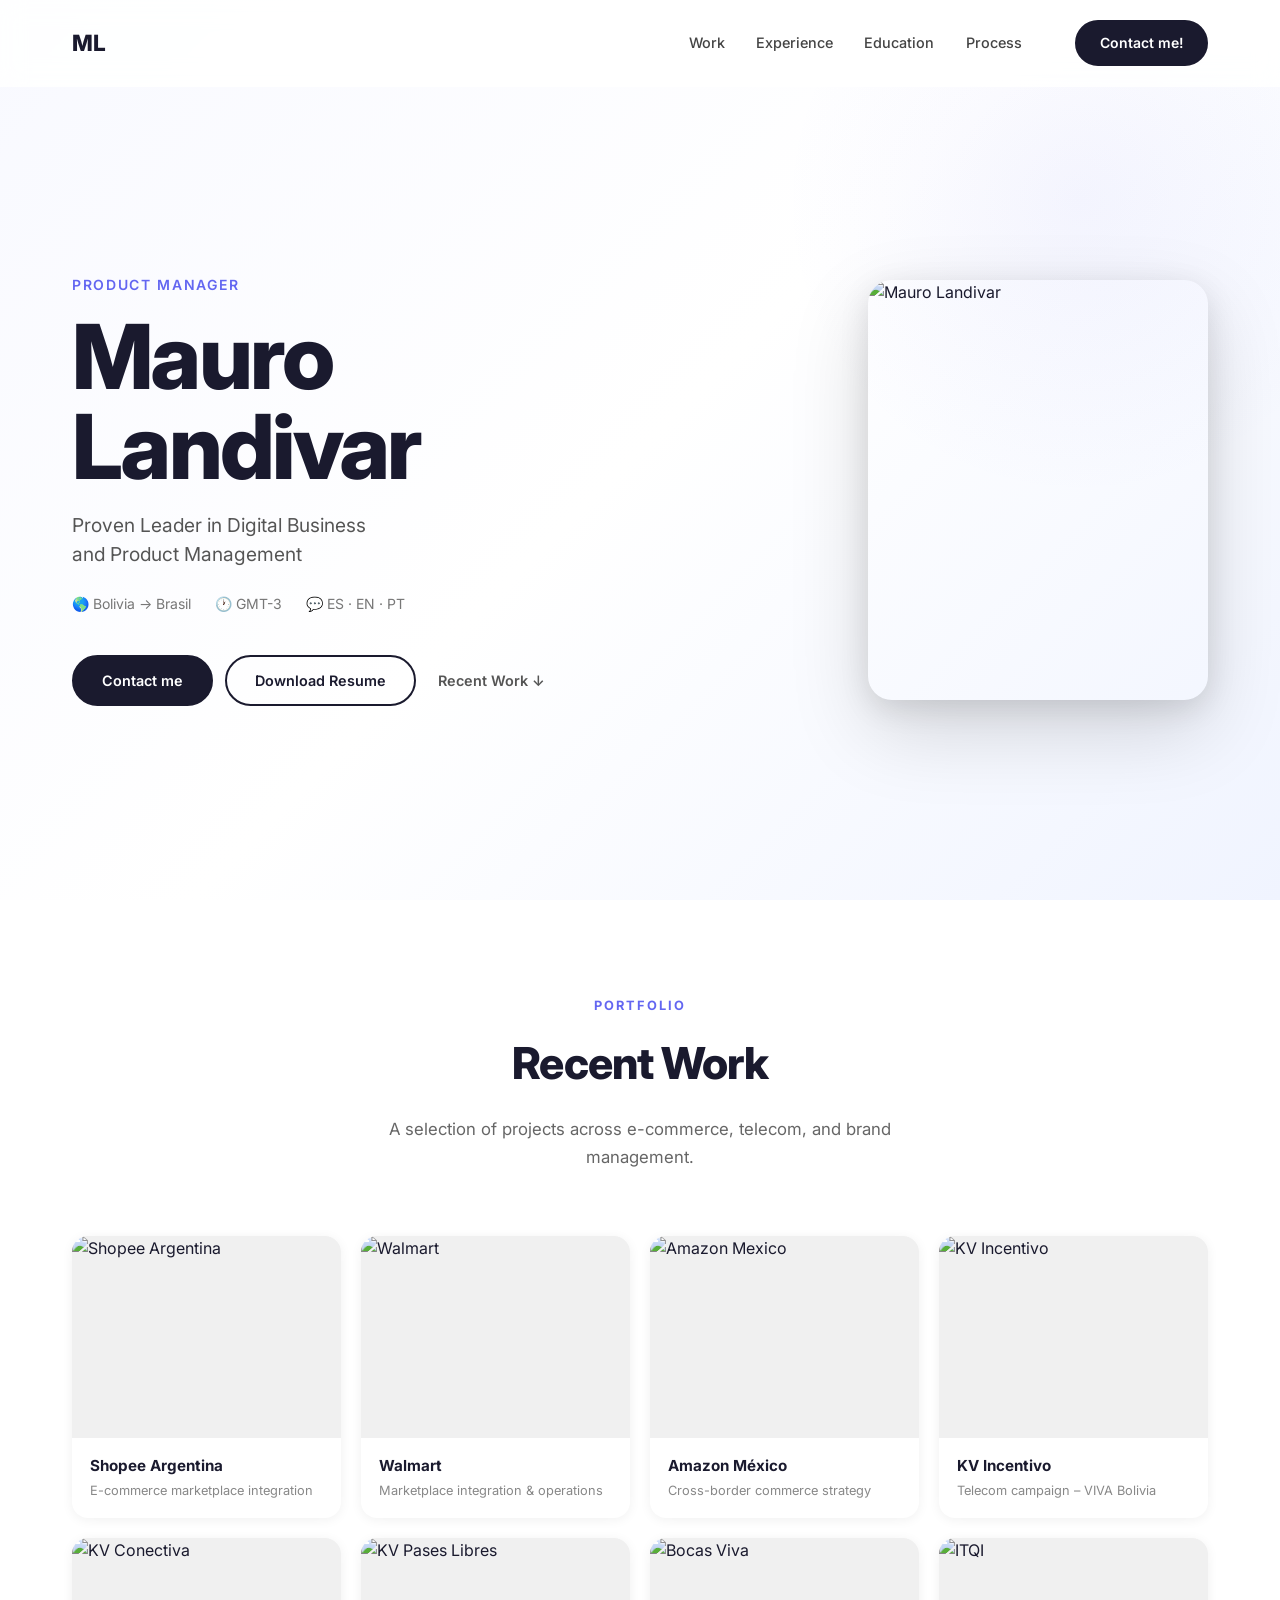
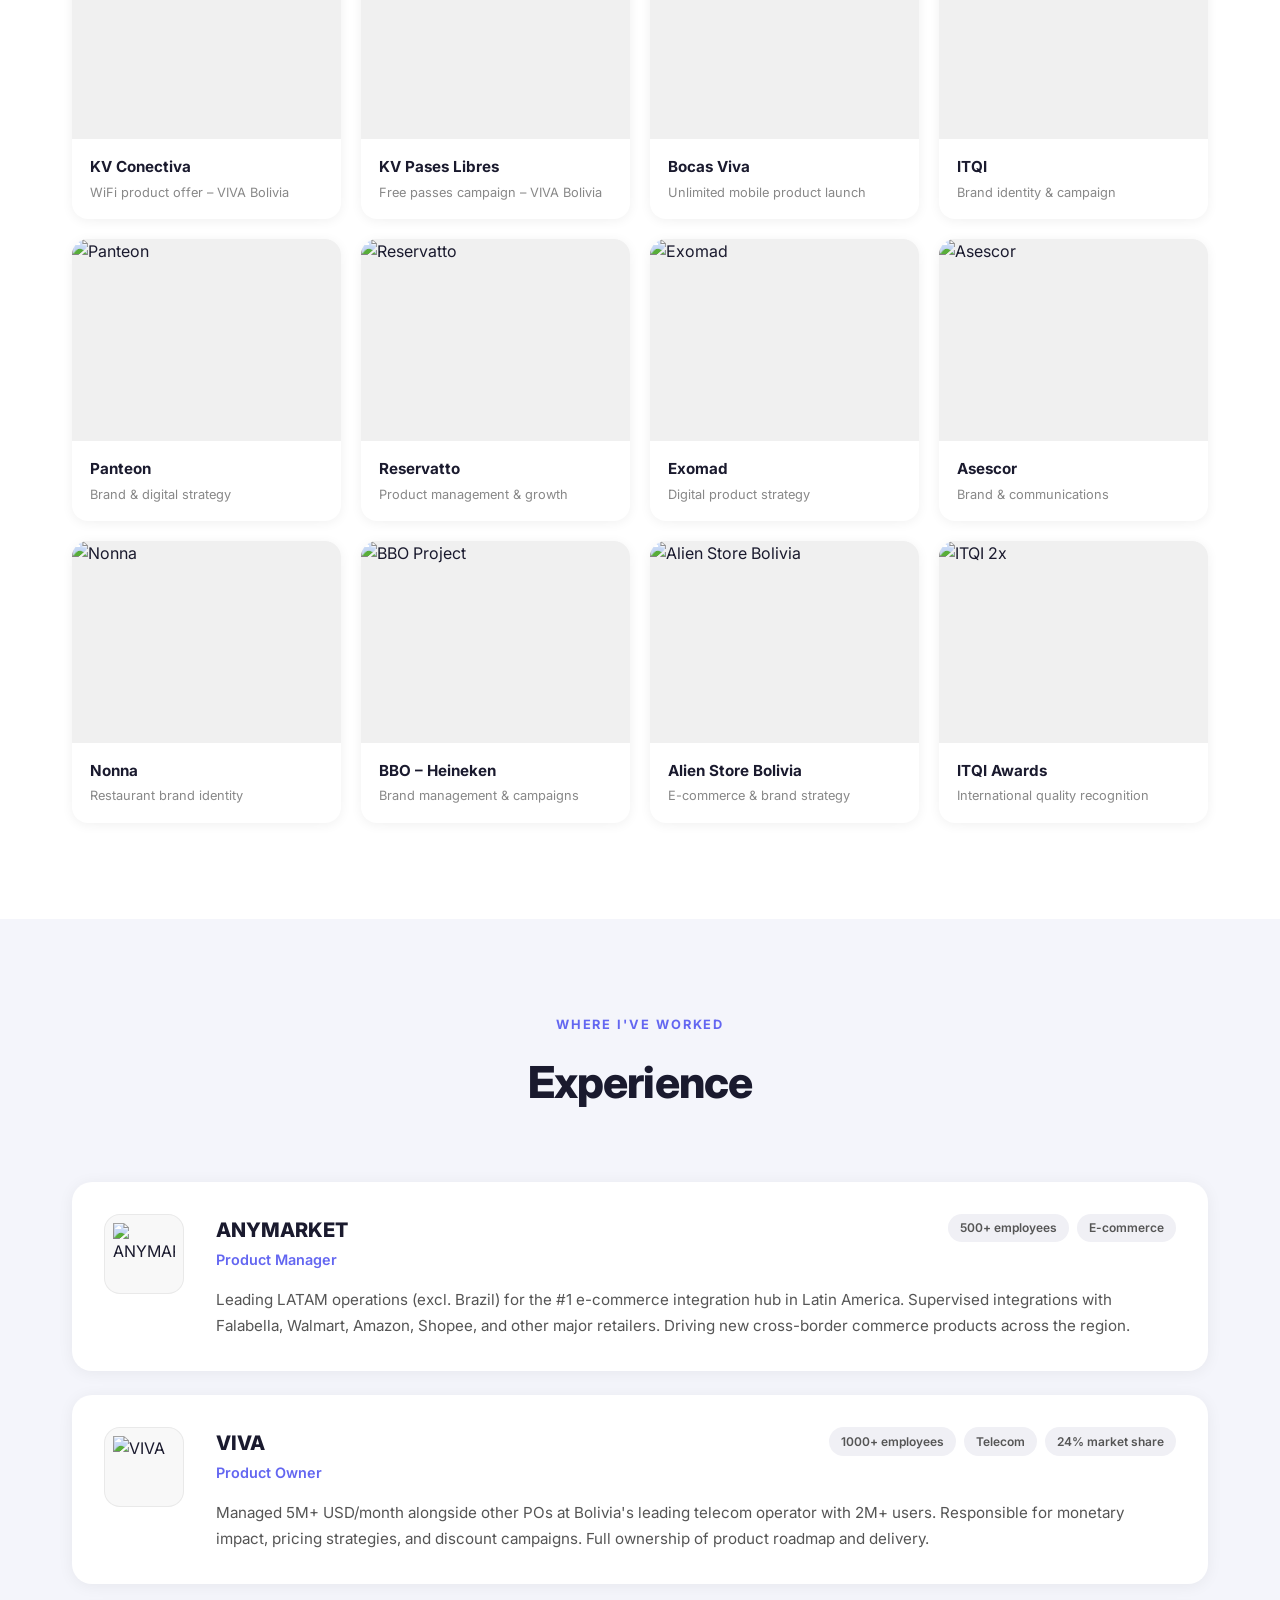
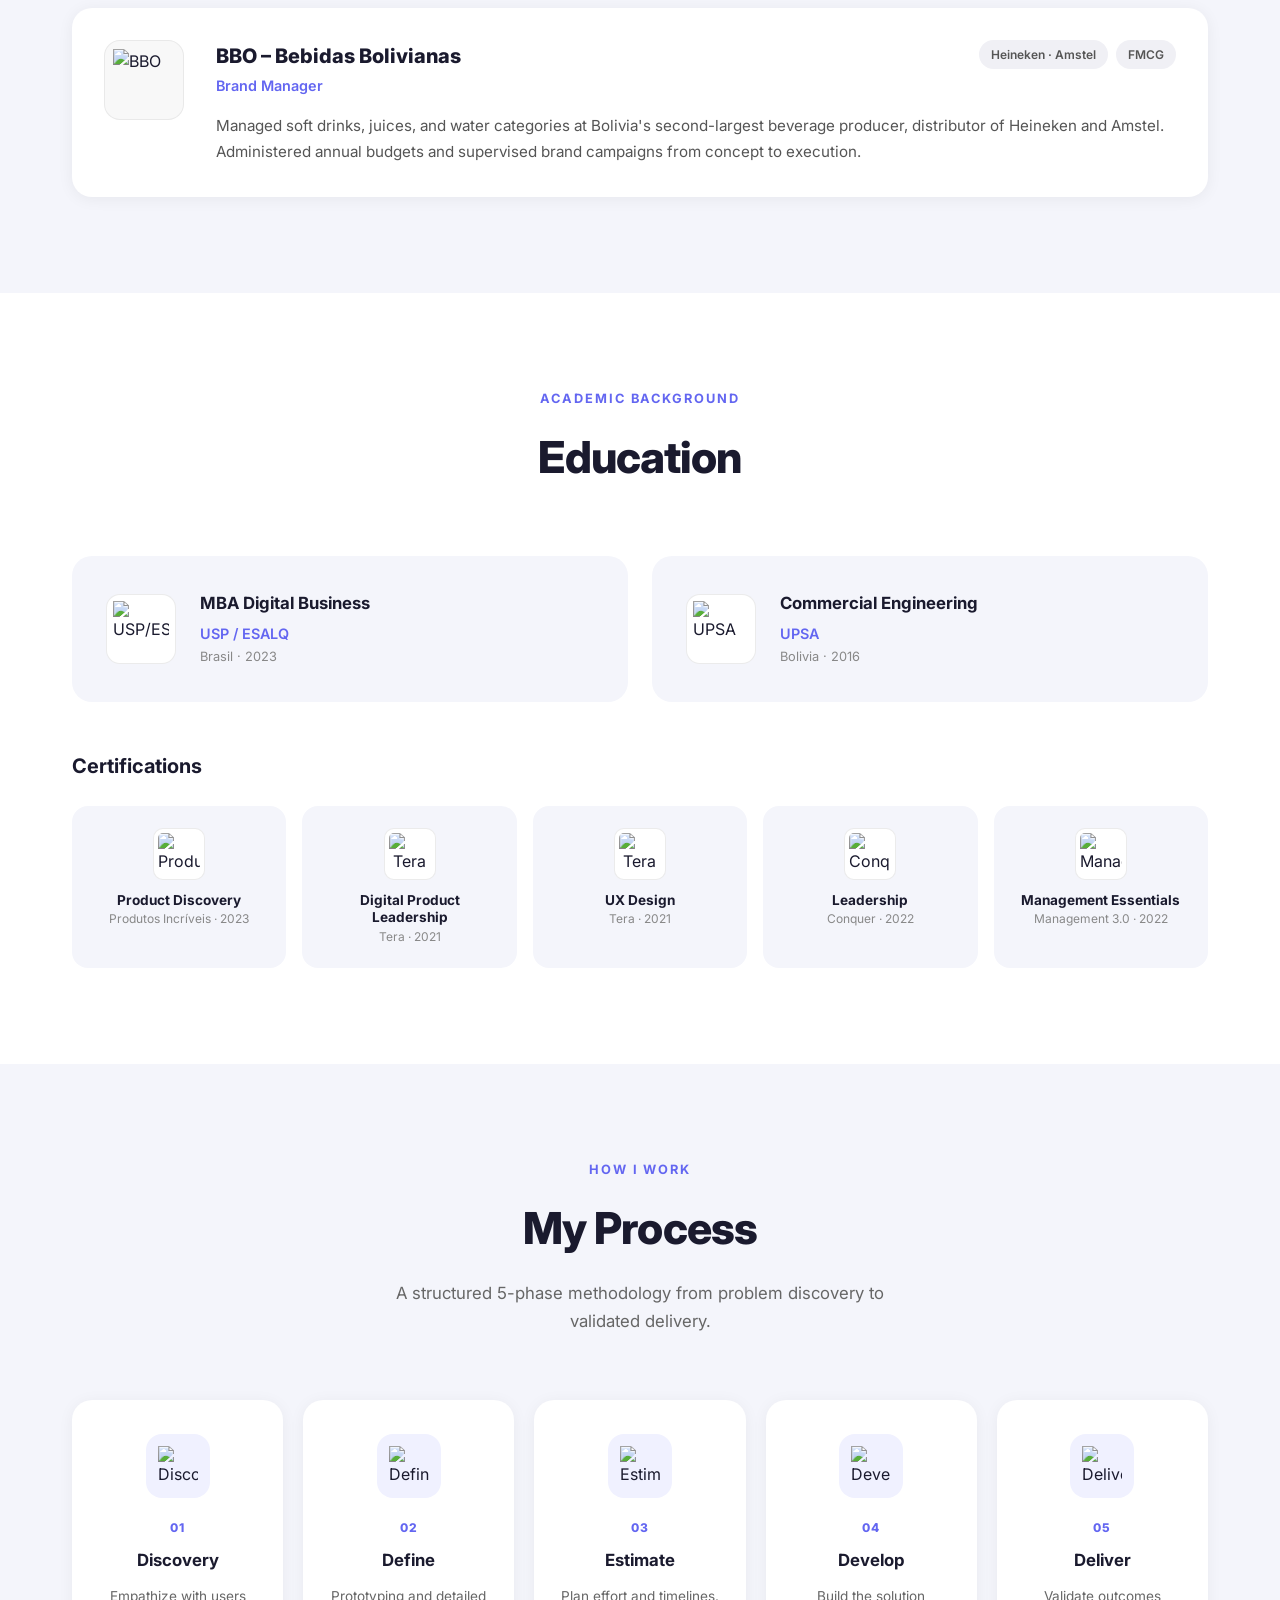
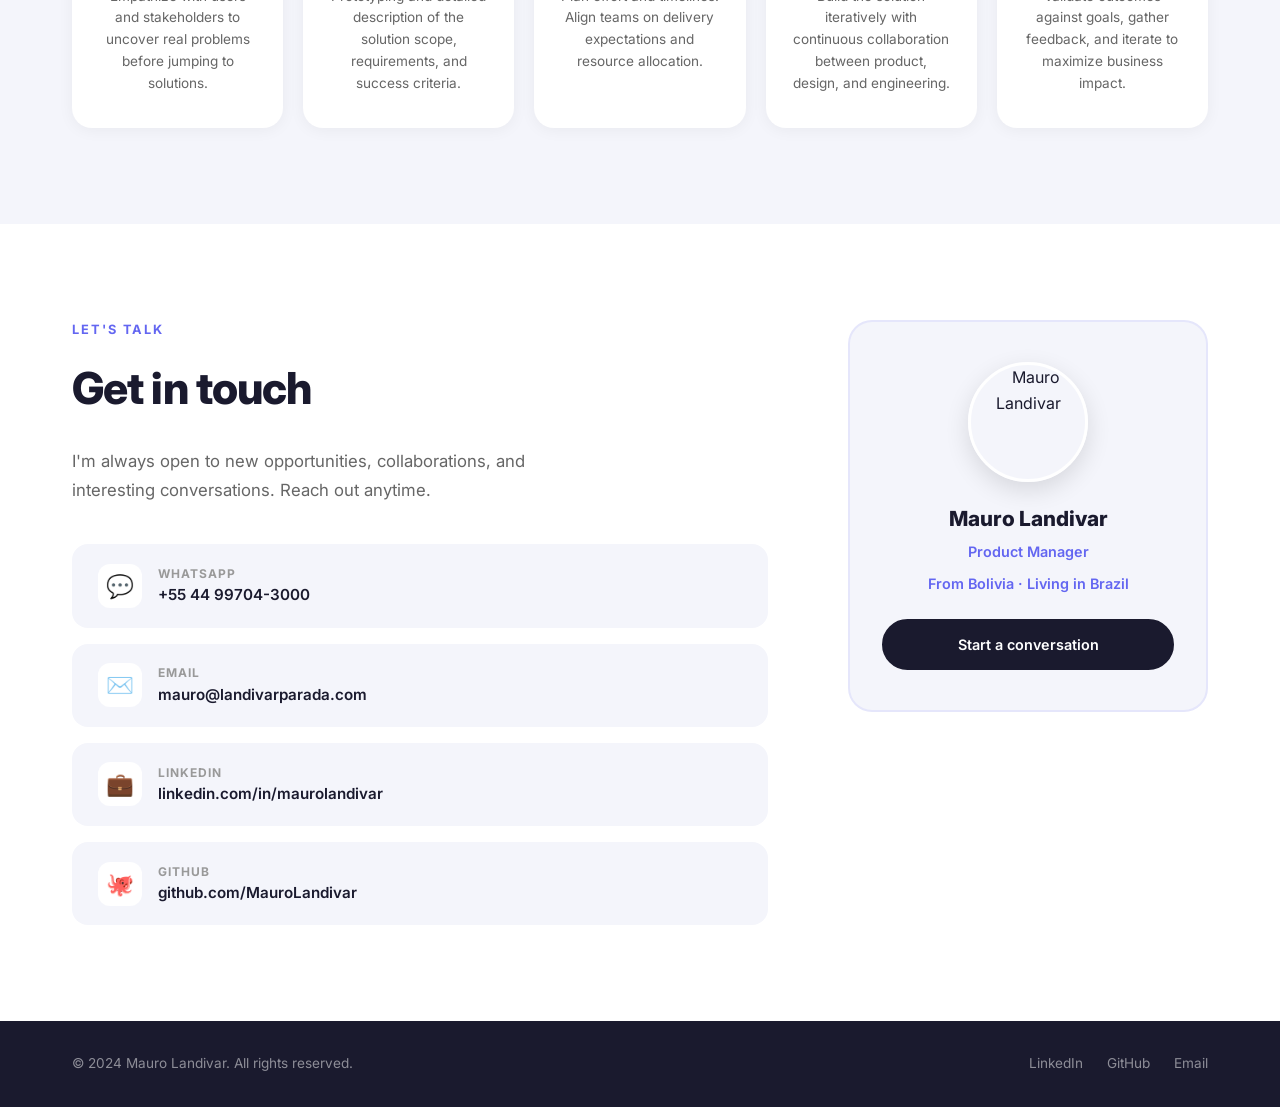
==== profile/index.html @ 78251852 "Move site to /profile path with root redirect Co-Authored-By: Claude Sonnet 4.6 <noreply@anthropic.c" ====
<!DOCTYPE html>
<html lang="en">
<head>
  <meta charset="UTF-8" />
  <meta name="viewport" content="width=device-width, initial-scale=1.0" />
  <title>Mauro Landivar – Product Manager</title>
  <meta name="description" content="Proven Leader in Digital Business and Product Management with 7 years of international experience." />
  <link rel="preconnect" href="https://fonts.googleapis.com" />
  <link rel="preconnect" href="https://fonts.gstatic.com" crossorigin />
  <link href="https://fonts.googleapis.com/css2?family=Inter:wght@300;400;500;600;700;800&display=swap" rel="stylesheet" />
  <link rel="stylesheet" href="styles.css" />
</head>
<body>

  <!-- NAVBAR -->
  <nav class="navbar" id="top">
    <div class="nav-inner">
      <a href="#top" class="nav-logo">ML</a>
      <button class="nav-toggle" aria-label="Toggle menu" onclick="toggleMenu()">
        <span></span><span></span><span></span>
      </button>
      <ul class="nav-links" id="navLinks">
        <li><a href="#work">Work</a></li>
        <li><a href="#experience">Experience</a></li>
        <li><a href="#education">Education</a></li>
        <li><a href="#process">Process</a></li>
      </ul>
      <a href="https://wa.me/5544997043000" target="_blank" class="btn btn-primary nav-cta">Contact me!</a>
    </div>
  </nav>

  <!-- HERO -->
  <section class="hero" id="hero">
    <div class="hero-inner">
      <div class="hero-text">
        <p class="hero-eyebrow">Product Manager</p>
        <h1 class="hero-title">Mauro<br/>Landivar</h1>
        <p class="hero-subtitle">Proven Leader in Digital Business<br/>and Product Management</p>
        <div class="hero-meta">
          <span>🌎 Bolivia → Brasil</span>
          <span>🕐 GMT-3</span>
          <span>💬 ES · EN · PT</span>
        </div>
        <div class="hero-actions">
          <a href="https://wa.me/5544997043000" target="_blank" class="btn btn-primary">Contact me</a>
          <a href="https://drive.google.com/uc?export=download&id=1k4DxJMlbLSy1FT8vmaqq2YHnuU0yqOgB" target="_blank" class="btn btn-outline">Download Resume</a>
          <a href="#work" class="btn btn-ghost">Recent Work ↓</a>
        </div>
      </div>
      <div class="hero-image">
        <div class="hero-image-wrapper">
          <img src="https://cdn.prod.website-files.com/6717cb0608ec7a59c57ac7a5/6717cf639ccf8fd45d274593_Mauro%20L.png" alt="Mauro Landivar" />
        </div>
      </div>
    </div>
  </section>

  <!-- WORK / PORTFOLIO -->
  <section class="section" id="work">
    <div class="container">
      <div class="section-header">
        <p class="section-label">Portfolio</p>
        <h2 class="section-title">Recent Work</h2>
        <p class="section-desc">A selection of projects across e-commerce, telecom, and brand management.</p>
      </div>
      <div class="projects-grid">

        <div class="project-card">
          <div class="project-img-wrap">
            <img src="https://cdn.prod.website-files.com/6717cb0608ec7a59c57ac7a5/67180d98c3547cc2d97e3c96_Shopee%20Arg.png" alt="Shopee Argentina" loading="lazy"/>
            <div class="project-overlay"><span>View Project</span></div>
          </div>
          <div class="project-info">
            <h3>Shopee Argentina</h3>
            <p>E-commerce marketplace integration</p>
          </div>
        </div>

        <div class="project-card">
          <div class="project-img-wrap">
            <img src="https://cdn.prod.website-files.com/6717cb0608ec7a59c57ac7a5/67180c4e68e5058d1756bf46_walmart.jpg" alt="Walmart" loading="lazy"/>
            <div class="project-overlay"><span>View Project</span></div>
          </div>
          <div class="project-info">
            <h3>Walmart</h3>
            <p>Marketplace integration & operations</p>
          </div>
        </div>

        <div class="project-card">
          <div class="project-img-wrap">
            <img src="https://cdn.prod.website-files.com/6717cb0608ec7a59c57ac7a5/67180d98969ef81c792c102f_amz%20mx.png" alt="Amazon Mexico" loading="lazy"/>
            <div class="project-overlay"><span>View Project</span></div>
          </div>
          <div class="project-info">
            <h3>Amazon México</h3>
            <p>Cross-border commerce strategy</p>
          </div>
        </div>

        <div class="project-card">
          <div class="project-img-wrap">
            <img src="https://cdn.prod.website-files.com/6717cb0608ec7a59c57ac7a5/67180c4f79a71c530b9c403a_KV-Incentivo-Final%402x.png" alt="KV Incentivo" loading="lazy"/>
            <div class="project-overlay"><span>View Project</span></div>
          </div>
          <div class="project-info">
            <h3>KV Incentivo</h3>
            <p>Telecom campaign – VIVA Bolivia</p>
          </div>
        </div>

        <div class="project-card">
          <div class="project-img-wrap">
            <img src="https://cdn.prod.website-files.com/6717cb0608ec7a59c57ac7a5/67180c4fb86241c42472f1de_KvConectiva_wifi_Oferta_empresa_final%402x.png" alt="KV Conectiva" loading="lazy"/>
            <div class="project-overlay"><span>View Project</span></div>
          </div>
          <div class="project-info">
            <h3>KV Conectiva</h3>
            <p>WiFi product offer – VIVA Bolivia</p>
          </div>
        </div>

        <div class="project-card">
          <div class="project-img-wrap">
            <img src="https://cdn.prod.website-files.com/6717cb0608ec7a59c57ac7a5/67180c4dda747d655a437a69_Kv%20Pases%20libres%20final%402x.png" alt="KV Pases Libres" loading="lazy"/>
            <div class="project-overlay"><span>View Project</span></div>
          </div>
          <div class="project-info">
            <h3>KV Pases Libres</h3>
            <p>Free passes campaign – VIVA Bolivia</p>
          </div>
        </div>

        <div class="project-card">
          <div class="project-img-wrap">
            <img src="https://cdn.prod.website-files.com/6717cb0608ec7a59c57ac7a5/6718116981c1d96bc3b5891e_bocas-viva-ilimitado_0.png" alt="Bocas Viva" loading="lazy"/>
            <div class="project-overlay"><span>View Project</span></div>
          </div>
          <div class="project-info">
            <h3>Bocas Viva</h3>
            <p>Unlimited mobile product launch</p>
          </div>
        </div>

        <div class="project-card">
          <div class="project-img-wrap">
            <img src="https://cdn.prod.website-files.com/6717cb0608ec7a59c57ac7a5/6718108428ddec70d7064920_Group%20331.png" alt="ITQI" loading="lazy"/>
            <div class="project-overlay"><span>View Project</span></div>
          </div>
          <div class="project-info">
            <h3>ITQI</h3>
            <p>Brand identity & campaign</p>
          </div>
        </div>

        <div class="project-card">
          <div class="project-img-wrap">
            <img src="https://cdn.prod.website-files.com/6717cb0608ec7a59c57ac7a5/671be5c223115d86b11ea321_Panteon.png" alt="Panteon" loading="lazy"/>
            <div class="project-overlay"><span>View Project</span></div>
          </div>
          <div class="project-info">
            <h3>Panteon</h3>
            <p>Brand & digital strategy</p>
          </div>
        </div>

        <div class="project-card">
          <div class="project-img-wrap">
            <img src="https://cdn.prod.website-files.com/6717cb0608ec7a59c57ac7a5/671be5c34faef6f157e5d811_reservatto.png" alt="Reservatto" loading="lazy"/>
            <div class="project-overlay"><span>View Project</span></div>
          </div>
          <div class="project-info">
            <h3>Reservatto</h3>
            <p>Product management & growth</p>
          </div>
        </div>

        <div class="project-card">
          <div class="project-img-wrap">
            <img src="https://cdn.prod.website-files.com/6717cb0608ec7a59c57ac7a5/671be5c2046029da60a6554d_Exomad.png" alt="Exomad" loading="lazy"/>
            <div class="project-overlay"><span>View Project</span></div>
          </div>
          <div class="project-info">
            <h3>Exomad</h3>
            <p>Digital product strategy</p>
          </div>
        </div>

        <div class="project-card">
          <div class="project-img-wrap">
            <img src="https://cdn.prod.website-files.com/6717cb0608ec7a59c57ac7a5/671be6e9df364cae67e6a66a_Asescor.png" alt="Asescor" loading="lazy"/>
            <div class="project-overlay"><span>View Project</span></div>
          </div>
          <div class="project-info">
            <h3>Asescor</h3>
            <p>Brand & communications</p>
          </div>
        </div>

        <div class="project-card">
          <div class="project-img-wrap">
            <img src="https://cdn.prod.website-files.com/6717cb0608ec7a59c57ac7a5/671d7e0364ca9fe798c615ea_Group%201000005904.png" alt="Nonna" loading="lazy"/>
            <div class="project-overlay"><span>View Project</span></div>
          </div>
          <div class="project-info">
            <h3>Nonna</h3>
            <p>Restaurant brand identity</p>
          </div>
        </div>

        <div class="project-card">
          <div class="project-img-wrap">
            <img src="https://cdn.prod.website-files.com/6717cb0608ec7a59c57ac7a5/671d8004377fa0efd1539f50_Group%201000005906.png" alt="BBO Project" loading="lazy"/>
            <div class="project-overlay"><span>View Project</span></div>
          </div>
          <div class="project-info">
            <h3>BBO – Heineken</h3>
            <p>Brand management & campaigns</p>
          </div>
        </div>

        <div class="project-card">
          <div class="project-img-wrap">
            <img src="https://cdn.prod.website-files.com/6717cb0608ec7a59c57ac7a5/671d7e0486a14f2696cacd72_Group%201000005905.png" alt="Alien Store Bolivia" loading="lazy"/>
            <div class="project-overlay"><span>View Project</span></div>
          </div>
          <div class="project-info">
            <h3>Alien Store Bolivia</h3>
            <p>E-commerce & brand strategy</p>
          </div>
        </div>

        <div class="project-card">
          <div class="project-img-wrap">
            <img src="https://cdn.prod.website-files.com/6717cb0608ec7a59c57ac7a5/67180c4e68e5058d1756bf40_ITQI%402x.png" alt="ITQI 2x" loading="lazy"/>
            <div class="project-overlay"><span>View Project</span></div>
          </div>
          <div class="project-info">
            <h3>ITQI Awards</h3>
            <p>International quality recognition</p>
          </div>
        </div>

      </div>
    </div>
  </section>

  <!-- EXPERIENCE -->
  <section class="section section-dark" id="experience">
    <div class="container">
      <div class="section-header">
        <p class="section-label">Where I've worked</p>
        <h2 class="section-title">Experience</h2>
      </div>
      <div class="experience-grid">

        <div class="exp-card">
          <div class="exp-logo">
            <img src="https://cdn.prod.website-files.com/6717cb0608ec7a59c57ac7a5/6718005d607777863123fbd7_anymarkethub_logo.jpg" alt="ANYMARKET" />
          </div>
          <div class="exp-content">
            <div class="exp-header">
              <div>
                <h3>ANYMARKET</h3>
                <p class="exp-role">Product Manager</p>
              </div>
              <div class="exp-tags">
                <span class="tag">500+ employees</span>
                <span class="tag">E-commerce</span>
              </div>
            </div>
            <p class="exp-desc">Leading LATAM operations (excl. Brazil) for the #1 e-commerce integration hub in Latin America. Supervised integrations with Falabella, Walmart, Amazon, Shopee, and other major retailers. Driving new cross-border commerce products across the region.</p>
          </div>
        </div>

        <div class="exp-card">
          <div class="exp-logo">
            <img src="https://cdn.prod.website-files.com/6717cb0608ec7a59c57ac7a5/6717f6263f334eb0cd67e5e4_Viva.png" alt="VIVA" />
          </div>
          <div class="exp-content">
            <div class="exp-header">
              <div>
                <h3>VIVA</h3>
                <p class="exp-role">Product Owner</p>
              </div>
              <div class="exp-tags">
                <span class="tag">1000+ employees</span>
                <span class="tag">Telecom</span>
                <span class="tag">24% market share</span>
              </div>
            </div>
            <p class="exp-desc">Managed 5M+ USD/month alongside other POs at Bolivia's leading telecom operator with 2M+ users. Responsible for monetary impact, pricing strategies, and discount campaigns. Full ownership of product roadmap and delivery.</p>
          </div>
        </div>

        <div class="exp-card">
          <div class="exp-logo">
            <img src="https://cdn.prod.website-files.com/6717cb0608ec7a59c57ac7a5/6717f63980c3debf7d21fb41_BBo.png" alt="BBO" />
          </div>
          <div class="exp-content">
            <div class="exp-header">
              <div>
                <h3>BBO – Bebidas Bolivianas</h3>
                <p class="exp-role">Brand Manager</p>
              </div>
              <div class="exp-tags">
                <span class="tag">Heineken · Amstel</span>
                <span class="tag">FMCG</span>
              </div>
            </div>
            <p class="exp-desc">Managed soft drinks, juices, and water categories at Bolivia's second-largest beverage producer, distributor of Heineken and Amstel. Administered annual budgets and supervised brand campaigns from concept to execution.</p>
          </div>
        </div>

      </div>
    </div>
  </section>

  <!-- EDUCATION -->
  <section class="section" id="education">
    <div class="container">
      <div class="section-header">
        <p class="section-label">Academic Background</p>
        <h2 class="section-title">Education</h2>
      </div>
      <div class="education-grid">

        <div class="edu-card edu-featured">
          <div class="edu-logo">
            <img src="https://cdn.prod.website-files.com/6717cb0608ec7a59c57ac7a5/67191d1e515f5d78ae88de53_%2B.jpg" alt="USP/ESALQ" />
          </div>
          <div class="edu-info">
            <h3>MBA Digital Business</h3>
            <p class="edu-institution">USP / ESALQ</p>
            <p class="edu-year">Brasil · 2023</p>
          </div>
        </div>

        <div class="edu-card edu-featured">
          <div class="edu-logo">
            <img src="https://cdn.prod.website-files.com/6717cb0608ec7a59c57ac7a5/67192db35e89be71ef59705a_universidad_privada_de_santa_cruz_de_la_sierra___upsa_logo.jpg" alt="UPSA" />
          </div>
          <div class="edu-info">
            <h3>Commercial Engineering</h3>
            <p class="edu-institution">UPSA</p>
            <p class="edu-year">Bolivia · 2016</p>
          </div>
        </div>

      </div>

      <h3 class="certifications-title">Certifications</h3>
      <div class="certifications-grid">

        <div class="cert-card">
          <img src="https://cdn.prod.website-files.com/6717cb0608ec7a59c57ac7a5/67192dae67f87fb1ba0c0442_produtosincriveis_logo.jpg" alt="Produtos Incríveis" />
          <div>
            <p class="cert-name">Product Discovery</p>
            <p class="cert-org">Produtos Incríveis · 2023</p>
          </div>
        </div>

        <div class="cert-card">
          <img src="https://cdn.prod.website-files.com/6717cb0608ec7a59c57ac7a5/67192d971511bba51a91f30e_somostera_logo.jpg" alt="Tera" />
          <div>
            <p class="cert-name">Digital Product Leadership</p>
            <p class="cert-org">Tera · 2021</p>
          </div>
        </div>

        <div class="cert-card">
          <img src="https://cdn.prod.website-files.com/6717cb0608ec7a59c57ac7a5/67192d971511bba51a91f30e_somostera_logo.jpg" alt="Tera" />
          <div>
            <p class="cert-name">UX Design</p>
            <p class="cert-org">Tera · 2021</p>
          </div>
        </div>

        <div class="cert-card">
          <img src="https://cdn.prod.website-files.com/6717cb0608ec7a59c57ac7a5/67192fb694c953351e6cf87f_escolaconquer_logo.jpg" alt="Conquer" />
          <div>
            <p class="cert-name">Leadership</p>
            <p class="cert-org">Conquer · 2022</p>
          </div>
        </div>

        <div class="cert-card">
          <img src="https://cdn.prod.website-files.com/6717cb0608ec7a59c57ac7a5/67192fb73e9b810ca13cbd89_management_30_logo.jpg" alt="Management 3.0" />
          <div>
            <p class="cert-name">Management Essentials</p>
            <p class="cert-org">Management 3.0 · 2022</p>
          </div>
        </div>

      </div>
    </div>
  </section>

  <!-- PROCESS -->
  <section class="section section-dark" id="process">
    <div class="container">
      <div class="section-header">
        <p class="section-label">How I work</p>
        <h2 class="section-title">My Process</h2>
        <p class="section-desc">A structured 5-phase methodology from problem discovery to validated delivery.</p>
      </div>
      <div class="process-grid">

        <div class="process-card">
          <div class="process-icon">
            <img src="https://cdn.prod.website-files.com/6717cb0608ec7a59c57ac7a5/6717cb0608ec7a59c57ac87f_048579A7-9748-4357-A675-BF76610495E7.webp" alt="Discovery" />
          </div>
          <div class="process-number">01</div>
          <h3>Discovery</h3>
          <p>Empathize with users and stakeholders to uncover real problems before jumping to solutions.</p>
        </div>

        <div class="process-card">
          <div class="process-icon">
            <img src="https://cdn.prod.website-files.com/6717cb0608ec7a59c57ac7a5/6717cb0608ec7a59c57ac87d_EFB6AC06-B22C-42F1-B402-CF24DEF2A34D.webp" alt="Define" />
          </div>
          <div class="process-number">02</div>
          <h3>Define</h3>
          <p>Prototyping and detailed description of the solution scope, requirements, and success criteria.</p>
        </div>

        <div class="process-card">
          <div class="process-icon">
            <img src="https://cdn.prod.website-files.com/6717cb0608ec7a59c57ac7a5/6717cb0608ec7a59c57ac87e_D579D1FF-97FE-42E0-803A-33634CB722AD.webp" alt="Estimate" />
          </div>
          <div class="process-number">03</div>
          <h3>Estimate</h3>
          <p>Plan effort and timelines. Align teams on delivery expectations and resource allocation.</p>
        </div>

        <div class="process-card">
          <div class="process-icon">
            <img src="https://cdn.prod.website-files.com/6717cb0608ec7a59c57ac7a5/6717cb0608ec7a59c57ac880_02073CC0-207B-4079-9DA5-BBFDA837CE50.webp" alt="Develop" />
          </div>
          <div class="process-number">04</div>
          <h3>Develop</h3>
          <p>Build the solution iteratively with continuous collaboration between product, design, and engineering.</p>
        </div>

        <div class="process-card">
          <div class="process-icon">
            <img src="https://cdn.prod.website-files.com/6717cb0608ec7a59c57ac7a5/6717cb0608ec7a59c57ac87c_0C17496A-94A8-4C96-BA7A-447EE7E40F4.webp" alt="Deliver" />
          </div>
          <div class="process-number">05</div>
          <h3>Deliver</h3>
          <p>Validate outcomes against goals, gather feedback, and iterate to maximize business impact.</p>
        </div>

      </div>
    </div>
  </section>

  <!-- CONTACT -->
  <section class="section" id="contact">
    <div class="container">
      <div class="contact-wrap">
        <div class="contact-left">
          <p class="section-label">Let's talk</p>
          <h2 class="section-title">Get in touch</h2>
          <p class="contact-desc">I'm always open to new opportunities, collaborations, and interesting conversations. Reach out anytime.</p>
          <div class="contact-links">
            <a href="https://wa.me/5544997043000" target="_blank" class="contact-item">
              <div class="contact-icon">💬</div>
              <div>
                <p class="contact-label">WhatsApp</p>
                <p class="contact-value">+55 44 99704-3000</p>
              </div>
            </a>
            <a href="mailto:mauro@landivarparada.com" class="contact-item">
              <div class="contact-icon">✉️</div>
              <div>
                <p class="contact-label">Email</p>
                <p class="contact-value">mauro@landivarparada.com</p>
              </div>
            </a>
            <a href="https://linkedin.com/in/maurolandivar" target="_blank" class="contact-item">
              <div class="contact-icon">💼</div>
              <div>
                <p class="contact-label">LinkedIn</p>
                <p class="contact-value">linkedin.com/in/maurolandivar</p>
              </div>
            </a>
            <a href="https://github.com/MauroLandivar" target="_blank" class="contact-item">
              <div class="contact-icon">🐙</div>
              <div>
                <p class="contact-label">GitHub</p>
                <p class="contact-value">github.com/MauroLandivar</p>
              </div>
            </a>
          </div>
        </div>
        <div class="contact-right">
          <div class="contact-card">
            <img src="https://cdn.prod.website-files.com/6717cb0608ec7a59c57ac7a5/6717cf639ccf8fd45d274593_Mauro%20L.png" alt="Mauro Landivar" class="contact-photo" />
            <h3>Mauro Landivar</h3>
            <p>Product Manager</p>
            <p class="contact-location">From Bolivia · Living in Brazil</p>
            <a href="https://wa.me/5544997043000" target="_blank" class="btn btn-primary" style="width:100%;justify-content:center;margin-top:1.5rem;">Start a conversation</a>
          </div>
        </div>
      </div>
    </div>
  </section>

  <!-- FOOTER -->
  <footer class="footer">
    <div class="container">
      <div class="footer-inner">
        <p class="footer-copy">© 2024 Mauro Landivar. All rights reserved.</p>
        <div class="footer-links">
          <a href="https://linkedin.com/in/maurolandivar" target="_blank">LinkedIn</a>
          <a href="https://github.com/MauroLandivar" target="_blank">GitHub</a>
          <a href="mailto:mauro@landivarparada.com">Email</a>
        </div>
      </div>
    </div>
  </footer>

  <script>
    function toggleMenu() {
      const links = document.getElementById('navLinks');
      links.classList.toggle('open');
    }

    // Close menu on link click
    document.querySelectorAll('.nav-links a').forEach(link => {
      link.addEventListener('click', () => {
        document.getElementById('navLinks').classList.remove('open');
      });
    });

    // Smooth scroll
    document.querySelectorAll('a[href^="#"]').forEach(anchor => {
      anchor.addEventListener('click', function (e) {
        const target = document.querySelector(this.getAttribute('href'));
        if (target) {
          e.preventDefault();
          target.scrollIntoView({ behavior: 'smooth' });
        }
      });
    });

    // Navbar scroll effect
    window.addEventListener('scroll', () => {
      const navbar = document.querySelector('.navbar');
      if (window.scrollY > 50) {
        navbar.classList.add('scrolled');
      } else {
        navbar.classList.remove('scrolled');
      }
    });

    // Intersection Observer for animations
    const observer = new IntersectionObserver((entries) => {
      entries.forEach(entry => {
        if (entry.isIntersecting) {
          entry.target.classList.add('visible');
        }
      });
    }, { threshold: 0.1 });

    document.querySelectorAll('.project-card, .exp-card, .edu-card, .cert-card, .process-card').forEach(el => {
      observer.observe(el);
    });
  </script>

</body>
</html>
---- profile/styles.css ----
/* ============================================
   RESET & BASE
   ============================================ */
*, *::before, *::after {
  box-sizing: border-box;
  margin: 0;
  padding: 0;
}

html {
  scroll-behavior: smooth;
  font-size: 16px;
}

body {
  font-family: 'Inter', -apple-system, BlinkMacSystemFont, 'Segoe UI', sans-serif;
  background-color: #ffffff;
  color: #1a1a2e;
  line-height: 1.6;
  -webkit-font-smoothing: antialiased;
}

img {
  max-width: 100%;
  display: block;
}

a {
  text-decoration: none;
  color: inherit;
}

/* ============================================
   UTILITY
   ============================================ */
.container {
  max-width: 1200px;
  margin: 0 auto;
  padding: 0 2rem;
}

.btn {
  display: inline-flex;
  align-items: center;
  gap: 0.5rem;
  padding: 0.75rem 1.75rem;
  border-radius: 50px;
  font-size: 0.9rem;
  font-weight: 600;
  cursor: pointer;
  transition: all 0.25s ease;
  border: 2px solid transparent;
  white-space: nowrap;
}

.btn-primary {
  background: #1a1a2e;
  color: #ffffff;
  border-color: #1a1a2e;
}

.btn-primary:hover {
  background: #2d2d4e;
  border-color: #2d2d4e;
  transform: translateY(-2px);
  box-shadow: 0 8px 25px rgba(26, 26, 46, 0.3);
}

.btn-outline {
  background: transparent;
  color: #1a1a2e;
  border-color: #1a1a2e;
}

.btn-outline:hover {
  background: #1a1a2e;
  color: #ffffff;
  transform: translateY(-2px);
}

.btn-ghost {
  background: transparent;
  color: #555;
  border-color: transparent;
  padding-left: 0.5rem;
  padding-right: 0.5rem;
}

.btn-ghost:hover {
  color: #1a1a2e;
}

/* ============================================
   NAVBAR
   ============================================ */
.navbar {
  position: fixed;
  top: 0;
  left: 0;
  right: 0;
  z-index: 1000;
  padding: 1.25rem 0;
  background: rgba(255, 255, 255, 0.85);
  backdrop-filter: blur(12px);
  -webkit-backdrop-filter: blur(12px);
  border-bottom: 1px solid transparent;
  transition: all 0.3s ease;
}

.navbar.scrolled {
  border-bottom-color: rgba(0, 0, 0, 0.08);
  box-shadow: 0 4px 20px rgba(0, 0, 0, 0.06);
  padding: 0.9rem 0;
}

.nav-inner {
  max-width: 1200px;
  margin: 0 auto;
  padding: 0 2rem;
  display: flex;
  align-items: center;
  gap: 2.5rem;
}

.nav-logo {
  font-size: 1.4rem;
  font-weight: 800;
  color: #1a1a2e;
  letter-spacing: -0.02em;
  margin-right: auto;
}

.nav-links {
  list-style: none;
  display: flex;
  gap: 0.25rem;
}

.nav-links a {
  font-size: 0.9rem;
  font-weight: 500;
  color: #444;
  padding: 0.5rem 0.85rem;
  border-radius: 8px;
  transition: all 0.2s ease;
}

.nav-links a:hover {
  color: #1a1a2e;
  background: rgba(0, 0, 0, 0.05);
}

.nav-cta {
  padding: 0.6rem 1.4rem;
  font-size: 0.875rem;
}

.nav-toggle {
  display: none;
  flex-direction: column;
  gap: 5px;
  background: none;
  border: none;
  cursor: pointer;
  padding: 4px;
  margin-left: auto;
}

.nav-toggle span {
  display: block;
  width: 24px;
  height: 2px;
  background: #1a1a2e;
  border-radius: 2px;
  transition: all 0.3s ease;
}

/* ============================================
   HERO
   ============================================ */
.hero {
  min-height: 100vh;
  display: flex;
  align-items: center;
  padding-top: 5rem;
  background: linear-gradient(135deg, #f8f9ff 0%, #ffffff 50%, #f0f4ff 100%);
  position: relative;
  overflow: hidden;
}

.hero::before {
  content: '';
  position: absolute;
  width: 600px;
  height: 600px;
  border-radius: 50%;
  background: radial-gradient(circle, rgba(99, 102, 241, 0.06) 0%, transparent 70%);
  top: -100px;
  right: -100px;
  pointer-events: none;
}

.hero-inner {
  max-width: 1200px;
  margin: 0 auto;
  padding: 4rem 2rem;
  display: flex;
  align-items: center;
  gap: 5rem;
  width: 100%;
}

.hero-text {
  flex: 1;
}

.hero-eyebrow {
  font-size: 0.875rem;
  font-weight: 600;
  color: #6366f1;
  text-transform: uppercase;
  letter-spacing: 0.12em;
  margin-bottom: 1rem;
}

.hero-title {
  font-size: clamp(3.5rem, 7vw, 6rem);
  font-weight: 800;
  line-height: 1.0;
  letter-spacing: -0.03em;
  color: #1a1a2e;
  margin-bottom: 1.25rem;
}

.hero-subtitle {
  font-size: 1.2rem;
  color: #555;
  font-weight: 400;
  line-height: 1.5;
  margin-bottom: 1.5rem;
  max-width: 440px;
}

.hero-meta {
  display: flex;
  gap: 1.5rem;
  flex-wrap: wrap;
  margin-bottom: 2.5rem;
  font-size: 0.875rem;
  color: #777;
}

.hero-actions {
  display: flex;
  gap: 0.75rem;
  flex-wrap: wrap;
  align-items: center;
}

.hero-image {
  flex-shrink: 0;
  display: flex;
  justify-content: center;
}

.hero-image-wrapper {
  width: 340px;
  height: 420px;
  border-radius: 24px;
  overflow: hidden;
  box-shadow: 0 30px 80px rgba(0, 0, 0, 0.15), 0 8px 30px rgba(0,0,0,0.1);
  position: relative;
}

.hero-image-wrapper img {
  width: 100%;
  height: 100%;
  object-fit: cover;
  object-position: top center;
}

/* ============================================
   SECTIONS COMMON
   ============================================ */
.section {
  padding: 6rem 0;
}

.section-dark {
  background: #f4f5fb;
}

.section-header {
  text-align: center;
  margin-bottom: 4rem;
}

.section-label {
  font-size: 0.8rem;
  font-weight: 700;
  text-transform: uppercase;
  letter-spacing: 0.15em;
  color: #6366f1;
  margin-bottom: 0.75rem;
}

.section-title {
  font-size: clamp(2rem, 4vw, 2.75rem);
  font-weight: 800;
  letter-spacing: -0.02em;
  color: #1a1a2e;
  margin-bottom: 1rem;
}

.section-desc {
  font-size: 1.05rem;
  color: #666;
  max-width: 520px;
  margin: 0 auto;
  line-height: 1.7;
}

/* ============================================
   PROJECTS GRID
   ============================================ */
.projects-grid {
  display: grid;
  grid-template-columns: repeat(4, 1fr);
  gap: 1.25rem;
}

.project-card {
  border-radius: 16px;
  overflow: hidden;
  background: #fff;
  box-shadow: 0 2px 12px rgba(0,0,0,0.06);
  transition: all 0.3s ease;
  opacity: 0;
  transform: translateY(20px);
}

.project-card.visible {
  opacity: 1;
  transform: translateY(0);
}

.project-card:hover {
  transform: translateY(-6px);
  box-shadow: 0 16px 40px rgba(0,0,0,0.12);
}

.project-img-wrap {
  position: relative;
  aspect-ratio: 4/3;
  overflow: hidden;
  background: #f0f0f0;
}

.project-img-wrap img {
  width: 100%;
  height: 100%;
  object-fit: cover;
  transition: transform 0.4s ease;
}

.project-card:hover .project-img-wrap img {
  transform: scale(1.06);
}

.project-overlay {
  position: absolute;
  inset: 0;
  background: rgba(26, 26, 46, 0.75);
  display: flex;
  align-items: center;
  justify-content: center;
  opacity: 0;
  transition: opacity 0.3s ease;
}

.project-card:hover .project-overlay {
  opacity: 1;
}

.project-overlay span {
  color: #fff;
  font-weight: 600;
  font-size: 0.9rem;
  padding: 0.6rem 1.4rem;
  border: 2px solid rgba(255,255,255,0.8);
  border-radius: 50px;
}

.project-info {
  padding: 1rem 1.1rem;
}

.project-info h3 {
  font-size: 0.95rem;
  font-weight: 700;
  color: #1a1a2e;
  margin-bottom: 0.2rem;
}

.project-info p {
  font-size: 0.8rem;
  color: #888;
}

/* ============================================
   EXPERIENCE
   ============================================ */
.experience-grid {
  display: flex;
  flex-direction: column;
  gap: 1.5rem;
}

.exp-card {
  display: flex;
  gap: 2rem;
  background: #fff;
  border-radius: 20px;
  padding: 2rem;
  box-shadow: 0 2px 16px rgba(0,0,0,0.06);
  align-items: flex-start;
  opacity: 0;
  transform: translateY(20px);
  transition: all 0.4s ease;
}

.exp-card.visible {
  opacity: 1;
  transform: translateY(0);
}

.exp-card:hover {
  box-shadow: 0 8px 32px rgba(0,0,0,0.1);
}

.exp-logo {
  flex-shrink: 0;
  width: 80px;
  height: 80px;
  border-radius: 16px;
  overflow: hidden;
  background: #f8f8f8;
  display: flex;
  align-items: center;
  justify-content: center;
  border: 1px solid rgba(0,0,0,0.06);
}

.exp-logo img {
  width: 100%;
  height: 100%;
  object-fit: contain;
  padding: 8px;
}

.exp-content {
  flex: 1;
}

.exp-header {
  display: flex;
  justify-content: space-between;
  align-items: flex-start;
  flex-wrap: wrap;
  gap: 0.75rem;
  margin-bottom: 1rem;
}

.exp-header h3 {
  font-size: 1.25rem;
  font-weight: 800;
  color: #1a1a2e;
}

.exp-role {
  font-size: 0.9rem;
  color: #6366f1;
  font-weight: 600;
  margin-top: 0.15rem;
}

.exp-tags {
  display: flex;
  gap: 0.5rem;
  flex-wrap: wrap;
}

.tag {
  font-size: 0.75rem;
  font-weight: 600;
  color: #555;
  background: #f0f0f5;
  padding: 0.3rem 0.75rem;
  border-radius: 50px;
}

.exp-desc {
  font-size: 0.95rem;
  color: #555;
  line-height: 1.7;
}

/* ============================================
   EDUCATION
   ============================================ */
.education-grid {
  display: grid;
  grid-template-columns: 1fr 1fr;
  gap: 1.5rem;
  margin-bottom: 3rem;
}

.edu-card {
  display: flex;
  gap: 1.5rem;
  align-items: center;
  background: #f4f5fb;
  border-radius: 20px;
  padding: 2rem;
  border: 2px solid transparent;
  transition: all 0.3s ease;
  opacity: 0;
  transform: translateY(20px);
}

.edu-card.visible {
  opacity: 1;
  transform: translateY(0);
}

.edu-card:hover {
  border-color: #6366f1;
  background: #fff;
  box-shadow: 0 8px 30px rgba(99, 102, 241, 0.12);
}

.edu-logo {
  flex-shrink: 0;
  width: 70px;
  height: 70px;
  border-radius: 14px;
  overflow: hidden;
  background: #fff;
  display: flex;
  align-items: center;
  justify-content: center;
  border: 1px solid rgba(0,0,0,0.08);
}

.edu-logo img {
  width: 100%;
  height: 100%;
  object-fit: contain;
  padding: 6px;
}

.edu-info h3 {
  font-size: 1.05rem;
  font-weight: 700;
  color: #1a1a2e;
  margin-bottom: 0.3rem;
}

.edu-institution {
  font-size: 0.9rem;
  font-weight: 600;
  color: #6366f1;
}

.edu-year {
  font-size: 0.8rem;
  color: #888;
  margin-top: 0.15rem;
}

.certifications-title {
  font-size: 1.25rem;
  font-weight: 700;
  color: #1a1a2e;
  margin-bottom: 1.5rem;
}

.certifications-grid {
  display: grid;
  grid-template-columns: repeat(5, 1fr);
  gap: 1rem;
}

.cert-card {
  display: flex;
  flex-direction: column;
  align-items: center;
  text-align: center;
  gap: 0.75rem;
  background: #f4f5fb;
  border-radius: 16px;
  padding: 1.25rem 1rem;
  border: 2px solid transparent;
  transition: all 0.3s ease;
  opacity: 0;
  transform: translateY(20px);
}

.cert-card.visible {
  opacity: 1;
  transform: translateY(0);
}

.cert-card:hover {
  border-color: #6366f1;
  background: #fff;
  box-shadow: 0 6px 20px rgba(99, 102, 241, 0.1);
  transform: translateY(-4px);
}

.cert-card img {
  width: 52px;
  height: 52px;
  border-radius: 10px;
  object-fit: contain;
  background: #fff;
  padding: 4px;
  border: 1px solid rgba(0,0,0,0.08);
}

.cert-name {
  font-size: 0.85rem;
  font-weight: 700;
  color: #1a1a2e;
  line-height: 1.3;
}

.cert-org {
  font-size: 0.75rem;
  color: #888;
}

/* ============================================
   PROCESS
   ============================================ */
.process-grid {
  display: grid;
  grid-template-columns: repeat(5, 1fr);
  gap: 1.25rem;
}

.process-card {
  background: #fff;
  border-radius: 20px;
  padding: 2rem 1.5rem;
  text-align: center;
  position: relative;
  box-shadow: 0 2px 16px rgba(0,0,0,0.05);
  border: 2px solid transparent;
  transition: all 0.3s ease;
  opacity: 0;
  transform: translateY(20px);
}

.process-card.visible {
  opacity: 1;
  transform: translateY(0);
}

.process-card:hover {
  border-color: #6366f1;
  transform: translateY(-6px);
  box-shadow: 0 16px 40px rgba(99, 102, 241, 0.12);
}

.process-icon {
  width: 64px;
  height: 64px;
  margin: 0 auto 1.25rem;
  border-radius: 16px;
  overflow: hidden;
  background: #f0f1ff;
  display: flex;
  align-items: center;
  justify-content: center;
}

.process-icon img {
  width: 40px;
  height: 40px;
  object-fit: contain;
}

.process-number {
  font-size: 0.75rem;
  font-weight: 800;
  color: #6366f1;
  letter-spacing: 0.1em;
  margin-bottom: 0.6rem;
}

.process-card h3 {
  font-size: 1.05rem;
  font-weight: 700;
  color: #1a1a2e;
  margin-bottom: 0.75rem;
}

.process-card p {
  font-size: 0.85rem;
  color: #666;
  line-height: 1.6;
}

/* ============================================
   CONTACT
   ============================================ */
.contact-wrap {
  display: grid;
  grid-template-columns: 1fr 360px;
  gap: 5rem;
  align-items: start;
}

.contact-desc {
  font-size: 1.05rem;
  color: #666;
  margin: 1.5rem 0 2.5rem;
  line-height: 1.7;
  max-width: 480px;
}

.contact-links {
  display: flex;
  flex-direction: column;
  gap: 1rem;
}

.contact-item {
  display: flex;
  align-items: center;
  gap: 1rem;
  padding: 1.1rem 1.5rem;
  background: #f4f5fb;
  border-radius: 16px;
  border: 2px solid transparent;
  transition: all 0.25s ease;
}

.contact-item:hover {
  border-color: #6366f1;
  background: #fff;
  box-shadow: 0 6px 20px rgba(99, 102, 241, 0.1);
  transform: translateX(4px);
}

.contact-icon {
  font-size: 1.4rem;
  width: 44px;
  height: 44px;
  display: flex;
  align-items: center;
  justify-content: center;
  background: #fff;
  border-radius: 12px;
  flex-shrink: 0;
}

.contact-label {
  font-size: 0.75rem;
  font-weight: 700;
  text-transform: uppercase;
  letter-spacing: 0.08em;
  color: #999;
}

.contact-value {
  font-size: 0.95rem;
  font-weight: 600;
  color: #1a1a2e;
}

.contact-card {
  background: #f4f5fb;
  border-radius: 24px;
  padding: 2.5rem 2rem;
  text-align: center;
  position: sticky;
  top: 6rem;
  border: 2px solid rgba(99, 102, 241, 0.1);
}

.contact-photo {
  width: 120px;
  height: 120px;
  border-radius: 50%;
  object-fit: cover;
  object-position: top;
  margin: 0 auto 1.25rem;
  border: 3px solid #fff;
  box-shadow: 0 8px 24px rgba(0,0,0,0.12);
}

.contact-card h3 {
  font-size: 1.3rem;
  font-weight: 800;
  color: #1a1a2e;
  margin-bottom: 0.3rem;
}

.contact-card > p {
  font-size: 0.9rem;
  color: #6366f1;
  font-weight: 600;
}

.contact-location {
  font-size: 0.82rem;
  color: #999;
  margin-top: 0.5rem;
}

/* ============================================
   FOOTER
   ============================================ */
.footer {
  background: #1a1a2e;
  color: #fff;
  padding: 2rem 0;
}

.footer-inner {
  display: flex;
  justify-content: space-between;
  align-items: center;
  flex-wrap: wrap;
  gap: 1rem;
}

.footer-copy {
  font-size: 0.85rem;
  color: rgba(255,255,255,0.5);
}

.footer-links {
  display: flex;
  gap: 1.5rem;
}

.footer-links a {
  font-size: 0.85rem;
  color: rgba(255,255,255,0.5);
  transition: color 0.2s;
}

.footer-links a:hover {
  color: #fff;
}

/* ============================================
   RESPONSIVE
   ============================================ */
@media (max-width: 1100px) {
  .process-grid {
    grid-template-columns: repeat(3, 1fr);
  }
  .certifications-grid {
    grid-template-columns: repeat(3, 1fr);
  }
}

@media (max-width: 900px) {
  .projects-grid {
    grid-template-columns: repeat(3, 1fr);
  }
  .contact-wrap {
    grid-template-columns: 1fr;
    gap: 3rem;
  }
  .contact-right {
    max-width: 400px;
  }
}

@media (max-width: 768px) {
  .nav-toggle {
    display: flex;
  }

  .nav-links {
    display: none;
    position: absolute;
    top: 100%;
    left: 0;
    right: 0;
    background: #fff;
    flex-direction: column;
    padding: 1rem 2rem 1.5rem;
    border-bottom: 1px solid rgba(0,0,0,0.08);
    box-shadow: 0 8px 24px rgba(0,0,0,0.1);
  }

  .nav-links.open {
    display: flex;
  }

  .nav-cta {
    display: none;
  }

  .hero-inner {
    flex-direction: column-reverse;
    text-align: center;
    gap: 3rem;
    padding: 5rem 2rem 3rem;
  }

  .hero-meta {
    justify-content: center;
  }

  .hero-actions {
    justify-content: center;
  }

  .hero-subtitle {
    margin: 0 auto 1.5rem;
  }

  .hero-image-wrapper {
    width: 240px;
    height: 300px;
  }

  .projects-grid {
    grid-template-columns: repeat(2, 1fr);
  }

  .exp-card {
    flex-direction: column;
    gap: 1.25rem;
  }

  .education-grid {
    grid-template-columns: 1fr;
  }

  .certifications-grid {
    grid-template-columns: repeat(2, 1fr);
  }

  .process-grid {
    grid-template-columns: repeat(2, 1fr);
  }

  .section {
    padding: 4rem 0;
  }
}

@media (max-width: 480px) {
  .projects-grid {
    grid-template-columns: 1fr;
  }

  .process-grid {
    grid-template-columns: 1fr;
  }

  .certifications-grid {
    grid-template-columns: 1fr 1fr;
  }

  .hero-title {
    font-size: 3rem;
  }

  .exp-header {
    flex-direction: column;
  }
}
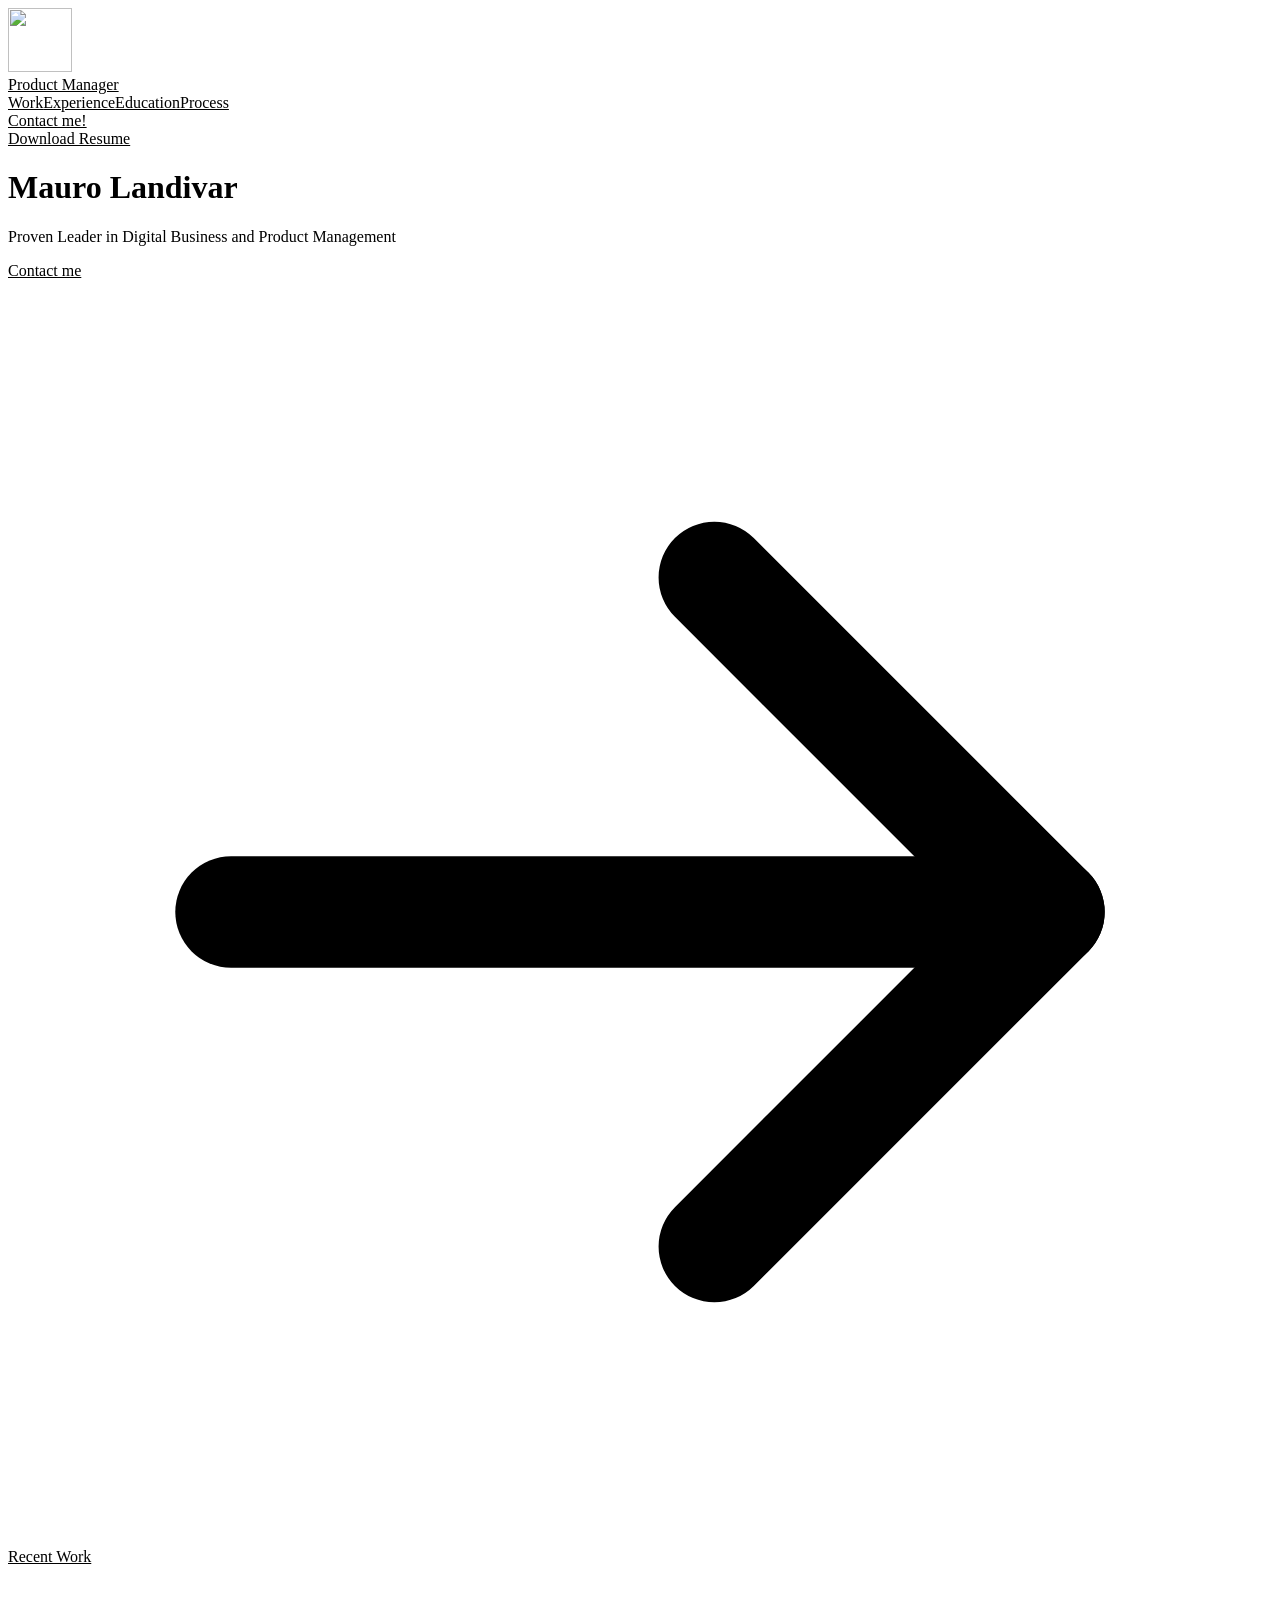
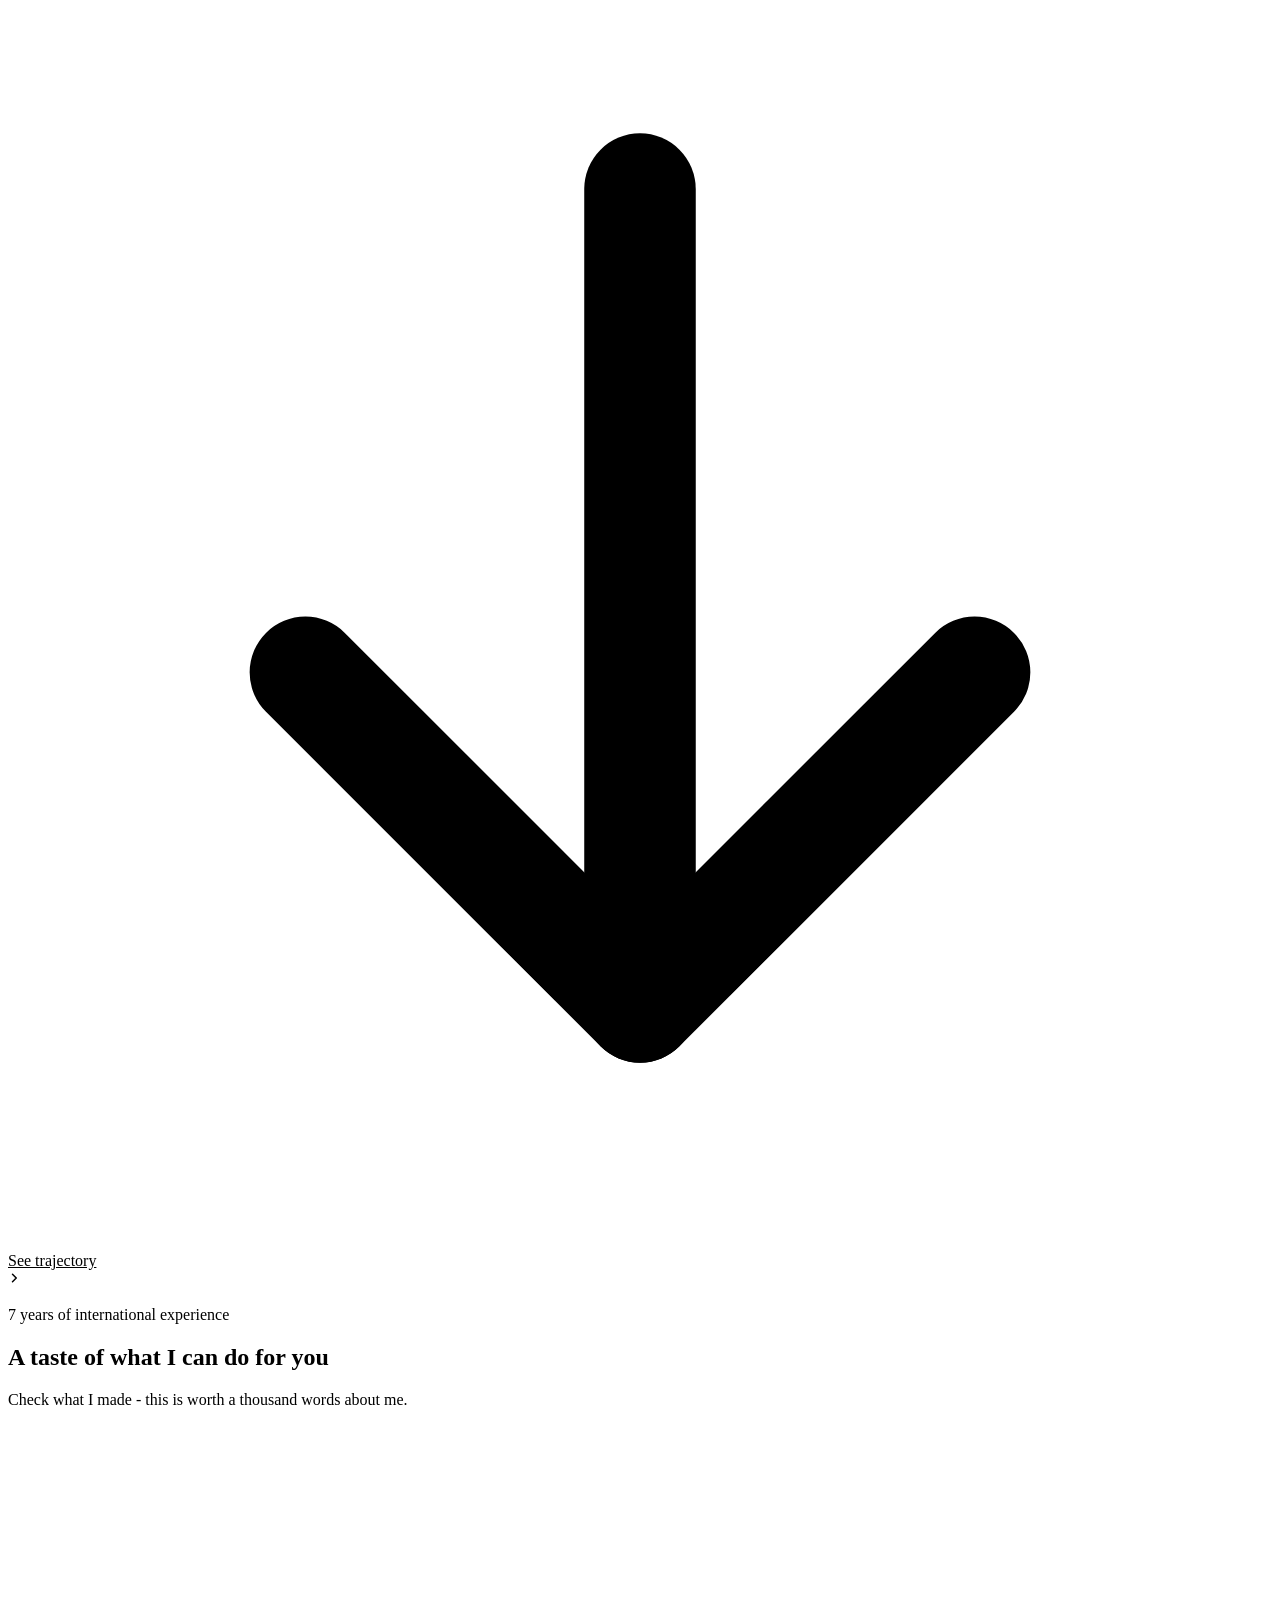
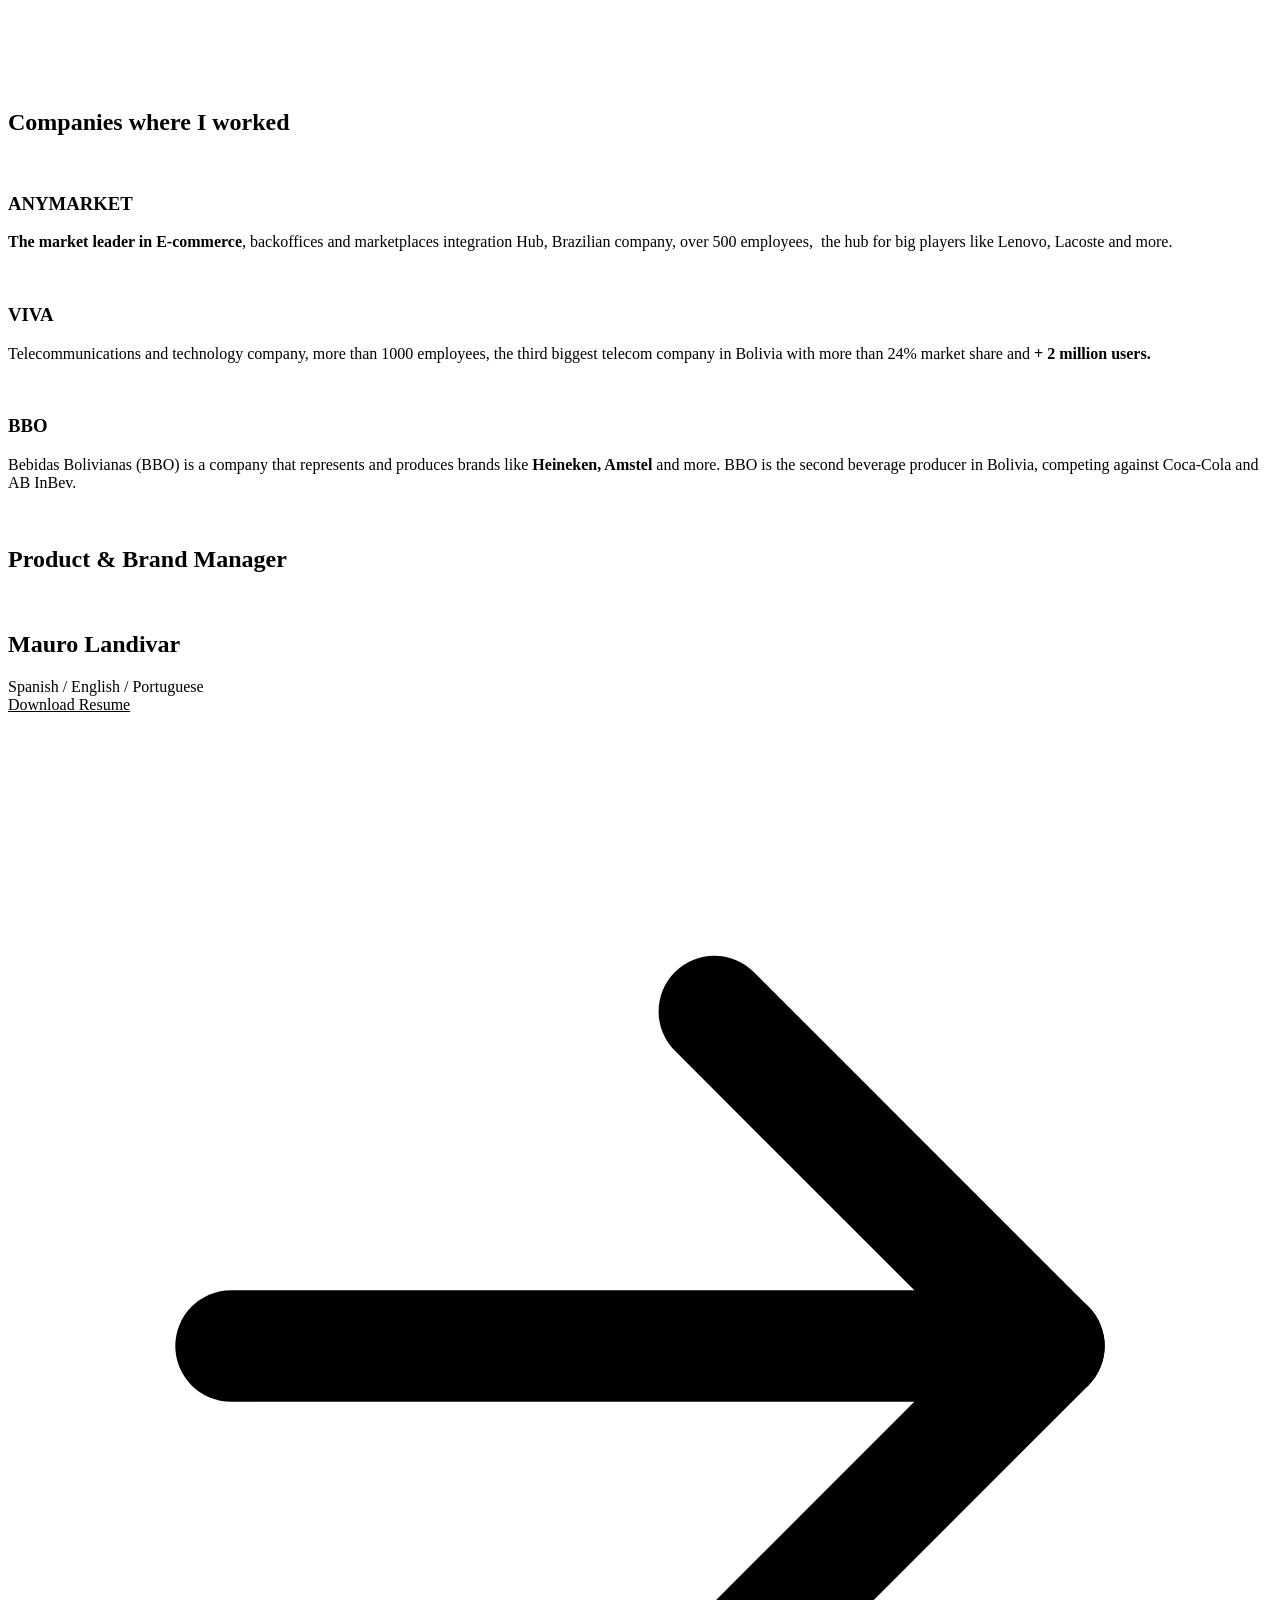
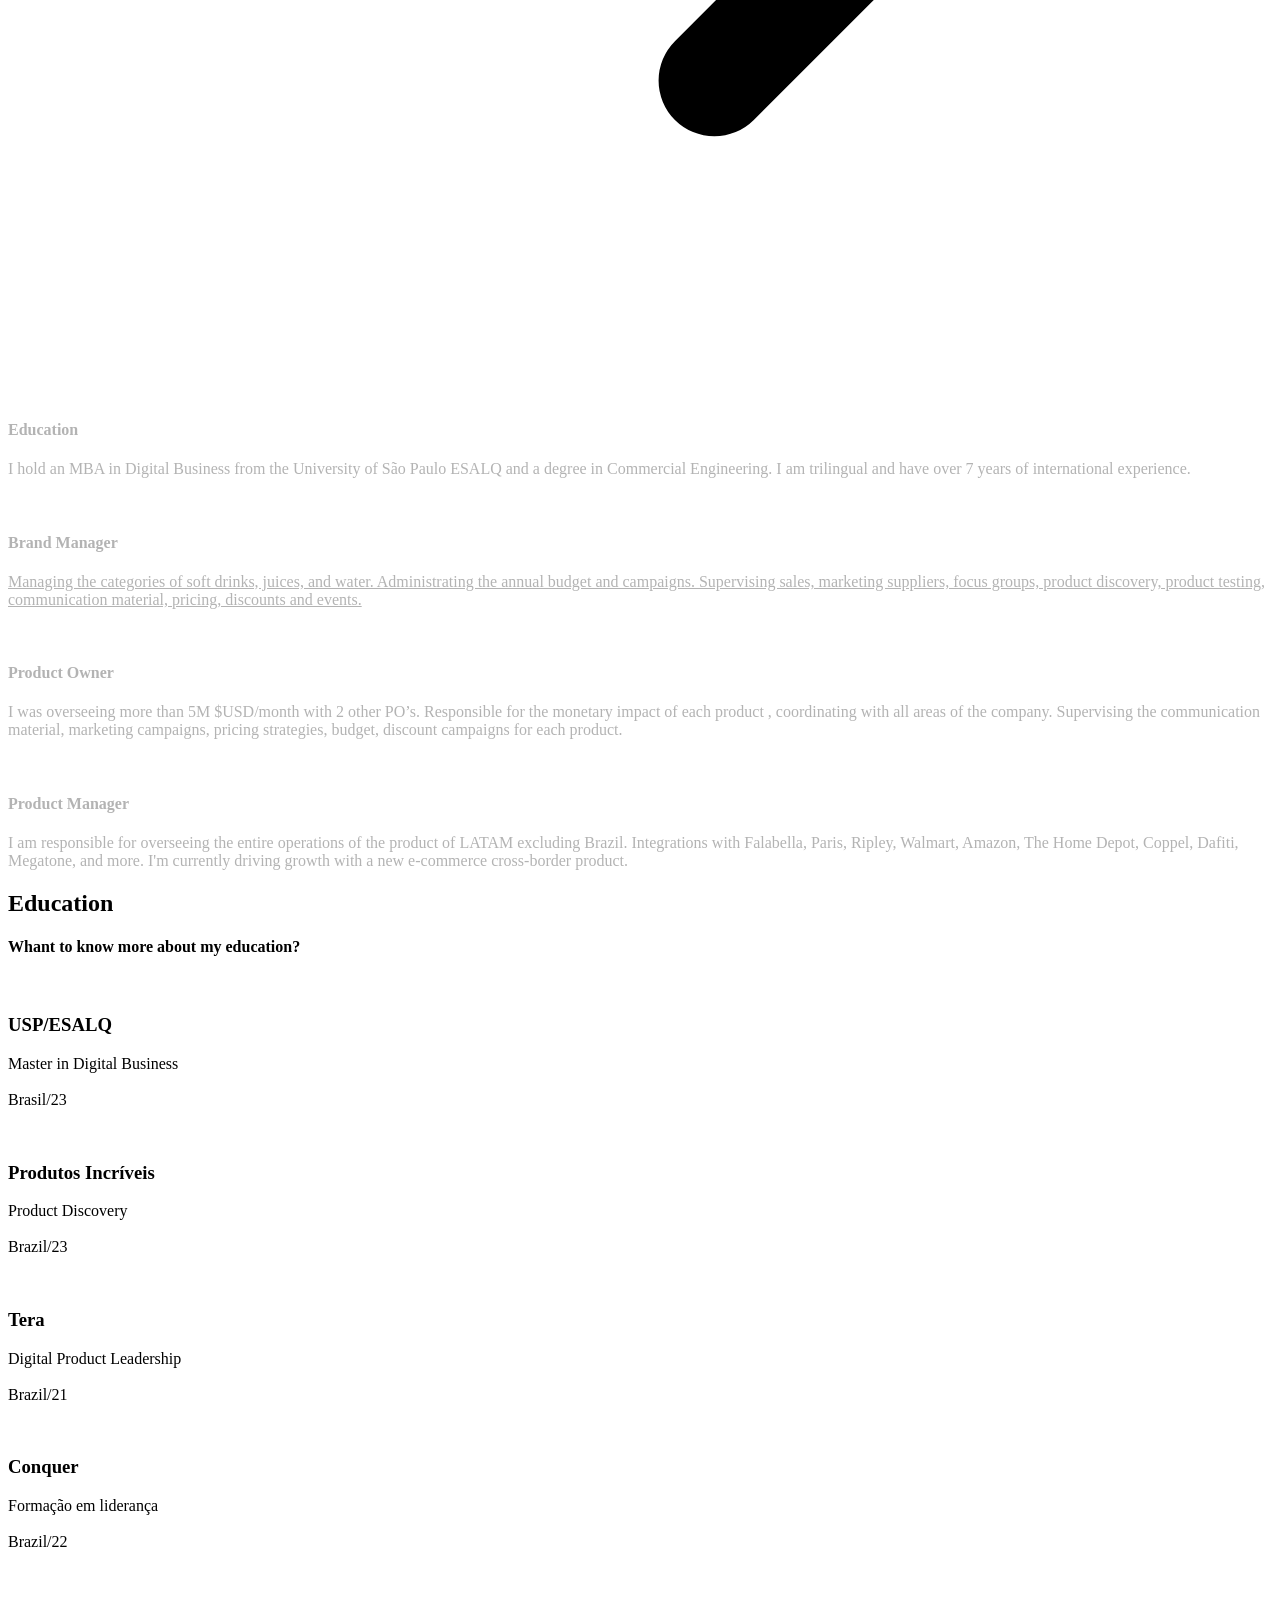
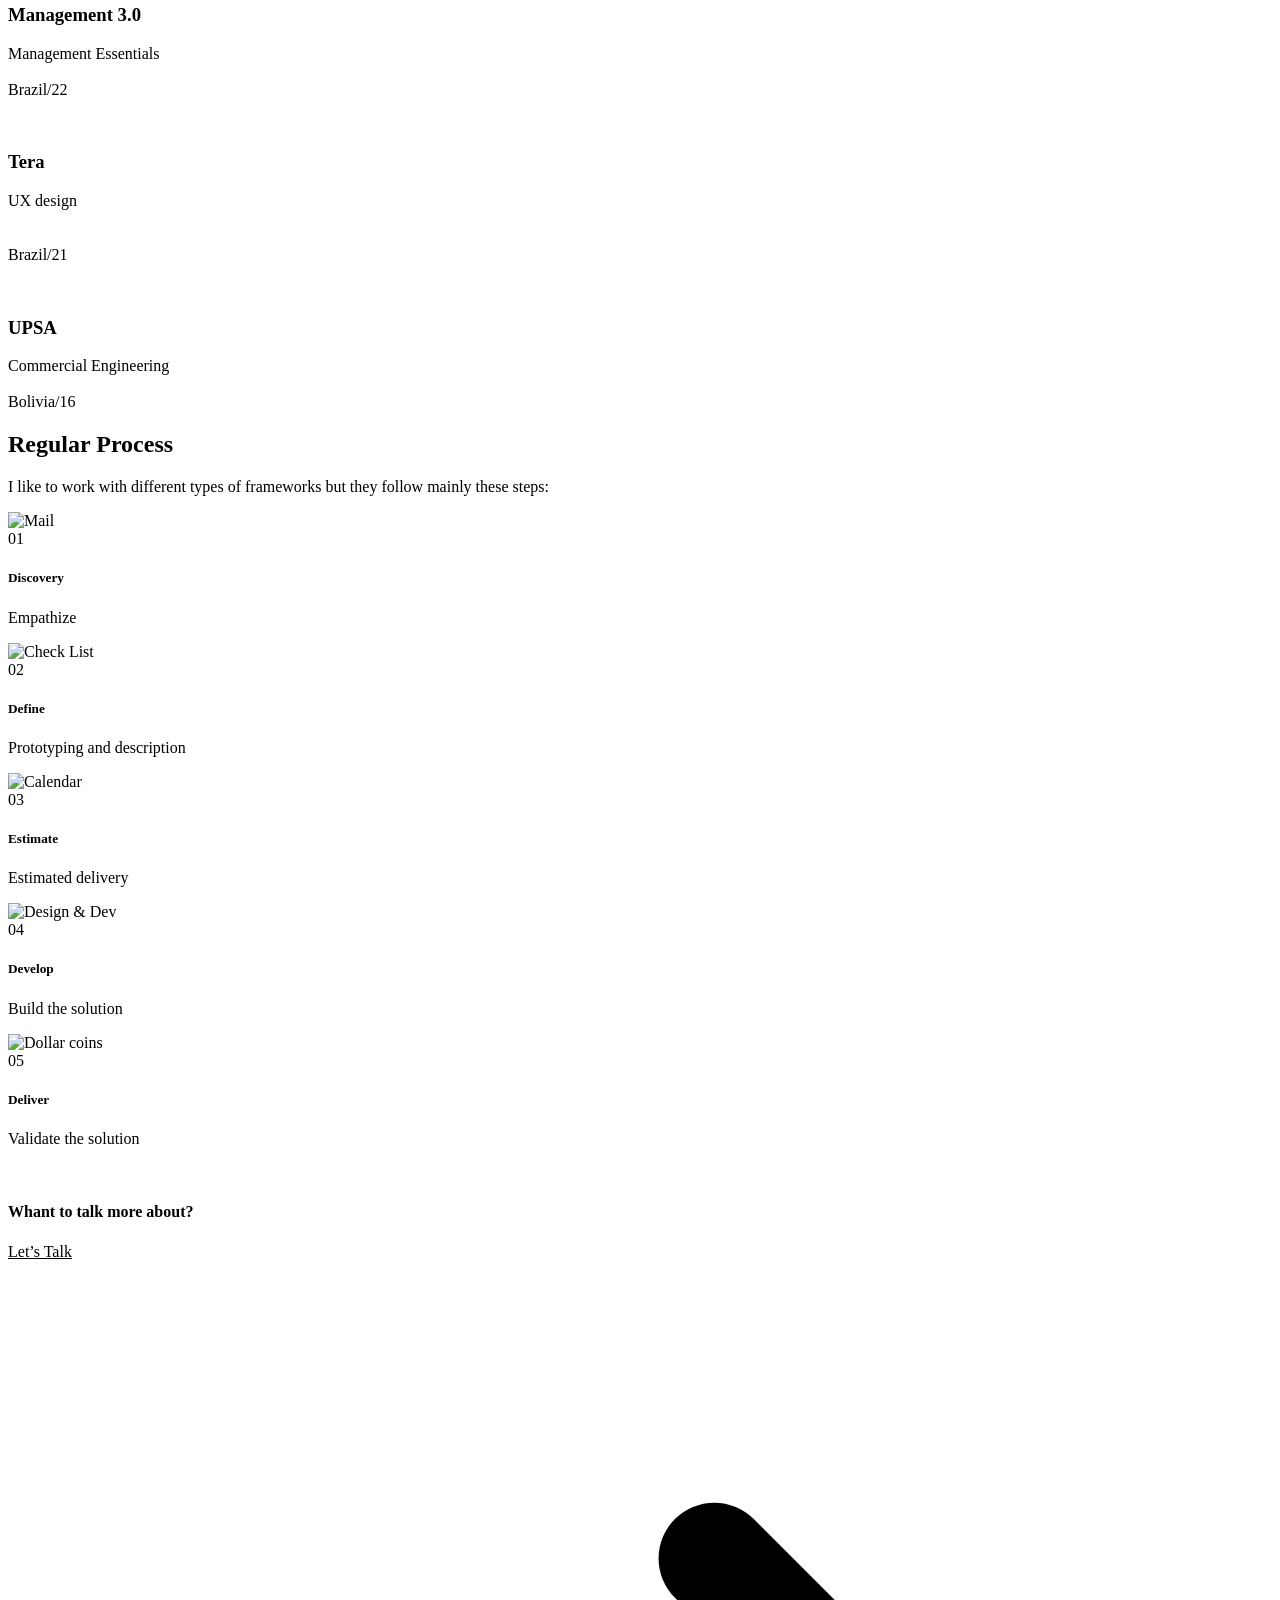
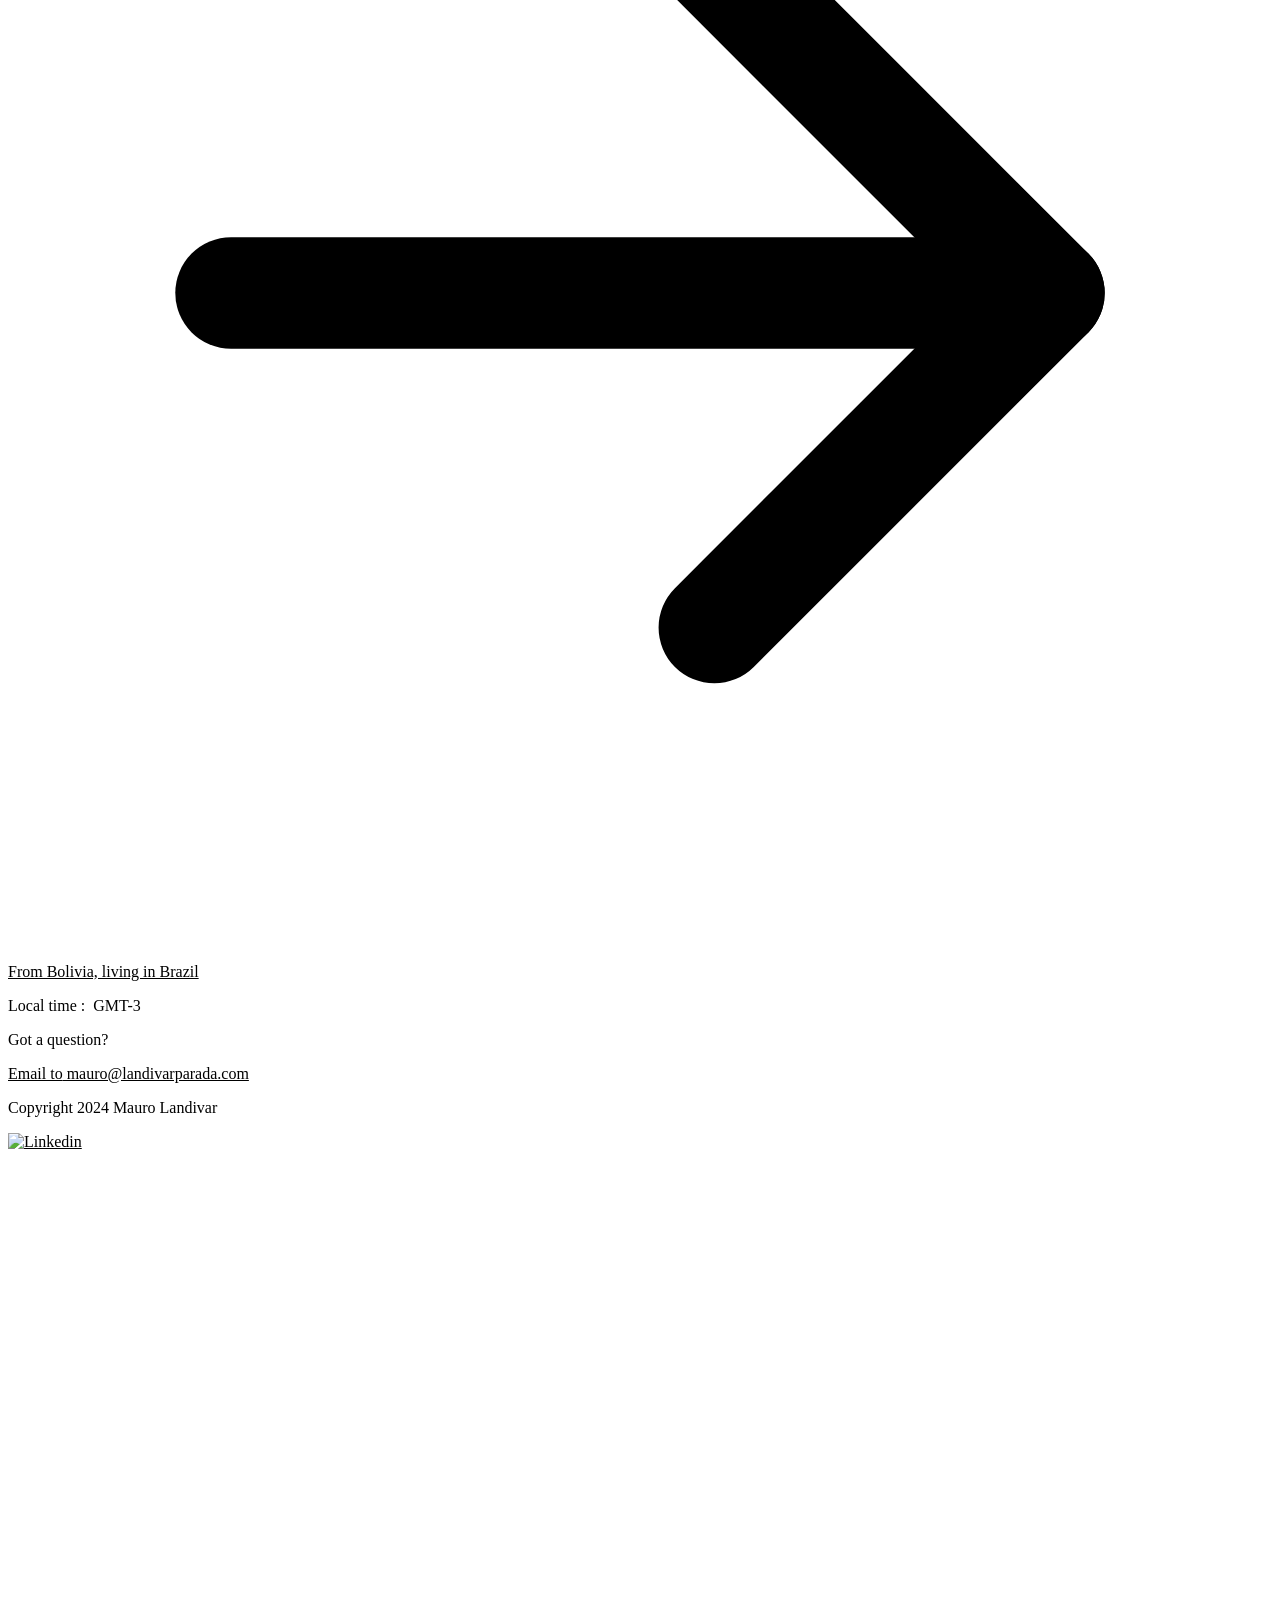
==== commit 0258a23a: "Use real Webflow HTML with CDN assets for pixel-perfect recreation Replaces hand-coded HTML with pro" ====
--- a/profile/index.html
+++ b/profile/index.html
@@ -1,573 +1,993 @@
 <!DOCTYPE html>
-<html lang="en">
-<head>
-  <meta charset="UTF-8" />
-  <meta name="viewport" content="width=device-width, initial-scale=1.0" />
-  <title>Mauro Landivar – Product Manager</title>
-  <meta name="description" content="Proven Leader in Digital Business and Product Management with 7 years of international experience." />
-  <link rel="preconnect" href="https://fonts.googleapis.com" />
-  <link rel="preconnect" href="https://fonts.gstatic.com" crossorigin />
-  <link href="https://fonts.googleapis.com/css2?family=Inter:wght@300;400;500;600;700;800&display=swap" rel="stylesheet" />
-  <link rel="stylesheet" href="styles.css" />
-</head>
-<body>
-
-  <!-- NAVBAR -->
-  <nav class="navbar" id="top">
-    <div class="nav-inner">
-      <a href="#top" class="nav-logo">ML</a>
-      <button class="nav-toggle" aria-label="Toggle menu" onclick="toggleMenu()">
-        <span></span><span></span><span></span>
-      </button>
-      <ul class="nav-links" id="navLinks">
-        <li><a href="#work">Work</a></li>
-        <li><a href="#experience">Experience</a></li>
-        <li><a href="#education">Education</a></li>
-        <li><a href="#process">Process</a></li>
-      </ul>
-      <a href="https://wa.me/5544997043000" target="_blank" class="btn btn-primary nav-cta">Contact me!</a>
-    </div>
-  </nav>
-
-  <!-- HERO -->
-  <section class="hero" id="hero">
-    <div class="hero-inner">
-      <div class="hero-text">
-        <p class="hero-eyebrow">Product Manager</p>
-        <h1 class="hero-title">Mauro<br/>Landivar</h1>
-        <p class="hero-subtitle">Proven Leader in Digital Business<br/>and Product Management</p>
-        <div class="hero-meta">
-          <span>🌎 Bolivia → Brasil</span>
-          <span>🕐 GMT-3</span>
-          <span>💬 ES · EN · PT</span>
-        </div>
-        <div class="hero-actions">
-          <a href="https://wa.me/5544997043000" target="_blank" class="btn btn-primary">Contact me</a>
-          <a href="https://drive.google.com/uc?export=download&id=1k4DxJMlbLSy1FT8vmaqq2YHnuU0yqOgB" target="_blank" class="btn btn-outline">Download Resume</a>
-          <a href="#work" class="btn btn-ghost">Recent Work ↓</a>
-        </div>
-      </div>
-      <div class="hero-image">
-        <div class="hero-image-wrapper">
-          <img src="https://cdn.prod.website-files.com/6717cb0608ec7a59c57ac7a5/6717cf639ccf8fd45d274593_Mauro%20L.png" alt="Mauro Landivar" />
-        </div>
-      </div>
-    </div>
-  </section>
-
-  <!-- WORK / PORTFOLIO -->
-  <section class="section" id="work">
-    <div class="container">
-      <div class="section-header">
-        <p class="section-label">Portfolio</p>
-        <h2 class="section-title">Recent Work</h2>
-        <p class="section-desc">A selection of projects across e-commerce, telecom, and brand management.</p>
-      </div>
-      <div class="projects-grid">
-
-        <div class="project-card">
-          <div class="project-img-wrap">
-            <img src="https://cdn.prod.website-files.com/6717cb0608ec7a59c57ac7a5/67180d98c3547cc2d97e3c96_Shopee%20Arg.png" alt="Shopee Argentina" loading="lazy"/>
-            <div class="project-overlay"><span>View Project</span></div>
-          </div>
-          <div class="project-info">
-            <h3>Shopee Argentina</h3>
-            <p>E-commerce marketplace integration</p>
-          </div>
-        </div>
-
-        <div class="project-card">
-          <div class="project-img-wrap">
-            <img src="https://cdn.prod.website-files.com/6717cb0608ec7a59c57ac7a5/67180c4e68e5058d1756bf46_walmart.jpg" alt="Walmart" loading="lazy"/>
-            <div class="project-overlay"><span>View Project</span></div>
-          </div>
-          <div class="project-info">
-            <h3>Walmart</h3>
-            <p>Marketplace integration & operations</p>
-          </div>
-        </div>
-
-        <div class="project-card">
-          <div class="project-img-wrap">
-            <img src="https://cdn.prod.website-files.com/6717cb0608ec7a59c57ac7a5/67180d98969ef81c792c102f_amz%20mx.png" alt="Amazon Mexico" loading="lazy"/>
-            <div class="project-overlay"><span>View Project</span></div>
-          </div>
-          <div class="project-info">
-            <h3>Amazon México</h3>
-            <p>Cross-border commerce strategy</p>
-          </div>
-        </div>
-
-        <div class="project-card">
-          <div class="project-img-wrap">
-            <img src="https://cdn.prod.website-files.com/6717cb0608ec7a59c57ac7a5/67180c4f79a71c530b9c403a_KV-Incentivo-Final%402x.png" alt="KV Incentivo" loading="lazy"/>
-            <div class="project-overlay"><span>View Project</span></div>
-          </div>
-          <div class="project-info">
-            <h3>KV Incentivo</h3>
-            <p>Telecom campaign – VIVA Bolivia</p>
-          </div>
-        </div>
-
-        <div class="project-card">
-          <div class="project-img-wrap">
-            <img src="https://cdn.prod.website-files.com/6717cb0608ec7a59c57ac7a5/67180c4fb86241c42472f1de_KvConectiva_wifi_Oferta_empresa_final%402x.png" alt="KV Conectiva" loading="lazy"/>
-            <div class="project-overlay"><span>View Project</span></div>
-          </div>
-          <div class="project-info">
-            <h3>KV Conectiva</h3>
-            <p>WiFi product offer – VIVA Bolivia</p>
-          </div>
-        </div>
-
-        <div class="project-card">
-          <div class="project-img-wrap">
-            <img src="https://cdn.prod.website-files.com/6717cb0608ec7a59c57ac7a5/67180c4dda747d655a437a69_Kv%20Pases%20libres%20final%402x.png" alt="KV Pases Libres" loading="lazy"/>
-            <div class="project-overlay"><span>View Project</span></div>
-          </div>
-          <div class="project-info">
-            <h3>KV Pases Libres</h3>
-            <p>Free passes campaign – VIVA Bolivia</p>
-          </div>
-        </div>
-
-        <div class="project-card">
-          <div class="project-img-wrap">
-            <img src="https://cdn.prod.website-files.com/6717cb0608ec7a59c57ac7a5/6718116981c1d96bc3b5891e_bocas-viva-ilimitado_0.png" alt="Bocas Viva" loading="lazy"/>
-            <div class="project-overlay"><span>View Project</span></div>
-          </div>
-          <div class="project-info">
-            <h3>Bocas Viva</h3>
-            <p>Unlimited mobile product launch</p>
-          </div>
-        </div>
-
-        <div class="project-card">
-          <div class="project-img-wrap">
-            <img src="https://cdn.prod.website-files.com/6717cb0608ec7a59c57ac7a5/6718108428ddec70d7064920_Group%20331.png" alt="ITQI" loading="lazy"/>
-            <div class="project-overlay"><span>View Project</span></div>
-          </div>
-          <div class="project-info">
-            <h3>ITQI</h3>
-            <p>Brand identity & campaign</p>
-          </div>
-        </div>
-
-        <div class="project-card">
-          <div class="project-img-wrap">
-            <img src="https://cdn.prod.website-files.com/6717cb0608ec7a59c57ac7a5/671be5c223115d86b11ea321_Panteon.png" alt="Panteon" loading="lazy"/>
-            <div class="project-overlay"><span>View Project</span></div>
-          </div>
-          <div class="project-info">
-            <h3>Panteon</h3>
-            <p>Brand & digital strategy</p>
-          </div>
-        </div>
-
-        <div class="project-card">
-          <div class="project-img-wrap">
-            <img src="https://cdn.prod.website-files.com/6717cb0608ec7a59c57ac7a5/671be5c34faef6f157e5d811_reservatto.png" alt="Reservatto" loading="lazy"/>
-            <div class="project-overlay"><span>View Project</span></div>
-          </div>
-          <div class="project-info">
-            <h3>Reservatto</h3>
-            <p>Product management & growth</p>
-          </div>
-        </div>
-
-        <div class="project-card">
-          <div class="project-img-wrap">
-            <img src="https://cdn.prod.website-files.com/6717cb0608ec7a59c57ac7a5/671be5c2046029da60a6554d_Exomad.png" alt="Exomad" loading="lazy"/>
-            <div class="project-overlay"><span>View Project</span></div>
-          </div>
-          <div class="project-info">
-            <h3>Exomad</h3>
-            <p>Digital product strategy</p>
-          </div>
-        </div>
-
-        <div class="project-card">
-          <div class="project-img-wrap">
-            <img src="https://cdn.prod.website-files.com/6717cb0608ec7a59c57ac7a5/671be6e9df364cae67e6a66a_Asescor.png" alt="Asescor" loading="lazy"/>
-            <div class="project-overlay"><span>View Project</span></div>
-          </div>
-          <div class="project-info">
-            <h3>Asescor</h3>
-            <p>Brand & communications</p>
-          </div>
-        </div>
-
-        <div class="project-card">
-          <div class="project-img-wrap">
-            <img src="https://cdn.prod.website-files.com/6717cb0608ec7a59c57ac7a5/671d7e0364ca9fe798c615ea_Group%201000005904.png" alt="Nonna" loading="lazy"/>
-            <div class="project-overlay"><span>View Project</span></div>
-          </div>
-          <div class="project-info">
-            <h3>Nonna</h3>
-            <p>Restaurant brand identity</p>
-          </div>
-        </div>
-
-        <div class="project-card">
-          <div class="project-img-wrap">
-            <img src="https://cdn.prod.website-files.com/6717cb0608ec7a59c57ac7a5/671d8004377fa0efd1539f50_Group%201000005906.png" alt="BBO Project" loading="lazy"/>
-            <div class="project-overlay"><span>View Project</span></div>
-          </div>
-          <div class="project-info">
-            <h3>BBO – Heineken</h3>
-            <p>Brand management & campaigns</p>
-          </div>
-        </div>
-
-        <div class="project-card">
-          <div class="project-img-wrap">
-            <img src="https://cdn.prod.website-files.com/6717cb0608ec7a59c57ac7a5/671d7e0486a14f2696cacd72_Group%201000005905.png" alt="Alien Store Bolivia" loading="lazy"/>
-            <div class="project-overlay"><span>View Project</span></div>
-          </div>
-          <div class="project-info">
-            <h3>Alien Store Bolivia</h3>
-            <p>E-commerce & brand strategy</p>
-          </div>
-        </div>
-
-        <div class="project-card">
-          <div class="project-img-wrap">
-            <img src="https://cdn.prod.website-files.com/6717cb0608ec7a59c57ac7a5/67180c4e68e5058d1756bf40_ITQI%402x.png" alt="ITQI 2x" loading="lazy"/>
-            <div class="project-overlay"><span>View Project</span></div>
-          </div>
-          <div class="project-info">
-            <h3>ITQI Awards</h3>
-            <p>International quality recognition</p>
-          </div>
-        </div>
-
-      </div>
-    </div>
-  </section>
-
-  <!-- EXPERIENCE -->
-  <section class="section section-dark" id="experience">
-    <div class="container">
-      <div class="section-header">
-        <p class="section-label">Where I've worked</p>
-        <h2 class="section-title">Experience</h2>
-      </div>
-      <div class="experience-grid">
-
-        <div class="exp-card">
-          <div class="exp-logo">
-            <img src="https://cdn.prod.website-files.com/6717cb0608ec7a59c57ac7a5/6718005d607777863123fbd7_anymarkethub_logo.jpg" alt="ANYMARKET" />
-          </div>
-          <div class="exp-content">
-            <div class="exp-header">
-              <div>
-                <h3>ANYMARKET</h3>
-                <p class="exp-role">Product Manager</p>
-              </div>
-              <div class="exp-tags">
-                <span class="tag">500+ employees</span>
-                <span class="tag">E-commerce</span>
-              </div>
-            </div>
-            <p class="exp-desc">Leading LATAM operations (excl. Brazil) for the #1 e-commerce integration hub in Latin America. Supervised integrations with Falabella, Walmart, Amazon, Shopee, and other major retailers. Driving new cross-border commerce products across the region.</p>
-          </div>
-        </div>
-
-        <div class="exp-card">
-          <div class="exp-logo">
-            <img src="https://cdn.prod.website-files.com/6717cb0608ec7a59c57ac7a5/6717f6263f334eb0cd67e5e4_Viva.png" alt="VIVA" />
-          </div>
-          <div class="exp-content">
-            <div class="exp-header">
-              <div>
-                <h3>VIVA</h3>
-                <p class="exp-role">Product Owner</p>
-              </div>
-              <div class="exp-tags">
-                <span class="tag">1000+ employees</span>
-                <span class="tag">Telecom</span>
-                <span class="tag">24% market share</span>
-              </div>
-            </div>
-            <p class="exp-desc">Managed 5M+ USD/month alongside other POs at Bolivia's leading telecom operator with 2M+ users. Responsible for monetary impact, pricing strategies, and discount campaigns. Full ownership of product roadmap and delivery.</p>
-          </div>
-        </div>
-
-        <div class="exp-card">
-          <div class="exp-logo">
-            <img src="https://cdn.prod.website-files.com/6717cb0608ec7a59c57ac7a5/6717f63980c3debf7d21fb41_BBo.png" alt="BBO" />
-          </div>
-          <div class="exp-content">
-            <div class="exp-header">
-              <div>
-                <h3>BBO – Bebidas Bolivianas</h3>
-                <p class="exp-role">Brand Manager</p>
-              </div>
-              <div class="exp-tags">
-                <span class="tag">Heineken · Amstel</span>
-                <span class="tag">FMCG</span>
-              </div>
-            </div>
-            <p class="exp-desc">Managed soft drinks, juices, and water categories at Bolivia's second-largest beverage producer, distributor of Heineken and Amstel. Administered annual budgets and supervised brand campaigns from concept to execution.</p>
-          </div>
-        </div>
-
-      </div>
-    </div>
-  </section>
-
-  <!-- EDUCATION -->
-  <section class="section" id="education">
-    <div class="container">
-      <div class="section-header">
-        <p class="section-label">Academic Background</p>
-        <h2 class="section-title">Education</h2>
-      </div>
-      <div class="education-grid">
-
-        <div class="edu-card edu-featured">
-          <div class="edu-logo">
-            <img src="https://cdn.prod.website-files.com/6717cb0608ec7a59c57ac7a5/67191d1e515f5d78ae88de53_%2B.jpg" alt="USP/ESALQ" />
-          </div>
-          <div class="edu-info">
-            <h3>MBA Digital Business</h3>
-            <p class="edu-institution">USP / ESALQ</p>
-            <p class="edu-year">Brasil · 2023</p>
-          </div>
-        </div>
-
-        <div class="edu-card edu-featured">
-          <div class="edu-logo">
-            <img src="https://cdn.prod.website-files.com/6717cb0608ec7a59c57ac7a5/67192db35e89be71ef59705a_universidad_privada_de_santa_cruz_de_la_sierra___upsa_logo.jpg" alt="UPSA" />
-          </div>
-          <div class="edu-info">
-            <h3>Commercial Engineering</h3>
-            <p class="edu-institution">UPSA</p>
-            <p class="edu-year">Bolivia · 2016</p>
-          </div>
-        </div>
-
-      </div>
-
-      <h3 class="certifications-title">Certifications</h3>
-      <div class="certifications-grid">
-
-        <div class="cert-card">
-          <img src="https://cdn.prod.website-files.com/6717cb0608ec7a59c57ac7a5/67192dae67f87fb1ba0c0442_produtosincriveis_logo.jpg" alt="Produtos Incríveis" />
-          <div>
-            <p class="cert-name">Product Discovery</p>
-            <p class="cert-org">Produtos Incríveis · 2023</p>
-          </div>
-        </div>
-
-        <div class="cert-card">
-          <img src="https://cdn.prod.website-files.com/6717cb0608ec7a59c57ac7a5/67192d971511bba51a91f30e_somostera_logo.jpg" alt="Tera" />
-          <div>
-            <p class="cert-name">Digital Product Leadership</p>
-            <p class="cert-org">Tera · 2021</p>
-          </div>
-        </div>
-
-        <div class="cert-card">
-          <img src="https://cdn.prod.website-files.com/6717cb0608ec7a59c57ac7a5/67192d971511bba51a91f30e_somostera_logo.jpg" alt="Tera" />
-          <div>
-            <p class="cert-name">UX Design</p>
-            <p class="cert-org">Tera · 2021</p>
-          </div>
-        </div>
-
-        <div class="cert-card">
-          <img src="https://cdn.prod.website-files.com/6717cb0608ec7a59c57ac7a5/67192fb694c953351e6cf87f_escolaconquer_logo.jpg" alt="Conquer" />
-          <div>
-            <p class="cert-name">Leadership</p>
-            <p class="cert-org">Conquer · 2022</p>
-          </div>
-        </div>
-
-        <div class="cert-card">
-          <img src="https://cdn.prod.website-files.com/6717cb0608ec7a59c57ac7a5/67192fb73e9b810ca13cbd89_management_30_logo.jpg" alt="Management 3.0" />
-          <div>
-            <p class="cert-name">Management Essentials</p>
-            <p class="cert-org">Management 3.0 · 2022</p>
-          </div>
-        </div>
-
-      </div>
-    </div>
-  </section>
-
-  <!-- PROCESS -->
-  <section class="section section-dark" id="process">
-    <div class="container">
-      <div class="section-header">
-        <p class="section-label">How I work</p>
-        <h2 class="section-title">My Process</h2>
-        <p class="section-desc">A structured 5-phase methodology from problem discovery to validated delivery.</p>
-      </div>
-      <div class="process-grid">
-
-        <div class="process-card">
-          <div class="process-icon">
-            <img src="https://cdn.prod.website-files.com/6717cb0608ec7a59c57ac7a5/6717cb0608ec7a59c57ac87f_048579A7-9748-4357-A675-BF76610495E7.webp" alt="Discovery" />
-          </div>
-          <div class="process-number">01</div>
-          <h3>Discovery</h3>
-          <p>Empathize with users and stakeholders to uncover real problems before jumping to solutions.</p>
-        </div>
-
-        <div class="process-card">
-          <div class="process-icon">
-            <img src="https://cdn.prod.website-files.com/6717cb0608ec7a59c57ac7a5/6717cb0608ec7a59c57ac87d_EFB6AC06-B22C-42F1-B402-CF24DEF2A34D.webp" alt="Define" />
-          </div>
-          <div class="process-number">02</div>
-          <h3>Define</h3>
-          <p>Prototyping and detailed description of the solution scope, requirements, and success criteria.</p>
-        </div>
-
-        <div class="process-card">
-          <div class="process-icon">
-            <img src="https://cdn.prod.website-files.com/6717cb0608ec7a59c57ac7a5/6717cb0608ec7a59c57ac87e_D579D1FF-97FE-42E0-803A-33634CB722AD.webp" alt="Estimate" />
-          </div>
-          <div class="process-number">03</div>
-          <h3>Estimate</h3>
-          <p>Plan effort and timelines. Align teams on delivery expectations and resource allocation.</p>
-        </div>
-
-        <div class="process-card">
-          <div class="process-icon">
-            <img src="https://cdn.prod.website-files.com/6717cb0608ec7a59c57ac7a5/6717cb0608ec7a59c57ac880_02073CC0-207B-4079-9DA5-BBFDA837CE50.webp" alt="Develop" />
-          </div>
-          <div class="process-number">04</div>
-          <h3>Develop</h3>
-          <p>Build the solution iteratively with continuous collaboration between product, design, and engineering.</p>
-        </div>
-
-        <div class="process-card">
-          <div class="process-icon">
-            <img src="https://cdn.prod.website-files.com/6717cb0608ec7a59c57ac7a5/6717cb0608ec7a59c57ac87c_0C17496A-94A8-4C96-BA7A-447EE7E40F4.webp" alt="Deliver" />
-          </div>
-          <div class="process-number">05</div>
-          <h3>Deliver</h3>
-          <p>Validate outcomes against goals, gather feedback, and iterate to maximize business impact.</p>
-        </div>
-
-      </div>
-    </div>
-  </section>
-
-  <!-- CONTACT -->
-  <section class="section" id="contact">
-    <div class="container">
-      <div class="contact-wrap">
-        <div class="contact-left">
-          <p class="section-label">Let's talk</p>
-          <h2 class="section-title">Get in touch</h2>
-          <p class="contact-desc">I'm always open to new opportunities, collaborations, and interesting conversations. Reach out anytime.</p>
-          <div class="contact-links">
-            <a href="https://wa.me/5544997043000" target="_blank" class="contact-item">
-              <div class="contact-icon">💬</div>
-              <div>
-                <p class="contact-label">WhatsApp</p>
-                <p class="contact-value">+55 44 99704-3000</p>
-              </div>
-            </a>
-            <a href="mailto:mauro@landivarparada.com" class="contact-item">
-              <div class="contact-icon">✉️</div>
-              <div>
-                <p class="contact-label">Email</p>
-                <p class="contact-value">mauro@landivarparada.com</p>
-              </div>
-            </a>
-            <a href="https://linkedin.com/in/maurolandivar" target="_blank" class="contact-item">
-              <div class="contact-icon">💼</div>
-              <div>
-                <p class="contact-label">LinkedIn</p>
-                <p class="contact-value">linkedin.com/in/maurolandivar</p>
-              </div>
-            </a>
-            <a href="https://github.com/MauroLandivar" target="_blank" class="contact-item">
-              <div class="contact-icon">🐙</div>
-              <div>
-                <p class="contact-label">GitHub</p>
-                <p class="contact-value">github.com/MauroLandivar</p>
-              </div>
-            </a>
-          </div>
-        </div>
-        <div class="contact-right">
-          <div class="contact-card">
-            <img src="https://cdn.prod.website-files.com/6717cb0608ec7a59c57ac7a5/6717cf639ccf8fd45d274593_Mauro%20L.png" alt="Mauro Landivar" class="contact-photo" />
-            <h3>Mauro Landivar</h3>
-            <p>Product Manager</p>
-            <p class="contact-location">From Bolivia · Living in Brazil</p>
-            <a href="https://wa.me/5544997043000" target="_blank" class="btn btn-primary" style="width:100%;justify-content:center;margin-top:1.5rem;">Start a conversation</a>
-          </div>
-        </div>
-      </div>
-    </div>
-  </section>
-
-  <!-- FOOTER -->
-  <footer class="footer">
-    <div class="container">
-      <div class="footer-inner">
-        <p class="footer-copy">© 2024 Mauro Landivar. All rights reserved.</p>
-        <div class="footer-links">
-          <a href="https://linkedin.com/in/maurolandivar" target="_blank">LinkedIn</a>
-          <a href="https://github.com/MauroLandivar" target="_blank">GitHub</a>
-          <a href="mailto:mauro@landivarparada.com">Email</a>
-        </div>
-      </div>
-    </div>
-  </footer>
-
-  <script>
-    function toggleMenu() {
-      const links = document.getElementById('navLinks');
-      links.classList.toggle('open');
+<!-- saved from url=(0048)https://mauro-landivar-%2D-portfolio.webflow.io/ -->
+<html data-wf-domain="mauro-landivar---portfolio.webflow.io" data-wf-page="6717cb0608ec7a59c57ac7f4" data-wf-site="6717cb0608ec7a59c57ac7a5" data-wf-status="1" lang="en" class="w-mod-js wf-poppins-n4-active wf-poppins-n5-active wf-active w-mod-ix"><head><meta http-equiv="Content-Type" content="text/html; charset=UTF-8"><style>.wf-force-outline-none[tabindex="-1"]:focus{outline:none;}</style><link href="https://cdn.prod.website-files.com/" rel="preconnect" crossorigin="anonymous"><title>Mauro Landivar - Portfolio</title><meta content="Product Manager | Product Owner | Brand Manager | Unlock Global Success with a Proven Leader in Digital Business and Product Management!" name="description"><meta content="Mauro Landivar - Portfolio" property="og:title"><meta content="Product Manager | Product Owner | Brand Manager | Unlock Global Success with a Proven Leader in Digital Business and Product Management!" property="og:description"><meta content="Mauro Landivar - Portfolio" property="twitter:title"><meta content="Product Manager | Product Owner | Brand Manager | Unlock Global Success with a Proven Leader in Digital Business and Product Management!" property="twitter:description"><meta property="og:type" content="website"><meta content="summary_large_image" name="twitter:card"><meta content="width=device-width, initial-scale=1" name="viewport"><meta content="Webflow" name="generator"><link href="https://cdn.prod.website-files.com/6717cb0608ec7a59c57ac7a5/css/mauro-landivar---portfolio.webflow.7a377226b.css" rel="stylesheet" type="text/css"><link href="https://fonts.googleapis.com/" rel="preconnect"><link href="https://fonts.gstatic.com/" rel="preconnect" crossorigin="anonymous"><script src="https://ajax.googleapis.com/ajax/libs/webfont/1.6.26/webfont.js" type="text/javascript"></script><link type="text/css" rel="stylesheet" id="dark-mode-custom-link"><link type="text/css" rel="stylesheet" id="dark-mode-general-link"><style lang="en" type="text/css" id="dark-mode-custom-style"></style><style lang="en" type="text/css" id="dark-mode-native-style"></style><style lang="en" type="text/css" id="dark-mode-native-sheet"></style><link rel="stylesheet" href="https://fonts.googleapis.com/css?family=Poppins:400,500" media="all"><script type="text/javascript">WebFont.load({  google: {    families: ["Poppins:regular,500"]  }});</script><script type="text/javascript">!function(o,c){var n=c.documentElement,t=" w-mod-";n.className+=t+"js",("ontouchstart"in o||o.DocumentTouch&&c instanceof DocumentTouch)&&(n.className+=t+"touch")}(window,document);</script><link href="https://cdn.prod.website-files.com/6717cb0608ec7a59c57ac7a5/671fb88562fc7ded648e7b0e_safeimagekit-Mauro%20Landivar%20image.jpeg" rel="shortcut icon" type="image/x-icon"><link href="https://cdn.prod.website-files.com/6717cb0608ec7a59c57ac7a5/671fb889451c68629230f63f_Safeimagekit-resized-img.jpeg" rel="apple-touch-icon"><!-- Google tag (gtag.js) -->
+<script async="" src=""></script>
+<script>
+  /*
+  window.dataLayer = window.dataLayer || [];
+  function gtag(){dataLayer.push(arguments);}
+  gtag('js', new Date());
+
+  gtag('config', 'G-8TPMB8JSBP');
+  */
+</script><!-- [Attributes by Finsweet] Modal -->
+<script src="https://cdn.jsdelivr.net/npm/@finsweet/attributes-modal@1/modal.js" async="" defer=""></script><script src="https://cdn.jsdelivr.net/npm/@finsweet/attributes-a11y@1/a11y.js" async=""></script></head><body data-new-gr-c-s-check-loaded="14.1277.0" data-gr-ext-installed=""><div class="page-wrapper"><div bind="4f34a39c-fda6-7dca-a9ad-8e431021bb2b" class="global-styles w-embed"><style>
+
+/* Make text look crisper and more legible in all browsers */
+body {
+  -webkit-font-smoothing: antialiased;
+  -moz-osx-font-smoothing: grayscale;
+  font-smoothing: antialiased;
+  text-rendering: optimizeLegibility;
+}
+
+/* Focus state style for keyboard navigation for the focusable elements */
+*[tabindex]:focus-visible,
+  input[type="file"]:focus-visible {
+   outline: 0.125rem solid #4d65ff;
+   outline-offset: 0.125rem;
+}
+
+/* Get rid of top margin on first element in any rich text element */
+.w-richtext > :not(div):first-child, .w-richtext > div:first-child > :first-child {
+  margin-top: 0 !important;
+}
+
+/* Get rid of bottom margin on last element in any rich text element */
+.w-richtext>:last-child, .w-richtext ol li:last-child, .w-richtext ul li:last-child {
+	margin-bottom: 0 !important;
+}
+
+/* Prevent all click and hover interaction with an element */
+.pointer-events-off {
+	pointer-events: none;
+}
+
+/* Enables all click and hover interaction with an element */
+.pointer-events-on {
+  pointer-events: auto;
+}
+
+/* Create a class of .div-square which maintains a 1:1 dimension of a div */
+.div-square::after {
+	content: "";
+	display: block;
+	padding-bottom: 100%;
+}
+
+/* Make sure containers never lose their center alignment */
+.container-medium,.container-small, .container-large {
+	margin-right: auto !important;
+  margin-left: auto !important;
+}
+
+/* 
+Make the following elements inherit typography styles from the parent and not have hardcoded values. 
+Important: You will not be able to style for example "All Links" in Designer with this CSS applied.
+Uncomment this CSS to use it in the project. Leave this message for future hand-off.
+*/
+/*
+a,
+.w-input,
+.w-select,
+.w-tab-link,
+.w-nav-link,
+.w-dropdown-btn,
+.w-dropdown-toggle,
+.w-dropdown-link {
+  color: inherit;
+  text-decoration: inherit;
+  font-size: inherit;
+}
+*/
+
+/* Apply "..." after 3 lines of text */
+.text-style-3lines {
+	display: -webkit-box;
+	overflow: hidden;
+	-webkit-line-clamp: 3;
+	-webkit-box-orient: vertical;
+}
+
+/* Apply "..." after 2 lines of text */
+.text-style-2lines {
+	display: -webkit-box;
+	overflow: hidden;
+	-webkit-line-clamp: 2;
+	-webkit-box-orient: vertical;
+}
+
+/* Adds inline flex display */
+.display-inlineflex {
+  display: inline-flex;
+}
+
+/* These classes are never overwritten */
+.hide {
+  display: none !important;
+}
+
+@media screen and (max-width: 991px) {
+    .hide, .hide-tablet {
+        display: none !important;
     }
-
-    // Close menu on link click
-    document.querySelectorAll('.nav-links a').forEach(link => {
-      link.addEventListener('click', () => {
-        document.getElementById('navLinks').classList.remove('open');
-      });
-    });
-
-    // Smooth scroll
-    document.querySelectorAll('a[href^="#"]').forEach(anchor => {
-      anchor.addEventListener('click', function (e) {
-        const target = document.querySelector(this.getAttribute('href'));
-        if (target) {
-          e.preventDefault();
-          target.scrollIntoView({ behavior: 'smooth' });
+}
+  @media screen and (max-width: 767px) {
+    .hide-mobile-landscape{
+      display: none !important;
+    }
+}
+  @media screen and (max-width: 479px) {
+    .hide-mobile{
+      display: none !important;
+    }
+}
+ 
+.margin-0 {
+  margin: 0rem !important;
+}
+  
+.padding-0 {
+  padding: 0rem !important;
+}
+
+.spacing-clean {
+padding: 0rem !important;
+margin: 0rem !important;
+}
+
+.margin-top {
+  margin-right: 0rem !important;
+  margin-bottom: 0rem !important;
+  margin-left: 0rem !important;
+}
+
+.padding-top {
+  padding-right: 0rem !important;
+  padding-bottom: 0rem !important;
+  padding-left: 0rem !important;
+}
+  
+.margin-right {
+  margin-top: 0rem !important;
+  margin-bottom: 0rem !important;
+  margin-left: 0rem !important;
+}
+
+.padding-right {
+  padding-top: 0rem !important;
+  padding-bottom: 0rem !important;
+  padding-left: 0rem !important;
+}
+
+.margin-bottom {
+  margin-top: 0rem !important;
+  margin-right: 0rem !important;
+  margin-left: 0rem !important;
+}
+
+.padding-bottom {
+  padding-top: 0rem !important;
+  padding-right: 0rem !important;
+  padding-left: 0rem !important;
+}
+
+.margin-left {
+  margin-top: 0rem !important;
+  margin-right: 0rem !important;
+  margin-bottom: 0rem !important;
+}
+  
+.padding-left {
+  padding-top: 0rem !important;
+  padding-right: 0rem !important;
+  padding-bottom: 0rem !important;
+}
+  
+.margin-horizontal {
+  margin-top: 0rem !important;
+  margin-bottom: 0rem !important;
+}
+
+.padding-horizontal {
+  padding-top: 0rem !important;
+  padding-bottom: 0rem !important;
+}
+
+.margin-vertical {
+  margin-right: 0rem !important;
+  margin-left: 0rem !important;
+}
+  
+.padding-vertical {
+  padding-right: 0rem !important;
+  padding-left: 0rem !important;
+}
+
+
+/*width*/
+::-webkit-scrollbar {
+width:10px;
+}
+/*track*/
+::-webkit-scrollbar-track {
+background:rgb(13, 13, 13);
+border-color:rgb(13, 13, 13);
+}
+/*thumb*/
+::-webkit-scrollbar-thumb {
+background:rgb(98, 98, 98);
+border-radius:20rem;
+}
+/*thumb hover*/
+::-webkit-scrollbar-thumb:hover {
+background:rgba(126, 126, 126, 1);
+}
+/*thumb pressed*/
+::-webkit-scrollbar-thumb:active {
+background:rgba(111, 111, 111, 1);
+}
+
+
+
+a{
+	color: inherit;
+}
+.navbar2_logo{
+	background-blend-mode: screen;
+}
+.section_logo{
+	overflow-x: hidden;
+}
+.image-overlay-layer{
+	background-image: radial-gradient(50% 50%, rgba(13, 13, 13, 0), #0d0d0d);
+}
+</style></div><div data-animation="default" class="navbar_component w-nav" data-easing2="ease" fs-scrolldisable-element="smart-nav" data-easing="ease" data-collapse="medium" data-w-id="2503f5d2-c0e0-792d-68fc-322d2b056fec" role="banner" data-no-scroll="1" data-duration="400" bind="2503f5d2-c0e0-792d-68fc-322d2b056fec"><div class="navbar_container"><a href="#mai" id="w-node-_2503f5d2-c0e0-792d-68fc-322d2b056fee-c57ac7f4" data-w-id="2503f5d2-c0e0-792d-68fc-322d2b056fee" class="navbar_logo-link w-nav-brand w--current"><div class="navbar_logo-image-wrapper"><img src="https://cdn.prod.website-files.com/6717cb0608ec7a59c57ac7a5/6717cf639ccf8fd45d274593_Mauro L.png" loading="eager" width="64" height="64" alt="" srcset="https://cdn.prod.website-files.com/6717cb0608ec7a59c57ac7a5/6717cf639ccf8fd45d274593_Mauro%20L-p-500.png 500w, https://cdn.prod.website-files.com/6717cb0608ec7a59c57ac7a5/6717cf639ccf8fd45d274593_Mauro%20L-p-800.png 800w, https://cdn.prod.website-files.com/6717cb0608ec7a59c57ac7a5/6717cf639ccf8fd45d274593_Mauro%20L-p-1080.png 1080w, https://cdn.prod.website-files.com/6717cb0608ec7a59c57ac7a5/6717cf639ccf8fd45d274593_Mauro%20L.png 1567w" sizes="(max-width: 479px) 99vw, 64px" class="navbar_logo"><img src="https://cdn.prod.website-files.com/6717cb0608ec7a59c57ac7a5/6717cb0608ec7a59c57ac8ed_Group 103.png" loading="eager" style="transform: translate3d(0px, -110%, 0px) scale3d(1, 1, 1) rotateX(0deg) rotateY(0deg) rotateZ(0deg) skew(0deg, 0deg); transform-style: preserve-3d;" alt="" class="navbar_logo is-icon"></div><div class="navbar_text-wrapper"><div class="navbar_text">Product Manager</div></div></a><nav role="navigation" class="navbar_menu is-page-height-tablet w-nav-menu" style="width: 39rem; overflow: visible;"><a href="#work" class="navbar_link w-nav-link w--current">Work</a><a href="#capability" class="navbar_link w-nav-link">Experience</a><a href="#Education" class="navbar_link w-nav-link">Education</a><a href="#process" class="navbar_link w-nav-link">Process</a><a href="https://wa.me/5544997043000?text=I%27m%20interested%20in%20your%20profile" class="button is-navbar-button menu_button w-inline-block" style="opacity: 1;"><div class="button_circle menu_button-circle"></div><div class="button_text-regular is-menu-button-text">Contact me!</div></a></nav><div id="w-node-_2503f5d2-c0e0-792d-68fc-322d2b057003-c57ac7f4" class="navbar_button-wrapper"><a href="https://docs.google.com/document/d/17q0ZI8WF8S763MBfba7JrKX1wWxWAFpU3_JKz_QV0M8/edit?usp=sharing" class="button is-navbar-button hide-tablet w-inline-block"><div class="button_circle"></div><div class="button_text-small">Download Resume</div></a><div class="navbar_menu-button w-nav-button" style="-webkit-user-select: text;" aria-label="menu" role="button" tabindex="0" aria-controls="w-nav-overlay-0" aria-haspopup="menu" aria-expanded="false"><div class="menu-icon"><div class="menu-icon_line-top"></div><div class="menu-icon_line-middle"><div class="menu-icon_line-middle-inner"></div></div><div class="menu-icon_line-bottom"></div></div></div></div></div><div class="w-nav-overlay" data-wf-ignore="" id="w-nav-overlay-0"></div></div><div bind="4f34a39c-fda6-7dca-a9ad-8e431021bb2b" class="global-styles w-embed"><style>
+
+/* Make text look crisper and more legible in all browsers */
+body {
+  -webkit-font-smoothing: antialiased;
+  -moz-osx-font-smoothing: grayscale;
+  font-smoothing: antialiased;
+  text-rendering: optimizeLegibility;
+}
+
+/* Focus state style for keyboard navigation for the focusable elements */
+*[tabindex]:focus-visible,
+  input[type="file"]:focus-visible {
+   outline: 0.125rem solid #4d65ff;
+   outline-offset: 0.125rem;
+}
+
+/* Get rid of top margin on first element in any rich text element */
+.w-richtext > :not(div):first-child, .w-richtext > div:first-child > :first-child {
+  margin-top: 0 !important;
+}
+
+/* Get rid of bottom margin on last element in any rich text element */
+.w-richtext>:last-child, .w-richtext ol li:last-child, .w-richtext ul li:last-child {
+	margin-bottom: 0 !important;
+}
+
+/* Prevent all click and hover interaction with an element */
+.pointer-events-off {
+	pointer-events: none;
+}
+
+/* Enables all click and hover interaction with an element */
+.pointer-events-on {
+  pointer-events: auto;
+}
+
+/* Create a class of .div-square which maintains a 1:1 dimension of a div */
+.div-square::after {
+	content: "";
+	display: block;
+	padding-bottom: 100%;
+}
+
+/* Make sure containers never lose their center alignment */
+.container-medium,.container-small, .container-large {
+	margin-right: auto !important;
+  margin-left: auto !important;
+}
+
+/* 
+Make the following elements inherit typography styles from the parent and not have hardcoded values. 
+Important: You will not be able to style for example "All Links" in Designer with this CSS applied.
+Uncomment this CSS to use it in the project. Leave this message for future hand-off.
+*/
+/*
+a,
+.w-input,
+.w-select,
+.w-tab-link,
+.w-nav-link,
+.w-dropdown-btn,
+.w-dropdown-toggle,
+.w-dropdown-link {
+  color: inherit;
+  text-decoration: inherit;
+  font-size: inherit;
+}
+*/
+
+/* Apply "..." after 3 lines of text */
+.text-style-3lines {
+	display: -webkit-box;
+	overflow: hidden;
+	-webkit-line-clamp: 3;
+	-webkit-box-orient: vertical;
+}
+
+/* Apply "..." after 2 lines of text */
+.text-style-2lines {
+	display: -webkit-box;
+	overflow: hidden;
+	-webkit-line-clamp: 2;
+	-webkit-box-orient: vertical;
+}
+
+/* Adds inline flex display */
+.display-inlineflex {
+  display: inline-flex;
+}
+
+/* These classes are never overwritten */
+.hide {
+  display: none !important;
+}
+
+@media screen and (max-width: 991px) {
+    .hide, .hide-tablet {
+        display: none !important;
+    }
+}
+  @media screen and (max-width: 767px) {
+    .hide-mobile-landscape{
+      display: none !important;
+    }
+}
+  @media screen and (max-width: 479px) {
+    .hide-mobile{
+      display: none !important;
+    }
+}
+ 
+.margin-0 {
+  margin: 0rem !important;
+}
+  
+.padding-0 {
+  padding: 0rem !important;
+}
+
+.spacing-clean {
+padding: 0rem !important;
+margin: 0rem !important;
+}
+
+.margin-top {
+  margin-right: 0rem !important;
+  margin-bottom: 0rem !important;
+  margin-left: 0rem !important;
+}
+
+.padding-top {
+  padding-right: 0rem !important;
+  padding-bottom: 0rem !important;
+  padding-left: 0rem !important;
+}
+  
+.margin-right {
+  margin-top: 0rem !important;
+  margin-bottom: 0rem !important;
+  margin-left: 0rem !important;
+}
+
+.padding-right {
+  padding-top: 0rem !important;
+  padding-bottom: 0rem !important;
+  padding-left: 0rem !important;
+}
+
+.margin-bottom {
+  margin-top: 0rem !important;
+  margin-right: 0rem !important;
+  margin-left: 0rem !important;
+}
+
+.padding-bottom {
+  padding-top: 0rem !important;
+  padding-right: 0rem !important;
+  padding-left: 0rem !important;
+}
+
+.margin-left {
+  margin-top: 0rem !important;
+  margin-right: 0rem !important;
+  margin-bottom: 0rem !important;
+}
+  
+.padding-left {
+  padding-top: 0rem !important;
+  padding-right: 0rem !important;
+  padding-bottom: 0rem !important;
+}
+  
+.margin-horizontal {
+  margin-top: 0rem !important;
+  margin-bottom: 0rem !important;
+}
+
+.padding-horizontal {
+  padding-top: 0rem !important;
+  padding-bottom: 0rem !important;
+}
+
+.margin-vertical {
+  margin-right: 0rem !important;
+  margin-left: 0rem !important;
+}
+  
+.padding-vertical {
+  padding-right: 0rem !important;
+  padding-left: 0rem !important;
+}
+
+
+/*width*/
+::-webkit-scrollbar {
+width:10px;
+}
+/*track*/
+::-webkit-scrollbar-track {
+background:rgb(13, 13, 13);
+border-color:rgb(13, 13, 13);
+}
+/*thumb*/
+::-webkit-scrollbar-thumb {
+background:rgb(98, 98, 98);
+border-radius:20rem;
+}
+/*thumb hover*/
+::-webkit-scrollbar-thumb:hover {
+background:rgba(126, 126, 126, 1);
+}
+/*thumb pressed*/
+::-webkit-scrollbar-thumb:active {
+background:rgba(111, 111, 111, 1);
+}
+
+
+
+a{
+	color: inherit;
+}
+.navbar2_logo{
+	background-blend-mode: screen;
+}
+.section_logo{
+	overflow-x: hidden;
+}
+.image-overlay-layer{
+	background-image: radial-gradient(50% 50%, rgba(13, 13, 13, 0), #0d0d0d);
+}
+</style></div><div bind="4f34a39c-fda6-7dca-a9ad-8e431021bb2b" class="global-styles w-embed"><style>
+
+/* Make text look crisper and more legible in all browsers */
+body {
+  -webkit-font-smoothing: antialiased;
+  -moz-osx-font-smoothing: grayscale;
+  font-smoothing: antialiased;
+  text-rendering: optimizeLegibility;
+}
+
+/* Focus state style for keyboard navigation for the focusable elements */
+*[tabindex]:focus-visible,
+  input[type="file"]:focus-visible {
+   outline: 0.125rem solid #4d65ff;
+   outline-offset: 0.125rem;
+}
+
+/* Get rid of top margin on first element in any rich text element */
+.w-richtext > :not(div):first-child, .w-richtext > div:first-child > :first-child {
+  margin-top: 0 !important;
+}
+
+/* Get rid of bottom margin on last element in any rich text element */
+.w-richtext>:last-child, .w-richtext ol li:last-child, .w-richtext ul li:last-child {
+	margin-bottom: 0 !important;
+}
+
+/* Prevent all click and hover interaction with an element */
+.pointer-events-off {
+	pointer-events: none;
+}
+
+/* Enables all click and hover interaction with an element */
+.pointer-events-on {
+  pointer-events: auto;
+}
+
+/* Create a class of .div-square which maintains a 1:1 dimension of a div */
+.div-square::after {
+	content: "";
+	display: block;
+	padding-bottom: 100%;
+}
+
+/* Make sure containers never lose their center alignment */
+.container-medium,.container-small, .container-large {
+	margin-right: auto !important;
+  margin-left: auto !important;
+}
+
+/* 
+Make the following elements inherit typography styles from the parent and not have hardcoded values. 
+Important: You will not be able to style for example "All Links" in Designer with this CSS applied.
+Uncomment this CSS to use it in the project. Leave this message for future hand-off.
+*/
+/*
+a,
+.w-input,
+.w-select,
+.w-tab-link,
+.w-nav-link,
+.w-dropdown-btn,
+.w-dropdown-toggle,
+.w-dropdown-link {
+  color: inherit;
+  text-decoration: inherit;
+  font-size: inherit;
+}
+*/
+
+/* Apply "..." after 3 lines of text */
+.text-style-3lines {
+	display: -webkit-box;
+	overflow: hidden;
+	-webkit-line-clamp: 3;
+	-webkit-box-orient: vertical;
+}
+
+/* Apply "..." after 2 lines of text */
+.text-style-2lines {
+	display: -webkit-box;
+	overflow: hidden;
+	-webkit-line-clamp: 2;
+	-webkit-box-orient: vertical;
+}
+
+/* Adds inline flex display */
+.display-inlineflex {
+  display: inline-flex;
+}
+
+/* These classes are never overwritten */
+.hide {
+  display: none !important;
+}
+
+@media screen and (max-width: 991px) {
+    .hide, .hide-tablet {
+        display: none !important;
+    }
+}
+  @media screen and (max-width: 767px) {
+    .hide-mobile-landscape{
+      display: none !important;
+    }
+}
+  @media screen and (max-width: 479px) {
+    .hide-mobile{
+      display: none !important;
+    }
+}
+ 
+.margin-0 {
+  margin: 0rem !important;
+}
+  
+.padding-0 {
+  padding: 0rem !important;
+}
+
+.spacing-clean {
+padding: 0rem !important;
+margin: 0rem !important;
+}
+
+.margin-top {
+  margin-right: 0rem !important;
+  margin-bottom: 0rem !important;
+  margin-left: 0rem !important;
+}
+
+.padding-top {
+  padding-right: 0rem !important;
+  padding-bottom: 0rem !important;
+  padding-left: 0rem !important;
+}
+  
+.margin-right {
+  margin-top: 0rem !important;
+  margin-bottom: 0rem !important;
+  margin-left: 0rem !important;
+}
+
+.padding-right {
+  padding-top: 0rem !important;
+  padding-bottom: 0rem !important;
+  padding-left: 0rem !important;
+}
+
+.margin-bottom {
+  margin-top: 0rem !important;
+  margin-right: 0rem !important;
+  margin-left: 0rem !important;
+}
+
+.padding-bottom {
+  padding-top: 0rem !important;
+  padding-right: 0rem !important;
+  padding-left: 0rem !important;
+}
+
+.margin-left {
+  margin-top: 0rem !important;
+  margin-right: 0rem !important;
+  margin-bottom: 0rem !important;
+}
+  
+.padding-left {
+  padding-top: 0rem !important;
+  padding-right: 0rem !important;
+  padding-bottom: 0rem !important;
+}
+  
+.margin-horizontal {
+  margin-top: 0rem !important;
+  margin-bottom: 0rem !important;
+}
+
+.padding-horizontal {
+  padding-top: 0rem !important;
+  padding-bottom: 0rem !important;
+}
+
+.margin-vertical {
+  margin-right: 0rem !important;
+  margin-left: 0rem !important;
+}
+  
+.padding-vertical {
+  padding-right: 0rem !important;
+  padding-left: 0rem !important;
+}
+
+
+/*width*/
+::-webkit-scrollbar {
+width:10px;
+}
+/*track*/
+::-webkit-scrollbar-track {
+background:rgb(13, 13, 13);
+border-color:rgb(13, 13, 13);
+}
+/*thumb*/
+::-webkit-scrollbar-thumb {
+background:rgb(98, 98, 98);
+border-radius:20rem;
+}
+/*thumb hover*/
+::-webkit-scrollbar-thumb:hover {
+background:rgba(126, 126, 126, 1);
+}
+/*thumb pressed*/
+::-webkit-scrollbar-thumb:active {
+background:rgba(111, 111, 111, 1);
+}
+
+
+
+a{
+	color: inherit;
+}
+.navbar2_logo{
+	background-blend-mode: screen;
+}
+.section_logo{
+	overflow-x: hidden;
+}
+.image-overlay-layer{
+	background-image: radial-gradient(50% 50%, rgba(13, 13, 13, 0), #0d0d0d);
+}
+</style></div><div id="mai" class="main-wrapper"><header class="section_header"><div class="padding-global"><div class="container-small"><div class="header-100svh"><div class="padding-section-large is-header"><div class="text-align-center"><div class="margin-bottom margin-small"><div class="header_title-wrapper"><h1 class="header_title">Mauro Landivar</h1></div></div><p class="text-size-medium">Proven Leader in Digital Business and Product Management</p><div class="margin-top margin-medium"><div class="button-group is-center"><a href="https://wa.me/5544997043000?text=I%27m%20interested%20in%20your%20profile" class="button is-icon w-inline-block"><div class="button_text-regular">Contact me</div><div bind="0970dca1-6827-27ab-5b49-462135c8b06c" class="icon-1x1-small w-embed"><svg xmlns="http://www.w3.org/2000/svg" width="100%" height="100%" viewBox="0 0 17 17" fill="none" preserveAspectRatio="xMidYMid meet" aria-hidden="true" role="img">
+<g clip-path="url(#clip0_614_964)">
+<path d="M3 8.5L14 8.5" stroke="currentColor" stroke-width="1.5" stroke-linecap="round" stroke-linejoin="round"></path>
+<path d="M9.5 13L14 8.5L9.5 4" stroke="currentColor" stroke-width="1.5" stroke-linecap="round" stroke-linejoin="round"></path>
+</g>
+<defs>
+<clippath id="clip0_614_964">
+<rect width="16" height="16" fill="currentColor" transform="translate(0.5 16.5) rotate(-90)"></rect>
+</clippath>
+</defs>
+</svg></div></a><a href="#work" class="button is-icon is-alternate w-inline-block w--current"><div class="button_text-regular">Recent Work</div><div bind="beae6d6d-8bec-b376-41e0-7dada942a929" class="icon-1x1-small w-embed"><svg xmlns="http://www.w3.org/2000/svg" width="100%" height="100%" viewBox="0 0 17 17" fill="none" preserveAspectRatio="xMidYMid meet" aria-hidden="true" role="img">
+<g clip-path="url(#clip0_614_972)">
+<path d="M8.5 3L8.5 14" stroke="currentColor" stroke-width="1.5" stroke-linecap="round" stroke-linejoin="round"></path>
+<path d="M4 9.5L8.5 14L13 9.5" stroke="currentColor" stroke-width="1.5" stroke-linecap="round" stroke-linejoin="round"></path>
+</g>
+<defs>
+<clippath id="clip0_614_972">
+<rect width="16" height="16" fill="currentColor" transform="translate(0.5 0.5)"></rect>
+</clippath>
+</defs>
+</svg></div></a></div></div><div class="margin-top margin-medium"><div class="button-group is-center is-testimonial"><div class="header_testimonail-wrapper"><a href="https://sunology.eu/" target="_blank" class="header_testimonail-link w-inline-block"><img src="https://cdn.prod.website-files.com/6717cb0608ec7a59c57ac7a5/6717f6263f334eb0cd67e5e4_Viva.png" loading="eager" data-sizes="[{&quot;max&quot;:10000,&quot;size&quot;:&quot;51.19791793823242px&quot;}]" alt="" class="header_testimonial-image"></a><a href="https://heymara.com/" target="_blank" class="header_testimonail-link w-inline-block"><img src="https://cdn.prod.website-files.com/6717cb0608ec7a59c57ac7a5/6717f63980c3debf7d21fb41_BBo.png" loading="eager" data-sizes="[{&quot;max&quot;:10000,&quot;size&quot;:&quot;51.19791793823242px&quot;}]" alt="" class="header_testimonial-image"></a><a href="https://www.5fourdigital.com/" target="_blank" class="header_testimonail-link w-inline-block"><img src="https://cdn.prod.website-files.com/6717cb0608ec7a59c57ac7a5/6718005d607777863123fbd7_anymarkethub_logo.jpg" loading="eager" data-sizes="[{&quot;max&quot;:10000,&quot;size&quot;:&quot;51.19791793823242px&quot;}]" alt="" class="header_testimonial-image"></a></div><div class="header_testimonial-content"><a href="#Sectoion_experience" class="button read-testimonial w-inline-block"><div class="button_text-small">See trajectory<br></div><div bind="6fa3fcef-0908-deab-7b88-8cf26be5f838" class="icon-1x1-xsmall w-embed"><svg width="12px" height="12px" viewBox="0 0 8 8" fill="none" xmlns="http://www.w3.org/2000/svg">
+<path d="M3 1.5L5.5 4L3 6.5" stroke="currentColor" stroke-linecap="round" stroke-linejoin="round"></path>
+</svg></div></a></div></div></div></div></div></div></div></div><div class="header_background-image-wrapper"><div class="image-overlay-layer"></div><img src="https://cdn.prod.website-files.com/6717cb0608ec7a59c57ac7a5/6717cb0608ec7a59c57ac860_background.svg" loading="eager" alt="" class="header_background-image"></div></header><section class="section_logo"><div class="padding-global"><div class="container-large"><div class="padding-section-medium"><div class="margin-bottom margin-large"><div class="text-align-center"><div class="max-width-large align-center"><div class="text-size-medium text-style-allcaps"><span class="text-span">7 years of international experience</span></div></div></div></div></div></div></div></section><section id="work" data-w-id="f0ed4de9-f03f-c224-4d94-de8f5fd55219" class="section_portfolio"><div style="width: 105%; height: 1945.31px;" class="padding-global-portfolio"><div class="padding-section-large"><div class="portfolio_wrapper"><div class="padding-top padding-section-large"><div class="margin-bottom margin-xlarge"><div class="text-align-center"><div class="max-width-large align-center"><div class="margin-bottom margin-small"><h2>A taste of what I can do for you</h2></div><p class="text-size-medium">Check what I made - this is worth a thousand words about me.</p></div></div></div></div><div data-w-id="f0ed4de9-f03f-c224-4d94-de8f5fd55228" class="portfolio_component" style=""><div class="portfolio_list-wrapper" style="will-change: transform; transform: translate3d(-5.5425vw, 0px, 0px) scale3d(1, 1, 1) rotateX(0deg) rotateY(0deg) rotateZ(0deg) skew(0deg, 0deg); transform-style: preserve-3d;"><div class="w-layout-grid portfolio_list"><a id="w-node-_1feedf27-dc0c-ca09-28f2-f1119a6dcb8d-c57ac7f4" href="https://www.linkedin.com/feed/update/urn:li:activity:6970735964788809728/" target="_blank" class="portfolio_item hide-tablet w-inline-block" style="transform: translate3d(0px, 0rem, 0px) scale3d(1, 1, 1) rotateX(0deg) rotateY(0deg) rotateZ(0deg) skew(0deg, 0deg); transform-style: preserve-3d;"><div class="portfolio_image-overlay-layer" style="background-color: rgba(0, 0, 0, 0);"></div><img class="portfolio_image" src="https://cdn.prod.website-files.com/6717cb0608ec7a59c57ac7a5/67180d98c3547cc2d97e3c96_Shopee Arg.png" alt="" data-sizes="[{&quot;max&quot;:767,&quot;size&quot;:&quot;100vw&quot;},{&quot;max&quot;:991,&quot;size&quot;:&quot;317.21875px&quot;},{&quot;max&quot;:10000,&quot;size&quot;:&quot;32vw&quot;}]" sizes="(max-width: 991px) 100vw, 800px" loading="lazy" srcset="https://cdn.prod.website-files.com/6717cb0608ec7a59c57ac7a5/67180d98c3547cc2d97e3c96_Shopee%20Arg-p-500.png 500w, https://cdn.prod.website-files.com/6717cb0608ec7a59c57ac7a5/67180d98c3547cc2d97e3c96_Shopee%20Arg.png 800w" style="transform: translate3d(0px, 0%, 0px) scale3d(1, 1, 1) rotateX(0deg) rotateY(0deg) rotateZ(0deg) skew(0deg, 0deg); transform-style: preserve-3d;"><div class="button is-portfolio" style="transform: translate3d(-50%, -20%, 0px) scale3d(1, 1, 1) rotateX(0deg) rotateY(0deg) rotateZ(0deg) skew(0deg, 0deg); transform-style: preserve-3d; opacity: 0;"><div class="button_text-small">View Project</div><div bind="1feedf27-dc0c-ca09-28f2-f1119a6dcb93" class="icon-1x1-small w-embed"><svg xmlns="http://www.w3.org/2000/svg" width="100%" height="100%" viewBox="0 0 15 15" fill="none" preserveAspectRatio="xMidYMid meet" aria-hidden="true" role="img">
+<g clip-path="url(#clip0_614_1002)">
+<path d="M3.854 11.146L11.146 3.85396" stroke="currentColor" stroke-width="1.5" stroke-linecap="round" stroke-linejoin="round"></path>
+<path d="M11.146 9.82019L11.146 3.85398L5.17978 3.85398" stroke="currentColor" stroke-width="1.5" stroke-linecap="round" stroke-linejoin="round"></path>
+</g>
+<defs>
+<clippath id="clip0_614_1002">
+<rect width="15" height="15" fill="currentColor" transform="translate(0 15) rotate(-90)"></rect>
+</clippath>
+</defs>
+</svg></div></div></a><a id="w-node-_1476c423-7e6e-d686-3ed8-4526287533be-c57ac7f4" href="https://www.linkedin.com/feed/update/urn:li:activity:7186675242818289664/" target="_blank" class="portfolio_item w-inline-block" style="transform: translate3d(0px, 0rem, 0px) scale3d(1, 1, 1) rotateX(0deg) rotateY(0deg) rotateZ(0deg) skew(0deg, 0deg); transform-style: preserve-3d;"><div class="portfolio_image-overlay-layer" style="background-color: rgba(0, 0, 0, 0);"></div><img class="portfolio_image" src="https://cdn.prod.website-files.com/6717cb0608ec7a59c57ac7a5/6718108428ddec70d7064920_Group 331.png" alt="" data-sizes="[{&quot;max&quot;:767,&quot;size&quot;:&quot;100vw&quot;},{&quot;max&quot;:991,&quot;size&quot;:&quot;317.21875px&quot;},{&quot;max&quot;:10000,&quot;size&quot;:&quot;32vw&quot;}]" sizes="(max-width: 2628px) 100vw, 2628px" loading="lazy" srcset="https://cdn.prod.website-files.com/6717cb0608ec7a59c57ac7a5/6718108428ddec70d7064920_Group%20331-p-500.png 500w, https://cdn.prod.website-files.com/6717cb0608ec7a59c57ac7a5/6718108428ddec70d7064920_Group%20331-p-800.png 800w, https://cdn.prod.website-files.com/6717cb0608ec7a59c57ac7a5/6718108428ddec70d7064920_Group%20331-p-1080.png 1080w, https://cdn.prod.website-files.com/6717cb0608ec7a59c57ac7a5/6718108428ddec70d7064920_Group%20331-p-1600.png 1600w, https://cdn.prod.website-files.com/6717cb0608ec7a59c57ac7a5/6718108428ddec70d7064920_Group%20331-p-2000.png 2000w, https://cdn.prod.website-files.com/6717cb0608ec7a59c57ac7a5/6718108428ddec70d7064920_Group%20331-p-2600.png 2600w, https://cdn.prod.website-files.com/6717cb0608ec7a59c57ac7a5/6718108428ddec70d7064920_Group%20331.png 2628w" style="transform: translate3d(0px, 0%, 0px) scale3d(1, 1, 1) rotateX(0deg) rotateY(0deg) rotateZ(0deg) skew(0deg, 0deg); transform-style: preserve-3d; will-change: transform;"><div class="button is-portfolio is-right" style="transform: translate3d(-50%, -20%, 0px) scale3d(1, 1, 1) rotateX(0deg) rotateY(0deg) rotateZ(0deg) skew(0deg, 0deg); transform-style: preserve-3d; opacity: 0;"><div class="button_text-small hide-tablet">View Project</div><div bind="1476c423-7e6e-d686-3ed8-4526287533c4" class="icon-1x1-small w-embed"><svg xmlns="http://www.w3.org/2000/svg" width="100%" height="100%" viewBox="0 0 15 15" fill="none" preserveAspectRatio="xMidYMid meet" aria-hidden="true" role="img">
+<g clip-path="url(#clip0_614_1002)">
+<path d="M3.854 11.146L11.146 3.85396" stroke="currentColor" stroke-width="1.5" stroke-linecap="round" stroke-linejoin="round"></path>
+<path d="M11.146 9.82019L11.146 3.85398L5.17978 3.85398" stroke="currentColor" stroke-width="1.5" stroke-linecap="round" stroke-linejoin="round"></path>
+</g>
+<defs>
+<clippath id="clip0_614_1002">
+<rect width="15" height="15" fill="currentColor" transform="translate(0 15) rotate(-90)"></rect>
+</clippath>
+</defs>
+</svg></div></div></a><a id="w-node-_7dfff69a-c10a-7cc9-3c43-d937af2775b6-c57ac7f4" href="https://www.linkedin.com/feed/update/urn:li:activity:6973750774069669889/" target="_blank" class="portfolio_item w-inline-block" style="transform: translate3d(0px, 0rem, 0px) scale3d(1, 1, 1) rotateX(0deg) rotateY(0deg) rotateZ(0deg) skew(0deg, 0deg); transform-style: preserve-3d;"><div class="portfolio_image-overlay-layer" style="background-color: rgba(0, 0, 0, 0);"></div><img class="portfolio_image" src="https://cdn.prod.website-files.com/6717cb0608ec7a59c57ac7a5/67180c4e68e5058d1756bf46_walmart.jpg" alt="" data-sizes="[{&quot;max&quot;:991,&quot;size&quot;:&quot;55vw&quot;},{&quot;max&quot;:10000,&quot;size&quot;:&quot;32vw&quot;}]" sizes="(max-width: 800px) 100vw, 800px" loading="lazy" srcset="https://cdn.prod.website-files.com/6717cb0608ec7a59c57ac7a5/67180c4e68e5058d1756bf46_walmart-p-500.jpg 500w, https://cdn.prod.website-files.com/6717cb0608ec7a59c57ac7a5/67180c4e68e5058d1756bf46_walmart.jpg 800w" style="transform: translate3d(0px, 0%, 0px) scale3d(1, 1, 1) rotateX(0deg) rotateY(0deg) rotateZ(0deg) skew(0deg, 0deg); transform-style: preserve-3d; will-change: transform;"><div class="button is-portfolio" style="transform: translate3d(-50%, -20%, 0px) scale3d(1, 1, 1) rotateX(0deg) rotateY(0deg) rotateZ(0deg) skew(0deg, 0deg); transform-style: preserve-3d; opacity: 0;"><div class="button_text-small hide-tablet">View Project</div><div bind="7dfff69a-c10a-7cc9-3c43-d937af2775bc" class="icon-1x1-small w-embed"><svg xmlns="http://www.w3.org/2000/svg" width="100%" height="100%" viewBox="0 0 15 15" fill="none" preserveAspectRatio="xMidYMid meet" aria-hidden="true" role="img">
+<g clip-path="url(#clip0_614_1002)">
+<path d="M3.854 11.146L11.146 3.85396" stroke="currentColor" stroke-width="1.5" stroke-linecap="round" stroke-linejoin="round"></path>
+<path d="M11.146 9.82019L11.146 3.85398L5.17978 3.85398" stroke="currentColor" stroke-width="1.5" stroke-linecap="round" stroke-linejoin="round"></path>
+</g>
+<defs>
+<clippath id="clip0_614_1002">
+<rect width="15" height="15" fill="currentColor" transform="translate(0 15) rotate(-90)"></rect>
+</clippath>
+</defs>
+</svg></div></div></a><a id="w-node-bcf5c29a-c01e-1d88-729a-87b562523d63-c57ac7f4" href="https://www.linkedin.com/feed/update/urn:li:activity:6971575488326565889/" target="_blank" class="portfolio_item hide-tablet w-inline-block" style="transform: translate3d(0px, 0rem, 0px) scale3d(1, 1, 1) rotateX(0deg) rotateY(0deg) rotateZ(0deg) skew(0deg, 0deg); transform-style: preserve-3d;"><div class="portfolio_image-overlay-layer" style="background-color: rgba(0, 0, 0, 0);"></div><img class="portfolio_image" src="https://cdn.prod.website-files.com/6717cb0608ec7a59c57ac7a5/67180d98969ef81c792c102f_amz mx.png" alt="" data-sizes="[{&quot;max&quot;:991,&quot;size&quot;:&quot;55vw&quot;},{&quot;max&quot;:10000,&quot;size&quot;:&quot;32vw&quot;}]" sizes="(max-width: 991px) 100vw, 804px" loading="lazy" srcset="https://cdn.prod.website-files.com/6717cb0608ec7a59c57ac7a5/67180d98969ef81c792c102f_amz%20mx-p-500.png 500w, https://cdn.prod.website-files.com/6717cb0608ec7a59c57ac7a5/67180d98969ef81c792c102f_amz%20mx-p-800.png 800w, https://cdn.prod.website-files.com/6717cb0608ec7a59c57ac7a5/67180d98969ef81c792c102f_amz%20mx.png 804w" style="transform: translate3d(0px, 0%, 0px) scale3d(1, 1, 1) rotateX(0deg) rotateY(0deg) rotateZ(0deg) skew(0deg, 0deg); transform-style: preserve-3d; will-change: transform;"><div class="button is-portfolio is-right" style="transform: translate3d(-50%, -20%, 0px) scale3d(1, 1, 1) rotateX(0deg) rotateY(0deg) rotateZ(0deg) skew(0deg, 0deg); transform-style: preserve-3d; opacity: 0;"><div class="button_text-small hide-tablet">View Project</div><div bind="bcf5c29a-c01e-1d88-729a-87b562523d69" class="icon-1x1-small w-embed"><svg xmlns="http://www.w3.org/2000/svg" width="100%" height="100%" viewBox="0 0 15 15" fill="none" preserveAspectRatio="xMidYMid meet" aria-hidden="true" role="img">
+<g clip-path="url(#clip0_614_1002)">
+<path d="M3.854 11.146L11.146 3.85396" stroke="currentColor" stroke-width="1.5" stroke-linecap="round" stroke-linejoin="round"></path>
+<path d="M11.146 9.82019L11.146 3.85398L5.17978 3.85398" stroke="currentColor" stroke-width="1.5" stroke-linecap="round" stroke-linejoin="round"></path>
+</g>
+<defs>
+<clippath id="clip0_614_1002">
+<rect width="15" height="15" fill="currentColor" transform="translate(0 15) rotate(-90)"></rect>
+</clippath>
+</defs>
+</svg></div></div></a></div></div><div class="portfolio_list-wrapper is-bottom" style="will-change: transform; transform: translate3d(-5.5425vw, 0px, 0px) scale3d(1, 1, 1) rotateX(0deg) rotateY(0deg) rotateZ(0deg) skew(0deg, 0deg); transform-style: preserve-3d;"><div class="w-layout-grid portfolio_list"><a id="w-node-_1476c423-7e6e-d686-3ed8-4526287533b0-c57ac7f4" href="https://www.linkedin.com/in/maurolandivar/details/featured/1608726009125/single-media-viewer/?profileId=ACoAACJCVf8BZVKjmuYleuBWsDXxKybVBwgIQvA" target="_blank" class="portfolio_item hide-tablet w-inline-block" style="transform: translate3d(0px, 0rem, 0px) scale3d(1, 1, 1) rotateX(0deg) rotateY(0deg) rotateZ(0deg) skew(0deg, 0deg); transform-style: preserve-3d;"><div class="portfolio_image-overlay-layer" style="background-color: rgba(0, 0, 0, 0);"></div><img src="https://cdn.prod.website-files.com/6717cb0608ec7a59c57ac7a5/67180c4f79a71c530b9c403a_KV-Incentivo-Final@2x.png" loading="lazy" data-sizes="[{&quot;max&quot;:767,&quot;size&quot;:&quot;100vw&quot;},{&quot;max&quot;:991,&quot;size&quot;:&quot;317.21875px&quot;},{&quot;max&quot;:10000,&quot;size&quot;:&quot;32vw&quot;}]" alt="" class="portfolio_image" style="transform: translate3d(0px, 0%, 0px) scale3d(1, 1, 1) rotateX(0deg) rotateY(0deg) rotateZ(0deg) skew(0deg, 0deg); transform-style: preserve-3d;"><div class="button is-portfolio" style="transform: translate3d(-50%, -20%, 0px) scale3d(1, 1, 1) rotateX(0deg) rotateY(0deg) rotateZ(0deg) skew(0deg, 0deg); transform-style: preserve-3d; opacity: 0;"><div class="button_text-small">View Project</div><div bind="1476c423-7e6e-d686-3ed8-4526287533b6" class="icon-1x1-small w-embed"><svg xmlns="http://www.w3.org/2000/svg" width="100%" height="100%" viewBox="0 0 15 15" fill="none" preserveAspectRatio="xMidYMid meet" aria-hidden="true" role="img">
+<g clip-path="url(#clip0_614_1002)">
+<path d="M3.854 11.146L11.146 3.85396" stroke="currentColor" stroke-width="1.5" stroke-linecap="round" stroke-linejoin="round"></path>
+<path d="M11.146 9.82019L11.146 3.85398L5.17978 3.85398" stroke="currentColor" stroke-width="1.5" stroke-linecap="round" stroke-linejoin="round"></path>
+</g>
+<defs>
+<clippath id="clip0_614_1002">
+<rect width="15" height="15" fill="currentColor" transform="translate(0 15) rotate(-90)"></rect>
+</clippath>
+</defs>
+</svg></div></div></a><a id="w-node-_649b915e-847f-a773-2500-d8ff90123108-c57ac7f4" data-w-id="649b915e-847f-a773-2500-d8ff90123108" href="https://www.linkedin.com/in/maurolandivar/details/featured/1614182910240/single-media-viewer/?type=LINK&amp;profileId=ACoAACJCVf8BZVKjmuYleuBWsDXxKybVBwgIQvA" target="_blank" class="portfolio_item w-inline-block" style="transform: translate3d(0px, 0rem, 0px) scale3d(1, 1, 1) rotateX(0deg) rotateY(0deg) rotateZ(0deg) skew(0deg, 0deg); transform-style: preserve-3d;"><div class="portfolio_image-overlay-layer" style="background-color: rgba(0, 0, 0, 0);"></div><img class="portfolio_image" src="https://cdn.prod.website-files.com/6717cb0608ec7a59c57ac7a5/67180c4fb86241c42472f1de_KvConectiva_wifi_Oferta_empresa_final@2x.png" alt="" data-sizes="[{&quot;max&quot;:991,&quot;size&quot;:&quot;55vw&quot;},{&quot;max&quot;:10000,&quot;size&quot;:&quot;32vw&quot;}]" sizes="(max-width: 582px) 100vw, 582px" loading="lazy" srcset="https://cdn.prod.website-files.com/6717cb0608ec7a59c57ac7a5/67180c4fb86241c42472f1de_KvConectiva_wifi_Oferta_empresa_final%402x-p-500.png 500w, https://cdn.prod.website-files.com/6717cb0608ec7a59c57ac7a5/67180c4fb86241c42472f1de_KvConectiva_wifi_Oferta_empresa_final%402x.png 582w" style="transform: translate3d(0px, 0%, 0px) scale3d(1, 1, 1) rotateX(0deg) rotateY(0deg) rotateZ(0deg) skew(0deg, 0deg); transform-style: preserve-3d; will-change: transform;"><div class="button is-portfolio is-right" style="transform: translate3d(-50%, -20%, 0px) scale3d(1, 1, 1) rotateX(0deg) rotateY(0deg) rotateZ(0deg) skew(0deg, 0deg); transform-style: preserve-3d; opacity: 0;"><div class="button_text-small hide-tablet">View Project</div><div bind="aabad387-e3d1-a65e-35d7-f9df9af29393" class="icon-1x1-small w-embed"><svg xmlns="http://www.w3.org/2000/svg" width="100%" height="100%" viewBox="0 0 15 15" fill="none" preserveAspectRatio="xMidYMid meet" aria-hidden="true" role="img">
+<g clip-path="url(#clip0_614_1002)">
+<path d="M3.854 11.146L11.146 3.85396" stroke="currentColor" stroke-width="1.5" stroke-linecap="round" stroke-linejoin="round"></path>
+<path d="M11.146 9.82019L11.146 3.85398L5.17978 3.85398" stroke="currentColor" stroke-width="1.5" stroke-linecap="round" stroke-linejoin="round"></path>
+</g>
+<defs>
+<clippath id="clip0_614_1002">
+<rect width="15" height="15" fill="currentColor" transform="translate(0 15) rotate(-90)"></rect>
+</clippath>
+</defs>
+</svg></div></div></a><a id="w-node-_1476c423-7e6e-d686-3ed8-4526287533b7-c57ac7f4" href="https://www.linkedin.com/feed/update/urn:li:activity:6843995382935011329/?updateEntityUrn=urn%3Ali%3Afs_feedUpdate%3A%28V2%2Curn%3Ali%3Aactivity%3A6843995382935011329%29" target="_blank" class="portfolio_item w-inline-block" style="transform: translate3d(0px, 0rem, 0px) scale3d(1, 1, 1) rotateX(0deg) rotateY(0deg) rotateZ(0deg) skew(0deg, 0deg); transform-style: preserve-3d;"><div class="portfolio_image-overlay-layer" style="background-color: rgba(0, 0, 0, 0);"></div><img class="portfolio_image" src="https://cdn.prod.website-files.com/6717cb0608ec7a59c57ac7a5/67180c4dda747d655a437a69_Kv Pases libres final@2x.png" alt="" data-sizes="[{&quot;max&quot;:767,&quot;size&quot;:&quot;100vw&quot;},{&quot;max&quot;:991,&quot;size&quot;:&quot;317.21875px&quot;},{&quot;max&quot;:10000,&quot;size&quot;:&quot;32vw&quot;}]" sizes="(max-width: 596px) 100vw, 596px" loading="lazy" srcset="https://cdn.prod.website-files.com/6717cb0608ec7a59c57ac7a5/67180c4dda747d655a437a69_Kv%20Pases%20libres%20final%402x-p-500.png 500w, https://cdn.prod.website-files.com/6717cb0608ec7a59c57ac7a5/67180c4dda747d655a437a69_Kv%20Pases%20libres%20final%402x.png 596w" style="transform: translate3d(0px, 0%, 0px) scale3d(1, 1, 1) rotateX(0deg) rotateY(0deg) rotateZ(0deg) skew(0deg, 0deg); transform-style: preserve-3d; will-change: transform;"><div class="button is-portfolio" style="transform: translate3d(-50%, -20%, 0px) scale3d(1, 1, 1) rotateX(0deg) rotateY(0deg) rotateZ(0deg) skew(0deg, 0deg); transform-style: preserve-3d; opacity: 0;"><div class="button_text-small">View Project</div><div bind="1476c423-7e6e-d686-3ed8-4526287533bd" class="icon-1x1-small w-embed"><svg xmlns="http://www.w3.org/2000/svg" width="100%" height="100%" viewBox="0 0 15 15" fill="none" preserveAspectRatio="xMidYMid meet" aria-hidden="true" role="img">
+<g clip-path="url(#clip0_614_1002)">
+<path d="M3.854 11.146L11.146 3.85396" stroke="currentColor" stroke-width="1.5" stroke-linecap="round" stroke-linejoin="round"></path>
+<path d="M11.146 9.82019L11.146 3.85398L5.17978 3.85398" stroke="currentColor" stroke-width="1.5" stroke-linecap="round" stroke-linejoin="round"></path>
+</g>
+<defs>
+<clippath id="clip0_614_1002">
+<rect width="15" height="15" fill="currentColor" transform="translate(0 15) rotate(-90)"></rect>
+</clippath>
+</defs>
+</svg></div></div></a><a id="w-node-_1476c423-7e6e-d686-3ed8-4526287533c5-c57ac7f4" href="https://novedades.viva.com.bo/habla-ilimitado/" target="_blank" class="portfolio_item hide-tablet w-inline-block" style="transform: translate3d(0px, 0rem, 0px) scale3d(1, 1, 1) rotateX(0deg) rotateY(0deg) rotateZ(0deg) skew(0deg, 0deg); transform-style: preserve-3d;"><div class="portfolio_image-overlay-layer" style="background-color: rgba(0, 0, 0, 0);"></div><img class="portfolio_image" src="https://cdn.prod.website-files.com/6717cb0608ec7a59c57ac7a5/6718116981c1d96bc3b5891e_bocas-viva-ilimitado_0.png" alt="" data-sizes="[{&quot;max&quot;:991,&quot;size&quot;:&quot;55vw&quot;},{&quot;max&quot;:10000,&quot;size&quot;:&quot;32vw&quot;}]" sizes="(max-width: 991px) 100vw, 569px" loading="lazy" srcset="https://cdn.prod.website-files.com/6717cb0608ec7a59c57ac7a5/6718116981c1d96bc3b5891e_bocas-viva-ilimitado_0-p-500.png 500w, https://cdn.prod.website-files.com/6717cb0608ec7a59c57ac7a5/6718116981c1d96bc3b5891e_bocas-viva-ilimitado_0.png 569w" style="transform: translate3d(0px, 0%, 0px) scale3d(1, 1, 1) rotateX(0deg) rotateY(0deg) rotateZ(0deg) skew(0deg, 0deg); transform-style: preserve-3d; will-change: transform;"><div class="button is-portfolio" style="transform: translate3d(-50%, -20%, 0px) scale3d(1, 1, 1) rotateX(0deg) rotateY(0deg) rotateZ(0deg) skew(0deg, 0deg); transform-style: preserve-3d; opacity: 0;"><div class="button_text-small hide-tablet">View Project</div><div bind="1476c423-7e6e-d686-3ed8-4526287533cb" class="icon-1x1-small w-embed"><svg xmlns="http://www.w3.org/2000/svg" width="100%" height="100%" viewBox="0 0 15 15" fill="none" preserveAspectRatio="xMidYMid meet" aria-hidden="true" role="img">
+<g clip-path="url(#clip0_614_1002)">
+<path d="M3.854 11.146L11.146 3.85396" stroke="currentColor" stroke-width="1.5" stroke-linecap="round" stroke-linejoin="round"></path>
+<path d="M11.146 9.82019L11.146 3.85398L5.17978 3.85398" stroke="currentColor" stroke-width="1.5" stroke-linecap="round" stroke-linejoin="round"></path>
+</g>
+<defs>
+<clippath id="clip0_614_1002">
+<rect width="15" height="15" fill="currentColor" transform="translate(0 15) rotate(-90)"></rect>
+</clippath>
+</defs>
+</svg></div></div></a></div></div><div class="portfolio_list-wrapper is-bottom" style="will-change: transform; transform: translate3d(-5.5425vw, 0px, 0px) scale3d(1, 1, 1) rotateX(0deg) rotateY(0deg) rotateZ(0deg) skew(0deg, 0deg); transform-style: preserve-3d;"><div class="w-layout-grid portfolio_list"><a id="w-node-dcfdcd72-101a-0b74-c443-beb95b1017af-c57ac7f4" href="https://github.com/MauroLandivar" target="_blank" class="portfolio_item hide-tablet w-inline-block" style="transform: translate3d(0px, 0rem, 0px) scale3d(1, 1, 1) rotateX(0deg) rotateY(0deg) rotateZ(0deg) skew(0deg, 0deg); transform-style: preserve-3d;"><div class="portfolio_image-overlay-layer" style="background-color: rgba(0, 0, 0, 0);"></div><img src="https://cdn.prod.website-files.com/6717cb0608ec7a59c57ac7a5/671be5c223115d86b11ea321_Panteon.png" loading="lazy" data-sizes="[{&quot;max&quot;:767,&quot;size&quot;:&quot;100vw&quot;},{&quot;max&quot;:991,&quot;size&quot;:&quot;317.21875px&quot;},{&quot;max&quot;:10000,&quot;size&quot;:&quot;32vw&quot;}]" alt="" class="portfolio_image" style="transform: translate3d(0px, 0%, 0px) scale3d(1, 1, 1) rotateX(0deg) rotateY(0deg) rotateZ(0deg) skew(0deg, 0deg); transform-style: preserve-3d;"><div class="button is-portfolio" style="transform: translate3d(-50%, -20%, 0px) scale3d(1, 1, 1) rotateX(0deg) rotateY(0deg) rotateZ(0deg) skew(0deg, 0deg); transform-style: preserve-3d; opacity: 0;"><div class="button_text-small">View Project</div><div bind="1476c423-7e6e-d686-3ed8-4526287533b6" class="icon-1x1-small w-embed"><svg xmlns="http://www.w3.org/2000/svg" width="100%" height="100%" viewBox="0 0 15 15" fill="none" preserveAspectRatio="xMidYMid meet" aria-hidden="true" role="img">
+<g clip-path="url(#clip0_614_1002)">
+<path d="M3.854 11.146L11.146 3.85396" stroke="currentColor" stroke-width="1.5" stroke-linecap="round" stroke-linejoin="round"></path>
+<path d="M11.146 9.82019L11.146 3.85398L5.17978 3.85398" stroke="currentColor" stroke-width="1.5" stroke-linecap="round" stroke-linejoin="round"></path>
+</g>
+<defs>
+<clippath id="clip0_614_1002">
+<rect width="15" height="15" fill="currentColor" transform="translate(0 15) rotate(-90)"></rect>
+</clippath>
+</defs>
+</svg></div></div></a><a id="w-node-dcfdcd72-101a-0b74-c443-beb95b1017b6-c57ac7f4" href="https://panteon.koboldproduct.com/" target="_blank" class="portfolio_item w-inline-block" style="transform: translate3d(0px, 0rem, 0px) scale3d(1, 1, 1) rotateX(0deg) rotateY(0deg) rotateZ(0deg) skew(0deg, 0deg); transform-style: preserve-3d;"><div class="portfolio_image-overlay-layer" style="background-color: rgba(0, 0, 0, 0);"></div><img class="portfolio_image" src="https://cdn.prod.website-files.com/6717cb0608ec7a59c57ac7a5/671be5c34faef6f157e5d811_reservatto.png" alt="" data-sizes="[{&quot;max&quot;:991,&quot;size&quot;:&quot;55vw&quot;},{&quot;max&quot;:10000,&quot;size&quot;:&quot;32vw&quot;}]" sizes="(max-width: 1440px) 100vw, 1440px" loading="lazy" srcset="https://cdn.prod.website-files.com/6717cb0608ec7a59c57ac7a5/671be5c34faef6f157e5d811_reservatto-p-500.png 500w, https://cdn.prod.website-files.com/6717cb0608ec7a59c57ac7a5/671be5c34faef6f157e5d811_reservatto-p-800.png 800w, https://cdn.prod.website-files.com/6717cb0608ec7a59c57ac7a5/671be5c34faef6f157e5d811_reservatto-p-1080.png 1080w, https://cdn.prod.website-files.com/6717cb0608ec7a59c57ac7a5/671be5c34faef6f157e5d811_reservatto.png 1440w" style="transform: translate3d(0px, 0%, 0px) scale3d(1, 1, 1) rotateX(0deg) rotateY(0deg) rotateZ(0deg) skew(0deg, 0deg); transform-style: preserve-3d;"><div class="button is-portfolio is-right" style="transform: translate3d(-50%, -20%, 0px) scale3d(1, 1, 1) rotateX(0deg) rotateY(0deg) rotateZ(0deg) skew(0deg, 0deg); transform-style: preserve-3d; opacity: 0;"><div class="button_text-small hide-tablet">View Project</div><div bind="aabad387-e3d1-a65e-35d7-f9df9af29393" class="icon-1x1-small w-embed"><svg xmlns="http://www.w3.org/2000/svg" width="100%" height="100%" viewBox="0 0 15 15" fill="none" preserveAspectRatio="xMidYMid meet" aria-hidden="true" role="img">
+<g clip-path="url(#clip0_614_1002)">
+<path d="M3.854 11.146L11.146 3.85396" stroke="currentColor" stroke-width="1.5" stroke-linecap="round" stroke-linejoin="round"></path>
+<path d="M11.146 9.82019L11.146 3.85398L5.17978 3.85398" stroke="currentColor" stroke-width="1.5" stroke-linecap="round" stroke-linejoin="round"></path>
+</g>
+<defs>
+<clippath id="clip0_614_1002">
+<rect width="15" height="15" fill="currentColor" transform="translate(0 15) rotate(-90)"></rect>
+</clippath>
+</defs>
+</svg></div></div></a><a id="w-node-dcfdcd72-101a-0b74-c443-beb95b1017bd-c57ac7f4" href="https://www.koboldtest.link/" target="_blank" class="portfolio_item w-inline-block" style="transform: translate3d(0px, 0rem, 0px) scale3d(1, 1, 1) rotateX(0deg) rotateY(0deg) rotateZ(0deg) skew(0deg, 0deg); transform-style: preserve-3d;"><div class="portfolio_image-overlay-layer" style="background-color: rgba(0, 0, 0, 0);"></div><img class="portfolio_image" src="https://cdn.prod.website-files.com/6717cb0608ec7a59c57ac7a5/671be5c2046029da60a6554d_Exomad.png" alt="" data-sizes="[{&quot;max&quot;:767,&quot;size&quot;:&quot;100vw&quot;},{&quot;max&quot;:991,&quot;size&quot;:&quot;317.21875px&quot;},{&quot;max&quot;:10000,&quot;size&quot;:&quot;32vw&quot;}]" sizes="(max-width: 1152px) 100vw, 1152px" loading="lazy" srcset="https://cdn.prod.website-files.com/6717cb0608ec7a59c57ac7a5/671be5c2046029da60a6554d_Exomad-p-500.png 500w, https://cdn.prod.website-files.com/6717cb0608ec7a59c57ac7a5/671be5c2046029da60a6554d_Exomad-p-800.png 800w, https://cdn.prod.website-files.com/6717cb0608ec7a59c57ac7a5/671be5c2046029da60a6554d_Exomad-p-1080.png 1080w, https://cdn.prod.website-files.com/6717cb0608ec7a59c57ac7a5/671be5c2046029da60a6554d_Exomad.png 1152w" style="transform: translate3d(0px, 0%, 0px) scale3d(1, 1, 1) rotateX(0deg) rotateY(0deg) rotateZ(0deg) skew(0deg, 0deg); transform-style: preserve-3d;"><div class="button is-portfolio" style="transform: translate3d(-50%, -20%, 0px) scale3d(1, 1, 1) rotateX(0deg) rotateY(0deg) rotateZ(0deg) skew(0deg, 0deg); transform-style: preserve-3d; opacity: 0;"><div class="button_text-small">View Project</div><div bind="1476c423-7e6e-d686-3ed8-4526287533bd" class="icon-1x1-small w-embed"><svg xmlns="http://www.w3.org/2000/svg" width="100%" height="100%" viewBox="0 0 15 15" fill="none" preserveAspectRatio="xMidYMid meet" aria-hidden="true" role="img">
+<g clip-path="url(#clip0_614_1002)">
+<path d="M3.854 11.146L11.146 3.85396" stroke="currentColor" stroke-width="1.5" stroke-linecap="round" stroke-linejoin="round"></path>
+<path d="M11.146 9.82019L11.146 3.85398L5.17978 3.85398" stroke="currentColor" stroke-width="1.5" stroke-linecap="round" stroke-linejoin="round"></path>
+</g>
+<defs>
+<clippath id="clip0_614_1002">
+<rect width="15" height="15" fill="currentColor" transform="translate(0 15) rotate(-90)"></rect>
+</clippath>
+</defs>
+</svg></div></div></a><a id="w-node-dcfdcd72-101a-0b74-c443-beb95b1017c4-c57ac7f4" href="https://asescor.com/" target="_blank" class="portfolio_item hide-tablet w-inline-block" style="transform: translate3d(0px, 0rem, 0px) scale3d(1, 1, 1) rotateX(0deg) rotateY(0deg) rotateZ(0deg) skew(0deg, 0deg); transform-style: preserve-3d;"><div class="portfolio_image-overlay-layer" style="background-color: rgba(0, 0, 0, 0);"></div><img class="portfolio_image" src="https://cdn.prod.website-files.com/6717cb0608ec7a59c57ac7a5/671be6e9df364cae67e6a66a_Asescor.png" alt="" data-sizes="[{&quot;max&quot;:991,&quot;size&quot;:&quot;55vw&quot;},{&quot;max&quot;:10000,&quot;size&quot;:&quot;32vw&quot;}]" sizes="(max-width: 991px) 100vw, 568px" loading="lazy" srcset="https://cdn.prod.website-files.com/6717cb0608ec7a59c57ac7a5/671be6e9df364cae67e6a66a_Asescor-p-500.png 500w, https://cdn.prod.website-files.com/6717cb0608ec7a59c57ac7a5/671be6e9df364cae67e6a66a_Asescor.png 568w" style="transform: translate3d(0px, 0%, 0px) scale3d(1, 1, 1) rotateX(0deg) rotateY(0deg) rotateZ(0deg) skew(0deg, 0deg); transform-style: preserve-3d;"><div class="button is-portfolio" style="transform: translate3d(-50%, -20%, 0px) scale3d(1, 1, 1) rotateX(0deg) rotateY(0deg) rotateZ(0deg) skew(0deg, 0deg); transform-style: preserve-3d; opacity: 0;"><div class="button_text-small hide-tablet">View Project</div><div bind="1476c423-7e6e-d686-3ed8-4526287533cb" class="icon-1x1-small w-embed"><svg xmlns="http://www.w3.org/2000/svg" width="100%" height="100%" viewBox="0 0 15 15" fill="none" preserveAspectRatio="xMidYMid meet" aria-hidden="true" role="img">
+<g clip-path="url(#clip0_614_1002)">
+<path d="M3.854 11.146L11.146 3.85396" stroke="currentColor" stroke-width="1.5" stroke-linecap="round" stroke-linejoin="round"></path>
+<path d="M11.146 9.82019L11.146 3.85398L5.17978 3.85398" stroke="currentColor" stroke-width="1.5" stroke-linecap="round" stroke-linejoin="round"></path>
+</g>
+<defs>
+<clippath id="clip0_614_1002">
+<rect width="15" height="15" fill="currentColor" transform="translate(0 15) rotate(-90)"></rect>
+</clippath>
+</defs>
+</svg></div></div></a></div></div><div class="portfolio_list-wrapper" style="will-change: transform; transform: translate3d(-5.5425vw, 0px, 0px) scale3d(1, 1, 1) rotateX(0deg) rotateY(0deg) rotateZ(0deg) skew(0deg, 0deg); transform-style: preserve-3d;"><div class="w-layout-grid portfolio_list"><a id="w-node-fc07edcd-fa9e-034c-7332-a8c4b7e400cd-c57ac7f4" href="https://www.landivarparada.com/Nonna.html" target="_blank" class="portfolio_item hide-tablet w-inline-block" style="transform: translate3d(0px, 0rem, 0px) scale3d(1, 1, 1) rotateX(0deg) rotateY(0deg) rotateZ(0deg) skew(0deg, 0deg); transform-style: preserve-3d;"><div class="portfolio_image-overlay-layer" style="background-color: rgba(0, 0, 0, 0);"></div><img class="portfolio_image" src="https://cdn.prod.website-files.com/6717cb0608ec7a59c57ac7a5/671d7e0364ca9fe798c615ea_Group 1000005904.png" alt="" data-sizes="[{&quot;max&quot;:767,&quot;size&quot;:&quot;100vw&quot;},{&quot;max&quot;:991,&quot;size&quot;:&quot;317.21875px&quot;},{&quot;max&quot;:10000,&quot;size&quot;:&quot;32vw&quot;}]" sizes="(max-width: 991px) 100vw, 958px" loading="lazy" srcset="https://cdn.prod.website-files.com/6717cb0608ec7a59c57ac7a5/671d7e0364ca9fe798c615ea_Group%201000005904-p-500.png 500w, https://cdn.prod.website-files.com/6717cb0608ec7a59c57ac7a5/671d7e0364ca9fe798c615ea_Group%201000005904-p-800.png 800w, https://cdn.prod.website-files.com/6717cb0608ec7a59c57ac7a5/671d7e0364ca9fe798c615ea_Group%201000005904.png 958w" style="transform: translate3d(0px, 0%, 0px) scale3d(1, 1, 1) rotateX(0deg) rotateY(0deg) rotateZ(0deg) skew(0deg, 0deg); transform-style: preserve-3d;"><div class="button is-portfolio" style="transform: translate3d(-50%, -20%, 0px) scale3d(1, 1, 1) rotateX(0deg) rotateY(0deg) rotateZ(0deg) skew(0deg, 0deg); transform-style: preserve-3d; opacity: 0;"><div class="button_text-small">View Project</div><div bind="fc07edcd-fa9e-034c-7332-a8c4b7e400d3" class="icon-1x1-small w-embed"><svg xmlns="http://www.w3.org/2000/svg" width="100%" height="100%" viewBox="0 0 15 15" fill="none" preserveAspectRatio="xMidYMid meet" aria-hidden="true" role="img">
+<g clip-path="url(#clip0_614_1002)">
+<path d="M3.854 11.146L11.146 3.85396" stroke="currentColor" stroke-width="1.5" stroke-linecap="round" stroke-linejoin="round"></path>
+<path d="M11.146 9.82019L11.146 3.85398L5.17978 3.85398" stroke="currentColor" stroke-width="1.5" stroke-linecap="round" stroke-linejoin="round"></path>
+</g>
+<defs>
+<clippath id="clip0_614_1002">
+<rect width="15" height="15" fill="currentColor" transform="translate(0 15) rotate(-90)"></rect>
+</clippath>
+</defs>
+</svg></div></div></a><a id="w-node-fc07edcd-fa9e-034c-7332-a8c4b7e400d4-c57ac7f4" href="https://www.landivarparada.com/BBO.html" target="_blank" class="portfolio_item w-inline-block" style="transform: translate3d(0px, 0rem, 0px) scale3d(1, 1, 1) rotateX(0deg) rotateY(0deg) rotateZ(0deg) skew(0deg, 0deg); transform-style: preserve-3d;"><div class="portfolio_image-overlay-layer" style="background-color: rgba(0, 0, 0, 0);"></div><img class="portfolio_image" src="https://cdn.prod.website-files.com/6717cb0608ec7a59c57ac7a5/67180c4e68e5058d1756bf40_ITQI@2x.png" alt="" data-sizes="[{&quot;max&quot;:991,&quot;size&quot;:&quot;55vw&quot;},{&quot;max&quot;:10000,&quot;size&quot;:&quot;32vw&quot;}]" sizes="(max-width: 590px) 100vw, 590px" loading="lazy" srcset="https://cdn.prod.website-files.com/6717cb0608ec7a59c57ac7a5/67180c4e68e5058d1756bf40_ITQI%402x-p-500.png 500w, https://cdn.prod.website-files.com/6717cb0608ec7a59c57ac7a5/67180c4e68e5058d1756bf40_ITQI%402x.png 590w" style="transform: translate3d(0px, 0%, 0px) scale3d(1, 1, 1) rotateX(0deg) rotateY(0deg) rotateZ(0deg) skew(0deg, 0deg); transform-style: preserve-3d;"><div class="button is-portfolio is-right" style="transform: translate3d(-50%, -20%, 0px) scale3d(1, 1, 1) rotateX(0deg) rotateY(0deg) rotateZ(0deg) skew(0deg, 0deg); transform-style: preserve-3d; opacity: 0;"><div class="button_text-small hide-tablet">View Project</div><div bind="fc07edcd-fa9e-034c-7332-a8c4b7e400da" class="icon-1x1-small w-embed"><svg xmlns="http://www.w3.org/2000/svg" width="100%" height="100%" viewBox="0 0 15 15" fill="none" preserveAspectRatio="xMidYMid meet" aria-hidden="true" role="img">
+<g clip-path="url(#clip0_614_1002)">
+<path d="M3.854 11.146L11.146 3.85396" stroke="currentColor" stroke-width="1.5" stroke-linecap="round" stroke-linejoin="round"></path>
+<path d="M11.146 9.82019L11.146 3.85398L5.17978 3.85398" stroke="currentColor" stroke-width="1.5" stroke-linecap="round" stroke-linejoin="round"></path>
+</g>
+<defs>
+<clippath id="clip0_614_1002">
+<rect width="15" height="15" fill="currentColor" transform="translate(0 15) rotate(-90)"></rect>
+</clippath>
+</defs>
+</svg></div></div></a><a id="w-node-fc07edcd-fa9e-034c-7332-a8c4b7e400db-c57ac7f4" href="https://www.landivarparada.com/BBO.html" target="_blank" class="portfolio_item w-inline-block" style="transform: translate3d(0px, 0rem, 0px) scale3d(1, 1, 1) rotateX(0deg) rotateY(0deg) rotateZ(0deg) skew(0deg, 0deg); transform-style: preserve-3d;"><div class="portfolio_image-overlay-layer" style="background-color: rgba(0, 0, 0, 0);"></div><img class="portfolio_image" src="https://cdn.prod.website-files.com/6717cb0608ec7a59c57ac7a5/671d8004377fa0efd1539f50_Group 1000005906.png" alt="" data-sizes="[{&quot;max&quot;:991,&quot;size&quot;:&quot;55vw&quot;},{&quot;max&quot;:10000,&quot;size&quot;:&quot;32vw&quot;}]" sizes="(max-width: 783px) 100vw, 783px" loading="lazy" srcset="https://cdn.prod.website-files.com/6717cb0608ec7a59c57ac7a5/671d8004377fa0efd1539f50_Group%201000005906-p-500.png 500w, https://cdn.prod.website-files.com/6717cb0608ec7a59c57ac7a5/671d8004377fa0efd1539f50_Group%201000005906.png 783w" style="transform: translate3d(0px, 0%, 0px) scale3d(1, 1, 1) rotateX(0deg) rotateY(0deg) rotateZ(0deg) skew(0deg, 0deg); transform-style: preserve-3d;"><div class="button is-portfolio" style="transform: translate3d(-50%, -20%, 0px) scale3d(1, 1, 1) rotateX(0deg) rotateY(0deg) rotateZ(0deg) skew(0deg, 0deg); transform-style: preserve-3d; opacity: 0;"><div class="button_text-small hide-tablet">View Project</div><div bind="fc07edcd-fa9e-034c-7332-a8c4b7e400e1" class="icon-1x1-small w-embed"><svg xmlns="http://www.w3.org/2000/svg" width="100%" height="100%" viewBox="0 0 15 15" fill="none" preserveAspectRatio="xMidYMid meet" aria-hidden="true" role="img">
+<g clip-path="url(#clip0_614_1002)">
+<path d="M3.854 11.146L11.146 3.85396" stroke="currentColor" stroke-width="1.5" stroke-linecap="round" stroke-linejoin="round"></path>
+<path d="M11.146 9.82019L11.146 3.85398L5.17978 3.85398" stroke="currentColor" stroke-width="1.5" stroke-linecap="round" stroke-linejoin="round"></path>
+</g>
+<defs>
+<clippath id="clip0_614_1002">
+<rect width="15" height="15" fill="currentColor" transform="translate(0 15) rotate(-90)"></rect>
+</clippath>
+</defs>
+</svg></div></div></a><a id="w-node-fc07edcd-fa9e-034c-7332-a8c4b7e400e2-c57ac7f4" href="https://www.instagram.com/alienstorebolivia/" target="_blank" class="portfolio_item hide-tablet w-inline-block" style="transform: translate3d(0px, 0rem, 0px) scale3d(1, 1, 1) rotateX(0deg) rotateY(0deg) rotateZ(0deg) skew(0deg, 0deg); transform-style: preserve-3d;"><div class="portfolio_image-overlay-layer" style="background-color: rgba(0, 0, 0, 0);"></div><img class="portfolio_image" src="https://cdn.prod.website-files.com/6717cb0608ec7a59c57ac7a5/671d7e0486a14f2696cacd72_Group 1000005905.png" alt="" data-sizes="[{&quot;max&quot;:767,&quot;size&quot;:&quot;100vw&quot;},{&quot;max&quot;:991,&quot;size&quot;:&quot;317.21875px&quot;},{&quot;max&quot;:10000,&quot;size&quot;:&quot;32vw&quot;}]" sizes="(max-width: 1166px) 100vw, 1166px" loading="lazy" srcset="https://cdn.prod.website-files.com/6717cb0608ec7a59c57ac7a5/671d7e0486a14f2696cacd72_Group%201000005905-p-500.png 500w, https://cdn.prod.website-files.com/6717cb0608ec7a59c57ac7a5/671d7e0486a14f2696cacd72_Group%201000005905-p-800.png 800w, https://cdn.prod.website-files.com/6717cb0608ec7a59c57ac7a5/671d7e0486a14f2696cacd72_Group%201000005905-p-1080.png 1080w, https://cdn.prod.website-files.com/6717cb0608ec7a59c57ac7a5/671d7e0486a14f2696cacd72_Group%201000005905.png 1166w" style="transform: translate3d(0px, 0%, 0px) scale3d(1, 1, 1) rotateX(0deg) rotateY(0deg) rotateZ(0deg) skew(0deg, 0deg); transform-style: preserve-3d;"><div class="button is-portfolio" style="transform: translate3d(-50%, -20%, 0px) scale3d(1, 1, 1) rotateX(0deg) rotateY(0deg) rotateZ(0deg) skew(0deg, 0deg); transform-style: preserve-3d; opacity: 0;"><div class="button_text-small">View Project</div><div bind="fc07edcd-fa9e-034c-7332-a8c4b7e400e8" class="icon-1x1-small w-embed"><svg xmlns="http://www.w3.org/2000/svg" width="100%" height="100%" viewBox="0 0 15 15" fill="none" preserveAspectRatio="xMidYMid meet" aria-hidden="true" role="img">
+<g clip-path="url(#clip0_614_1002)">
+<path d="M3.854 11.146L11.146 3.85396" stroke="currentColor" stroke-width="1.5" stroke-linecap="round" stroke-linejoin="round"></path>
+<path d="M11.146 9.82019L11.146 3.85398L5.17978 3.85398" stroke="currentColor" stroke-width="1.5" stroke-linecap="round" stroke-linejoin="round"></path>
+</g>
+<defs>
+<clippath id="clip0_614_1002">
+<rect width="15" height="15" fill="currentColor" transform="translate(0 15) rotate(-90)"></rect>
+</clippath>
+</defs>
+</svg></div></div></a></div></div></div></div></div></div></section><section id="testimonial" class="section_testimonial"><div class="padding-global"><div class="container-large"></div></div></section><section id="capability" class="section_capability"><div class="padding-global"><div class="container-large"><div class="padding-section-large"><div class="capability_component"><div class="margin-bottom margin-xxlarge"><div class="text-align-center"><div class="max-width-medium"><h2>Companies where I worked</h2></div></div></div><div class="w-layout-grid capability_list"><div class="capability_item"><div class="margin-bottom margin-custom1"><img src="https://cdn.prod.website-files.com/6717cb0608ec7a59c57ac7a5/6718005d607777863123fbd7_anymarkethub_logo.jpg" loading="eager" data-sizes="[{&quot;max&quot;:10000,&quot;size&quot;:&quot;51.19791793823242px&quot;}]" alt="" class="header_testimonial-image _2"></div><div class="margin-bottom margin-xsmall"><h3>ANYMARKET</h3></div><p><strong>The market leader in E-commerce</strong>, backoffices and marketplaces integration Hub, Brazilian company, over 500 employees,&nbsp; the hub for big players like Lenovo, Lacoste and more.</p></div><div class="capability_item"><div class="margin-bottom margin-custom1"><img src="https://cdn.prod.website-files.com/6717cb0608ec7a59c57ac7a5/6717f6263f334eb0cd67e5e4_Viva.png" loading="eager" data-sizes="[{&quot;max&quot;:10000,&quot;size&quot;:&quot;51.19791793823242px&quot;}]" alt="" class="header_testimonial-image _2"></div><div class="margin-bottom margin-xsmall"><h3>VIVA</h3></div><p>Telecommunications and technology company, more than 1000 employees, the third biggest telecom company in Bolivia with more than 24% market share and <strong>+ 2 million users.</strong></p></div><div class="capability_item"><div class="margin-bottom margin-custom1"><div class="cta_image-wrapper"><img src="https://cdn.prod.website-files.com/6717cb0608ec7a59c57ac7a5/6717f63980c3debf7d21fb41_BBo.png" loading="eager" data-sizes="[{&quot;max&quot;:10000,&quot;size&quot;:&quot;51.19791793823242px&quot;}]" alt="" class="header_testimonial-image _2"></div></div><div class="margin-bottom margin-xsmall"><h3>BBO</h3></div><p>Bebidas Bolivianas (BBO) is a company that represents and produces brands like <strong>Heineken, Amstel</strong> and more. BBO is the second beverage producer in Bolivia, competing against Coca-Cola and AB InBev.</p></div></div></div></div></div></div><div class="capability_background-image-wrapper"><div class="image-overlay-layer"></div><img src="https://cdn.prod.website-files.com/6717cb0608ec7a59c57ac7a5/6717cb0608ec7a59c57ac860_background.svg" loading="eager" alt="" class="capability_background-image"></div></section><article id="Sectoion_experience" class="section_experience"><div class="padding-global"><div class="container-large"><div class="padding-section-large"><div class="w-layout-grid experience_component"><div class="experience_content-left"><div class="margin-bottom margin-xlarge"><h2>Product &amp; Brand Manager</h2></div><div class="margin-bottom margin-small"><img class="experience_profile-image" src="https://cdn.prod.website-files.com/6717cb0608ec7a59c57ac7a5/6717cf639ccf8fd45d274593_Mauro L.png" alt="" data-sizes="[{&quot;max&quot;:479,&quot;size&quot;:&quot;100vw&quot;},{&quot;max&quot;:767,&quot;size&quot;:&quot;58vw&quot;},{&quot;max&quot;:991,&quot;size&quot;:&quot;35vw&quot;},{&quot;max&quot;:10000,&quot;size&quot;:&quot;276.9583435058594px&quot;}]" sizes="(max-width: 1567px) 100vw, 1567px" loading="lazy" srcset="https://cdn.prod.website-files.com/6717cb0608ec7a59c57ac7a5/6717cf639ccf8fd45d274593_Mauro%20L-p-500.png 500w, https://cdn.prod.website-files.com/6717cb0608ec7a59c57ac7a5/6717cf639ccf8fd45d274593_Mauro%20L-p-800.png 800w, https://cdn.prod.website-files.com/6717cb0608ec7a59c57ac7a5/6717cf639ccf8fd45d274593_Mauro%20L-p-1080.png 1080w, https://cdn.prod.website-files.com/6717cb0608ec7a59c57ac7a5/6717cf639ccf8fd45d274593_Mauro%20L.png 1567w"></div><div class="margin-bottom margin-xsmall"><h2 class="experience_profile-name">Mauro Landivar</h2></div><div class="button-group"><div class="experience_available-button"><div class="button_circle is-fill"><div class="button_glow"></div></div><div class="button_text-small">Spanish / English / Portuguese</div></div></div><div class="margin-top margin-medium"><div class="button-group"><a href="https://docs.google.com/document/d/17q0ZI8WF8S763MBfba7JrKX1wWxWAFpU3_JKz_QV0M8/edit?usp=sharing" class="button is-icon is-alternate w-inline-block"><div class="button_text-regular">Download Resume</div><div bind="6f3403cd-a416-0ce0-94d2-a8e89eb80d9e" class="icon-1x1-small w-embed"><svg xmlns="http://www.w3.org/2000/svg" width="100%" height="100%" viewBox="0 0 17 17" fill="none" preserveAspectRatio="xMidYMid meet" aria-hidden="true" role="img">
+<g clip-path="url(#clip0_614_964)">
+<path d="M3 8.5L14 8.5" stroke="currentColor" stroke-width="1.5" stroke-linecap="round" stroke-linejoin="round"></path>
+<path d="M9.5 13L14 8.5L9.5 4" stroke="currentColor" stroke-width="1.5" stroke-linecap="round" stroke-linejoin="round"></path>
+</g>
+<defs>
+<clippath id="clip0_614_964">
+<rect width="16" height="16" fill="currentColor" transform="translate(0.5 16.5) rotate(-90)"></rect>
+</clippath>
+</defs>
+</svg></div></a></div></div></div><div class="experience_content-right"><div data-w-id="ca8b4cb6-7504-30c1-3887-1334fc4d2a6f" class="experience_timeline-wrapper"><div class="experience_progress-bar-wrapper"><div class="experience_progress-bar" style="will-change: width, height; height: 0%;"></div></div><div class="w-layout-grid experience_timeline-step"><div class="experience_timeline-left"><div class="experience_timeline-icon-wrapper"><img src="https://cdn.prod.website-files.com/6717cb0608ec7a59c57ac7a5/6717cb0608ec7a59c57ac8ed_Group 103.png" loading="lazy" alt="" class="experience_image"></div></div><div data-w-id="51af8ea0-12c9-54b6-cff9-8b0eb8871da9" class="experience_timeline-right" style="will-change: opacity; opacity: 0.3;"><div class="experience_text-wrapper"><div class="margin-bottom margin-xsmall"><h4>Education</h4></div><p class="text-size-small">I hold an MBA in Digital Business from the University of São Paulo ESALQ and a degree in Commercial Engineering. I am trilingual and have over 7 years of international experience.</p></div></div></div><div class="w-layout-grid experience_timeline-step"><div class="experience_timeline-left"><div class="experience_timeline-icon-wrapper"><img src="https://cdn.prod.website-files.com/6717cb0608ec7a59c57ac7a5/6717f63980c3debf7d21fb41_BBo.png" loading="lazy" alt="" class="experience_image"></div></div><div data-w-id="b540fd51-9f63-9ddd-7832-86fcc71a4018" class="experience_timeline-right" style="will-change: opacity; opacity: 0.3;"><div class="experience_text-wrapper"><div class="margin-bottom margin-xsmall"><h4>Brand Manager</h4></div><p class="text-size-small"><a href="#" class="text-size-small">Managing the categories of soft drinks, juices, and water. Administrating the annual budget and campaigns. Supervising sales, marketing suppliers, focus groups, product discovery, product testing, communication material, pricing, discounts and events.</a></p></div></div></div><div class="w-layout-grid experience_timeline-step"><div class="experience_timeline-left"><div class="experience_timeline-icon-wrapper"><img src="https://cdn.prod.website-files.com/6717cb0608ec7a59c57ac7a5/6717f6263f334eb0cd67e5e4_Viva.png" loading="lazy" width="44" alt="" class="experience_image"></div></div><div data-w-id="23dc615e-f5b2-3eac-356c-67bc84250f34" class="experience_timeline-right" style="will-change: opacity; opacity: 0.3;"><div class="experience_text-wrapper"><div class="margin-bottom margin-xsmall"><h4>Product Owner</h4></div><p class="text-size-small">I was overseeing more than 5M $USD/month with 2 other PO’s. Responsible for the monetary impact of each product , coordinating with all areas of the company. Supervising the communication material, marketing campaigns, pricing strategies, budget, discount campaigns for each product.&nbsp;</p></div></div></div><div class="w-layout-grid experience_timeline-step"><div class="experience_timeline-left"><div class="experience_timeline-icon-wrapper"><img src="https://cdn.prod.website-files.com/6717cb0608ec7a59c57ac7a5/6718005d607777863123fbd7_anymarkethub_logo.jpg" loading="lazy" alt="" class="experience_image"></div></div><div data-w-id="a902134e-67eb-b180-42a4-67829279679e" class="experience_timeline-right" style="will-change: opacity; opacity: 0.3;"><div class="experience_text-wrapper"><div class="margin-bottom margin-xsmall"><h4>Product Manager</h4></div><p class="text-size-small">I am responsible for overseeing the entire operations of the product of LATAM excluding Brazil. Integrations with Falabella, Paris, Ripley, Walmart, Amazon, The Home Depot, Coppel, Dafiti, Megatone, and more. I'm currently driving growth with a new e-commerce cross-border product.</p></div></div></div></div></div></div></div></div></div></article><article><section id="Education" class="team-slider"><div class="container"><div class="w-layout-blockcontainer container-2 w-container"><h2 class="header_title">Education</h2><h4 class="text-align-center">Whant to know more about my education?</h4></div><div data-delay="4000" data-animation="slide" class="team-slider-wrapper w-slider" data-autoplay="false" data-easing="ease" data-hide-arrows="false" data-disable-swipe="false" data-autoplay-limit="0" data-nav-spacing="12" data-duration="500" data-infinite="true" role="region" aria-label="carousel"><div class="w-slider-mask" id="w-slider-mask-0"><div class="team-slide-wrapper w-slide" aria-label="1 of 7" role="group" style="transition: all; transform: translateX(0px); opacity: 1;"><div class="team-block"><img src="https://cdn.prod.website-files.com/6717cb0608ec7a59c57ac7a5/67191d1e515f5d78ae88de53_+.jpg" loading="lazy" alt="" class="team-member-image-two"><div class="team-block-info"><h3 class="team-member-name-two">USP/ESALQ</h3><p class="team-member-text">Master in Digital Business<br><br>Brasil/23</p></div></div></div><div class="team-slide-wrapper w-slide" aria-label="2 of 7" role="group" style="transition: all; transform: translateX(0px); opacity: 1;"><div class="team-block"><img src="https://cdn.prod.website-files.com/6717cb0608ec7a59c57ac7a5/67192dae67f87fb1ba0c0442_produtosincriveis_logo.jpg" loading="lazy" alt="" class="team-member-image-two"><div class="team-block-info"><h3 class="team-member-name-two">Produtos Incríveis</h3><p class="team-member-text">Product Discovery<br><br>Brazil/23</p></div></div></div><div class="team-slide-wrapper w-slide" aria-label="3 of 7" role="group" style="transition: all; transform: translateX(0px); opacity: 1;"><div class="team-block"><img src="https://cdn.prod.website-files.com/6717cb0608ec7a59c57ac7a5/67192d971511bba51a91f30e_somostera_logo.jpg" loading="lazy" alt="" class="team-member-image-two"><div class="team-block-info"><h3 class="team-member-name-two">Tera</h3><p class="team-member-text">Digital Product Leadership<br><br>Brazil/21</p></div></div></div><div class="team-slide-wrapper w-slide" aria-label="4 of 7" role="group" style="transition: all; transform: translateX(0px); opacity: 1;"><div class="team-block"><img src="https://cdn.prod.website-files.com/6717cb0608ec7a59c57ac7a5/67192fb694c953351e6cf87f_escolaconquer_logo.jpg" loading="lazy" alt="" class="team-member-image-two"><div class="team-block-info"><h3 class="team-member-name-two">Conquer</h3><p class="team-member-text">Formação em liderança<br><br>Brazil/22</p></div></div></div><div class="team-slide-wrapper w-slide" aria-label="5 of 7" role="group" style="transition: all; transform: translateX(0px); opacity: 1;"><div class="team-block"><img src="https://cdn.prod.website-files.com/6717cb0608ec7a59c57ac7a5/67192fb73e9b810ca13cbd89_management_30_logo.jpg" loading="lazy" alt="" class="team-member-image-two"><div class="team-block-info"><h3 class="team-member-name-two">Management 3.0</h3><p class="team-member-text">Management Essentials<br><br>Brazil/22</p></div></div></div><div class="team-slide-wrapper w-slide" aria-label="6 of 7" role="group" aria-hidden="true" style="transition: all; transform: translateX(0px); opacity: 1;"><div class="team-block" aria-hidden="true"><img src="https://cdn.prod.website-files.com/6717cb0608ec7a59c57ac7a5/67192d971511bba51a91f30e_somostera_logo.jpg" loading="lazy" alt="" class="team-member-image-two" aria-hidden="true"><div class="team-block-info" aria-hidden="true"><h3 class="team-member-name-two" aria-hidden="true">Tera</h3><p class="team-member-text" aria-hidden="true">UX design<br aria-hidden="true"><br aria-hidden="true"><br aria-hidden="true">Brazil/21</p></div></div></div><div class="team-slide-wrapper w-slide" aria-label="7 of 7" role="group" aria-hidden="true" style="transition: all; transform: translateX(0px); opacity: 1;"><div class="team-block" aria-hidden="true"><img src="https://cdn.prod.website-files.com/6717cb0608ec7a59c57ac7a5/67192db35e89be71ef59705a_universidad_privada_de_santa_cruz_de_la_sierra___upsa_logo.jpg" loading="lazy" alt="" class="team-member-image-two" aria-hidden="true"><div class="team-block-info" aria-hidden="true"><h3 class="team-member-name-two" aria-hidden="true">UPSA</h3><p class="team-member-text" aria-hidden="true">Commercial Engineering <br aria-hidden="true"><br aria-hidden="true">Bolivia/16</p></div></div></div><div aria-live="off" aria-atomic="true" class="w-slider-aria-label" data-wf-ignore=""></div></div><div class="team-slider-arrow w-slider-arrow-left" role="button" tabindex="0" aria-controls="w-slider-mask-0" aria-label="previous slide"><div class="w-icon-slider-left"></div></div><div class="team-slider-arrow w-slider-arrow-right" role="button" tabindex="0" aria-controls="w-slider-mask-0" aria-label="next slide" style=""><div class="w-icon-slider-right"></div></div><div class="team-slider-nav w-slider-nav w-slider-nav-invert w-round"><div class="w-slider-dot w-active" data-wf-ignore="" aria-label="Show slide 1 of 2" aria-pressed="true" role="button" tabindex="0" style="margin-left: 12px; margin-right: 12px;"></div><div class="w-slider-dot" data-wf-ignore="" aria-label="Show slide 2 of 2" aria-pressed="false" role="button" tabindex="-1" style="margin-left: 12px; margin-right: 12px;"></div></div></div></div></section></article><section id="process" class="section_process"><div class="padding-global"><div class="container-large"><div class="padding-section-large"><div class="margin-bottom margin-xlarge"><div class="text-align-center"><div class="max-width-large align-center"><div class="max-width-medium align-center"><div class="margin-bottom margin-small"><h2>Regular Process</h2></div></div><p class="text-size-medium">I like to work with different types of frameworks but they follow mainly these steps:</p></div></div></div><div class="w-layout-grid process_component"><div id="w-node-_4155532e-e0ea-9c10-0123-d89ad7b98fc6-c57ac7f4" class="w-layout-grid process_row"><div class="process_card"><div class="process_card-content"><div class="process_card-content-top"><div class="margin-bottom margin-custom1"><img src="https://cdn.prod.website-files.com/6717cb0608ec7a59c57ac7a5/6717cb0608ec7a59c57ac87f_048579A7-9748-4357-A675-BF76610495E7.webp" loading="lazy" data-sizes="[{&quot;max&quot;:479,&quot;size&quot;:&quot;100vw&quot;},{&quot;max&quot;:10000,&quot;size&quot;:&quot;102.95833587646484px&quot;}]" alt="Mail" class="process_card-image"></div><div class="margin-bottom margin-xsmall"><div class="text-color-green">01</div></div><div class="margin-bottom margin-xsmall"><h5>Discovery</h5></div><p class="text-size-small">Empathize</p></div></div></div><div class="process_card"><div class="process_card-content"><div class="process_card-content-top"><div class="margin-bottom margin-custom1"><img src="https://cdn.prod.website-files.com/6717cb0608ec7a59c57ac7a5/6717cb0608ec7a59c57ac87d_EFB6AC06-B22C-42F1-B402-CF24DEF2A34D.webp" loading="lazy" data-sizes="[{&quot;max&quot;:479,&quot;size&quot;:&quot;100vw&quot;},{&quot;max&quot;:10000,&quot;size&quot;:&quot;102.45833587646484px&quot;}]" alt="Check List" class="process_card-image"></div><div class="margin-bottom margin-xsmall"><div class="text-color-green">02</div></div><div class="margin-bottom margin-xsmall"><h5>Define</h5></div><p class="text-size-small">Prototyping and description</p></div></div></div><div class="process_card"><div class="process_card-content"><div class="process_card-content-top"><div class="margin-bottom margin-custom1"><img src="https://cdn.prod.website-files.com/6717cb0608ec7a59c57ac7a5/6717cb0608ec7a59c57ac87e_D579D1FF-97FE-42E0-803A-33634CB722AD.webp" loading="lazy" data-sizes="[{&quot;max&quot;:479,&quot;size&quot;:&quot;100vw&quot;},{&quot;max&quot;:10000,&quot;size&quot;:&quot;126.44792175292969px&quot;}]" alt="Calendar" class="process_card-image"></div><div class="margin-bottom margin-xsmall"><div class="text-color-green">03</div></div><div class="margin-bottom margin-xsmall"><h5>Estimate</h5></div><p class="text-size-small">Estimated delivery</p></div></div></div><div class="process_card"><div class="process_card-content"><div class="process_card-content-top"><div class="margin-bottom margin-custom1"><img src="https://cdn.prod.website-files.com/6717cb0608ec7a59c57ac7a5/6717cb0608ec7a59c57ac880_02073CC0-207B-4079-9DA5-BBFDA837CE50.webp" loading="lazy" data-sizes="[{&quot;max&quot;:479,&quot;size&quot;:&quot;100vw&quot;},{&quot;max&quot;:10000,&quot;size&quot;:&quot;117.45833587646484px&quot;}]" alt="Design &amp; Dev" class="process_card-image"></div><div class="margin-bottom margin-xsmall"><div class="text-color-green">04</div></div><div class="margin-bottom margin-xsmall"><h5>Develop</h5></div><p class="text-size-small">Build the solution</p></div></div></div><div class="process_card"><div class="process_card-content"><div class="process_card-content-top"><div class="margin-bottom margin-custom1"><img src="https://cdn.prod.website-files.com/6717cb0608ec7a59c57ac7a5/6717cb0608ec7a59c57ac87c_0C17496A-94A8-4C96-BA7A-447EE7E40FD4.webp" loading="lazy" data-sizes="[{&quot;max&quot;:479,&quot;size&quot;:&quot;100vw&quot;},{&quot;max&quot;:10000,&quot;size&quot;:&quot;157.4375px&quot;}]" alt="Dollar coins" class="process_card-image"></div><div class="margin-bottom margin-xsmall"><div class="text-color-green">05</div></div><div class="margin-bottom margin-xsmall"><h5>Deliver</h5></div><p class="text-size-small">Validate the solution</p></div></div></div></div></div></div></div></div></section><section class="section_cta"><div class="padding-global"><div class="container-large"><div class="padding-section-large"><div class="cta_wrapper"><div class="cta_image-wrapper"><img src="https://cdn.prod.website-files.com/6717cb0608ec7a59c57ac7a5/6717cb0608ec7a59c57ac888_62d0e2aeb4e06c8b6b8249a4_62736cc4162e55368179f7d1_f2w__pfeil.svg" loading="lazy" alt="" class="cta_image-arrow"></div><h4 class="text-align-center">Whant to talk more about?</h4><div id="w-node-f770db37-2bae-dea1-eb97-bb553ad981f9-c57ac7f4" class="button-group"><a href="https://wa.me/5544997043000?text=I%27m%20interested%20in%20your%20profile" class="button is-icon w-inline-block"><div class="button_text-regular">Let’s Talk</div><div bind="278dfd81-468a-85f5-180d-82556cd44d01" class="icon-1x1-small w-embed"><svg xmlns="http://www.w3.org/2000/svg" width="100%" height="100%" viewBox="0 0 17 17" fill="none" preserveAspectRatio="xMidYMid meet" aria-hidden="true" role="img">
+<g clip-path="url(#clip0_614_964)">
+<path d="M3 8.5L14 8.5" stroke="currentColor" stroke-width="1.5" stroke-linecap="round" stroke-linejoin="round"></path>
+<path d="M9.5 13L14 8.5L9.5 4" stroke="currentColor" stroke-width="1.5" stroke-linecap="round" stroke-linejoin="round"></path>
+</g>
+<defs>
+<clippath id="clip0_614_964">
+<rect width="16" height="16" fill="currentColor" transform="translate(0.5 16.5) rotate(-90)"></rect>
+</clippath>
+</defs>
+</svg></div></a></div><div class="cta_background-image-wrapper"><div class="image-overlay-layer-linear"></div><img class="cta_background-noise" src="https://cdn.prod.website-files.com/6717cb0608ec7a59c57ac7a5/6717cb0608ec7a59c57ac87b_noise.webp" alt="" data-sizes="[{&quot;max&quot;:479,&quot;size&quot;:&quot;100vw&quot;},{&quot;max&quot;:10000,&quot;size&quot;:&quot;92vw&quot;}]" sizes="(max-width: 838px) 100vw, 838px" loading="lazy" srcset="https://cdn.prod.website-files.com/6717cb0608ec7a59c57ac7a5/6717cb0608ec7a59c57ac87b_noise-p-500.png 500w, https://cdn.prod.website-files.com/6717cb0608ec7a59c57ac7a5/6717cb0608ec7a59c57ac87b_noise-p-800.png 800w, https://cdn.prod.website-files.com/6717cb0608ec7a59c57ac7a5/6717cb0608ec7a59c57ac87b_noise.webp 838w"><img src="https://cdn.prod.website-files.com/6717cb0608ec7a59c57ac7a5/6717cb0608ec7a59c57ac860_background.svg" loading="lazy" alt="" class="cta_background-image"></div></div></div></div></div></section></div><footer class="footer_component"><div class="padding-global"><div class="container-large"><div class="padding-top padding-section-large"><div class="padding-bottom padding-xlarge"><div class="w-layout-grid footer_top-wrapper"><div id="w-node-ca7ec1d7-5c51-63f4-adeb-d7b620b8e65b-c57ac7f4" class="footer_left-wrapper"><p id="w-node-c1c69267-2952-1470-f1d2-bce54a2a4012-c57ac7f4" class="text-size-small"><a href="#">From Bolivia, living in Brazil</a></p><div class="footer_local-time"><div class="heading-style-h2"><span class="opacity-07">Local time :</span> &nbsp;GMT-3</div></div><div id="w-node-ca7ec1d7-5c51-63f4-adeb-d7b620b8e65e-c57ac7f4" class="w-layout-grid footer_link-list"><div id="w-node-ecd50bc5-2d01-6c8d-73c6-cde10651ce3d-c57ac7f4" class="margin-bottom margin-xsmall"><p id="w-node-_2aef0af7-899c-5d05-9681-700d61f9ef4e-c57ac7f4" class="text-size-small">Got a question?</p></div><a href="mailto:mauro@landivarparada.com" class="footer_link"><span class="text-style-muted">Email to</span> mauro@landivarparada.com</a></div></div></div></div><div class="padding-vertical padding-medium"><div class="footer_bottom-wrapper"><p class="footer_credit-text">Copyright 2024 Mauro Landivar</p><div class="w-layout-grid footer_social-list"><a href="https://www.linkedin.com/in/maurolandivar" target="_blank" class="footer_social-link w-inline-block"><img src="https://cdn.prod.website-files.com/6717cb0608ec7a59c57ac7a5/6717cb0608ec7a59c57ac893_linkedin-3 1.svg" loading="lazy" alt="Linkedin" class="footer_social-image"></a></div></div></div></div></div></div></footer></div><script src="https://d3e54v103j8qbb.cloudfront.net/js/jquery-3.5.1.min.dc5e7f18c8.js?site=6717cb0608ec7a59c57ac7a5" type="text/javascript" integrity="sha256-9/aliU8dGd2tb6OSsuzixeV4y/faTqgFtohetphbbj0=" crossorigin="anonymous"></script><script src="https://cdn.prod.website-files.com/6717cb0608ec7a59c57ac7a5/js/webflow.schunk.4a394eb5af8156f2.js" type="text/javascript"></script><script src="https://cdn.prod.website-files.com/6717cb0608ec7a59c57ac7a5/js/webflow.schunk.3bf3c06809a02500.js" type="text/javascript"></script><script src="https://cdn.prod.website-files.com/6717cb0608ec7a59c57ac7a5/js/webflow.baa110ba.e39bd66b649739c8.js" type="text/javascript"></script><script src="https://cdn.jsdelivr.net/npm/moment@2/moment.min.js"></script>
+
+<script>
+$( document ).ready(function() {
+  var lastScrollTop = 0;
+  var width = $("body").width();
+
+  if (width > 991) {
+  $(window).on('scroll', function() {
+      st = $(this).scrollTop();
+
+      if(st < lastScrollTop) {
+        if(window.pageYOffset>500){
+          $(".navbar_menu").css({"width": "39rem",
+            "overflow": "visible"
+            });
+          $(".menu_button").css({"opacity": "1"
+            });
         }
-      });
-    });
-
-    // Navbar scroll effect
-    window.addEventListener('scroll', () => {
-      const navbar = document.querySelector('.navbar');
-      if (window.scrollY > 50) {
-        navbar.classList.add('scrolled');
-      } else {
-        navbar.classList.remove('scrolled');
+        else{
+          $(".navbar_menu").css({"width": "30rem",
+            "overflow": "hidden"
+            });
+          $(".menu_button").css({"opacity": "0"
+            });
+        }
+
       }
-    });
-
-    // Intersection Observer for animations
-    const observer = new IntersectionObserver((entries) => {
-      entries.forEach(entry => {
-        if (entry.isIntersecting) {
-          entry.target.classList.add('visible');
+      else {
+        if(window.pageYOffset>100){
+          $(".navbar_menu").css({"width": "39rem",
+            "overflow": "visible"
+            });
+          $(".menu_button").css({"opacity": "1"
+            });
         }
-      });
-    }, { threshold: 0.1 });
-
-    document.querySelectorAll('.project-card, .exp-card, .edu-card, .cert-card, .process-card').forEach(el => {
-      observer.observe(el);
-    });
-  </script>
-
-</body>
-</html>
+        else{
+          $(".navbar_menu").css({"width": "30rem",
+            "overflow": "hidden"
+            });
+          $(".menu_button").css({"opacity": "0"
+            });
+        }
+      }
+      lastScrollTop = st;
+  });
+  
+  }
+
+  function calcTime(offset){
+      var b=new Date()
+      var utc=b.getTime()+(b.getTimezoneOffset()*60000);
+      var nd=new Date(utc+(3600000*offset));
+      return nd.toLocaleString([], {hour: '2-digit', minute:'2-digit'});
+  }
+
+  function runauto(){
+  	console.log("updated time");
+      //get specific country time
+    $(".local-time").text(calcTime('+5'));
+  }
+    runauto();
+    setInterval(runauto, 60 * 1000); // refresh every 60 seconds
+});
+</script></body><grammarly-desktop-integration data-grammarly-shadow-root="true"><template shadowrootmode="open"><style>
+      div.grammarly-desktop-integration {
+        position: absolute;
+        width: 1px;
+        height: 1px;
+        padding: 0;
+        margin: -1px;
+        overflow: hidden;
+        clip: rect(0, 0, 0, 0);
+        white-space: nowrap;
+        border: 0;
+        -moz-user-select: none;
+        -webkit-user-select: none;
+        -ms-user-select:none;
+        user-select:none;
+      }
+
+      div.grammarly-desktop-integration:before {
+        content: attr(data-content);
+      }
+    </style><div aria-label="grammarly-integration" role="group" tabindex="-1" class="grammarly-desktop-integration" data-content="{&quot;mode&quot;:&quot;full&quot;,&quot;isActive&quot;:true,&quot;isUserDisabled&quot;:false}"></div></template></grammarly-desktop-integration></html>
